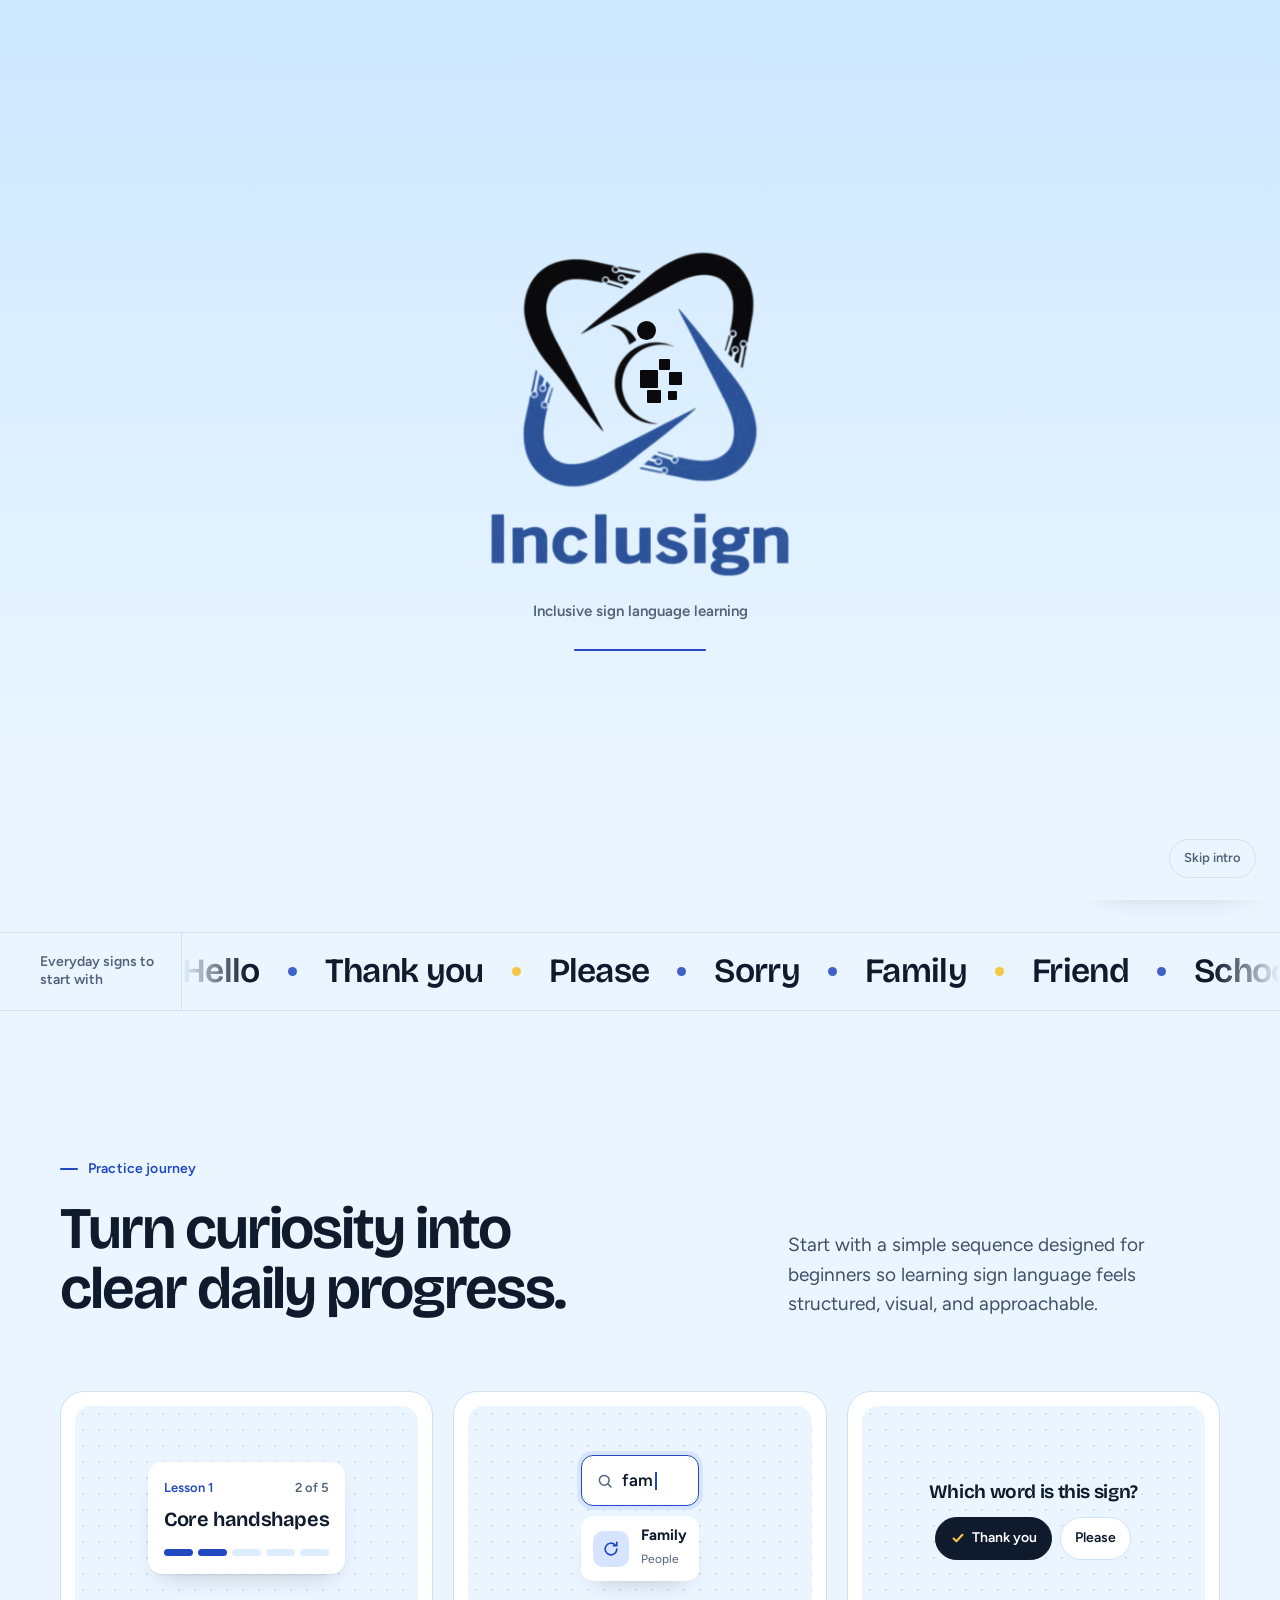
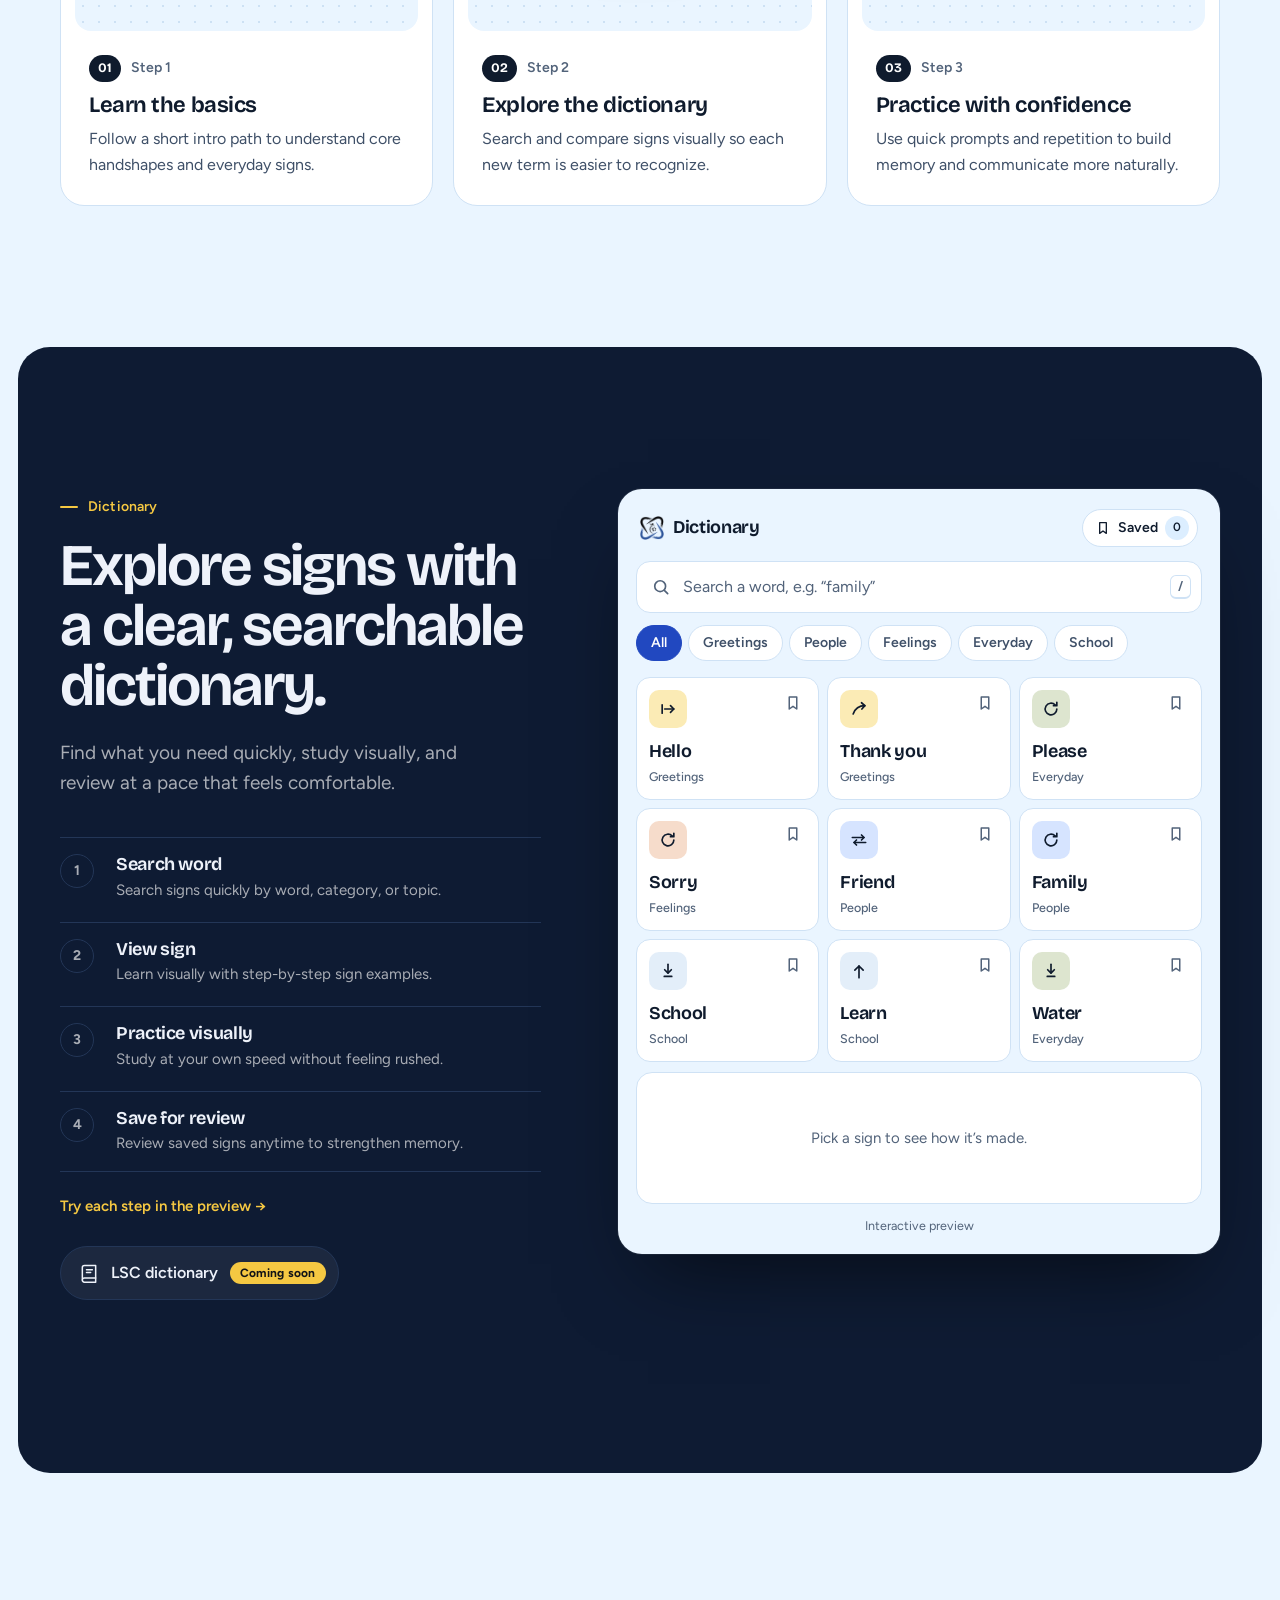
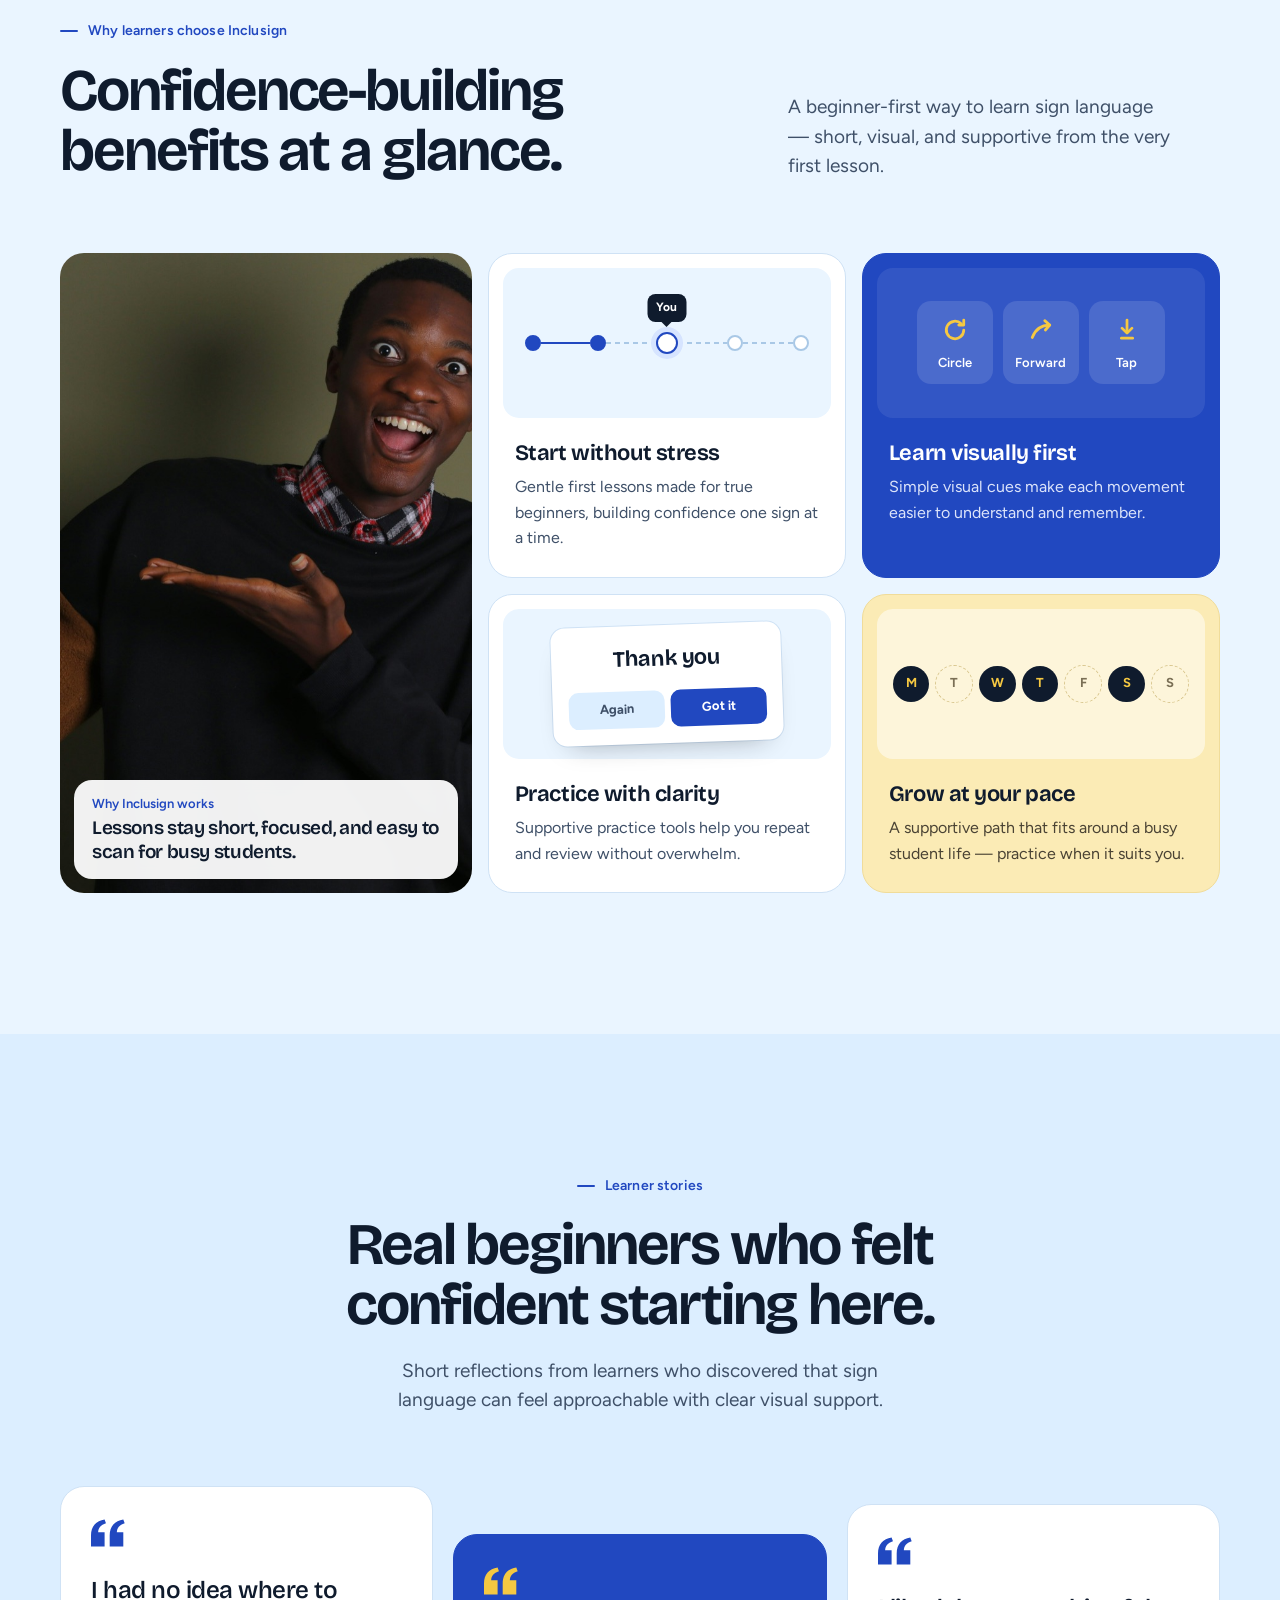
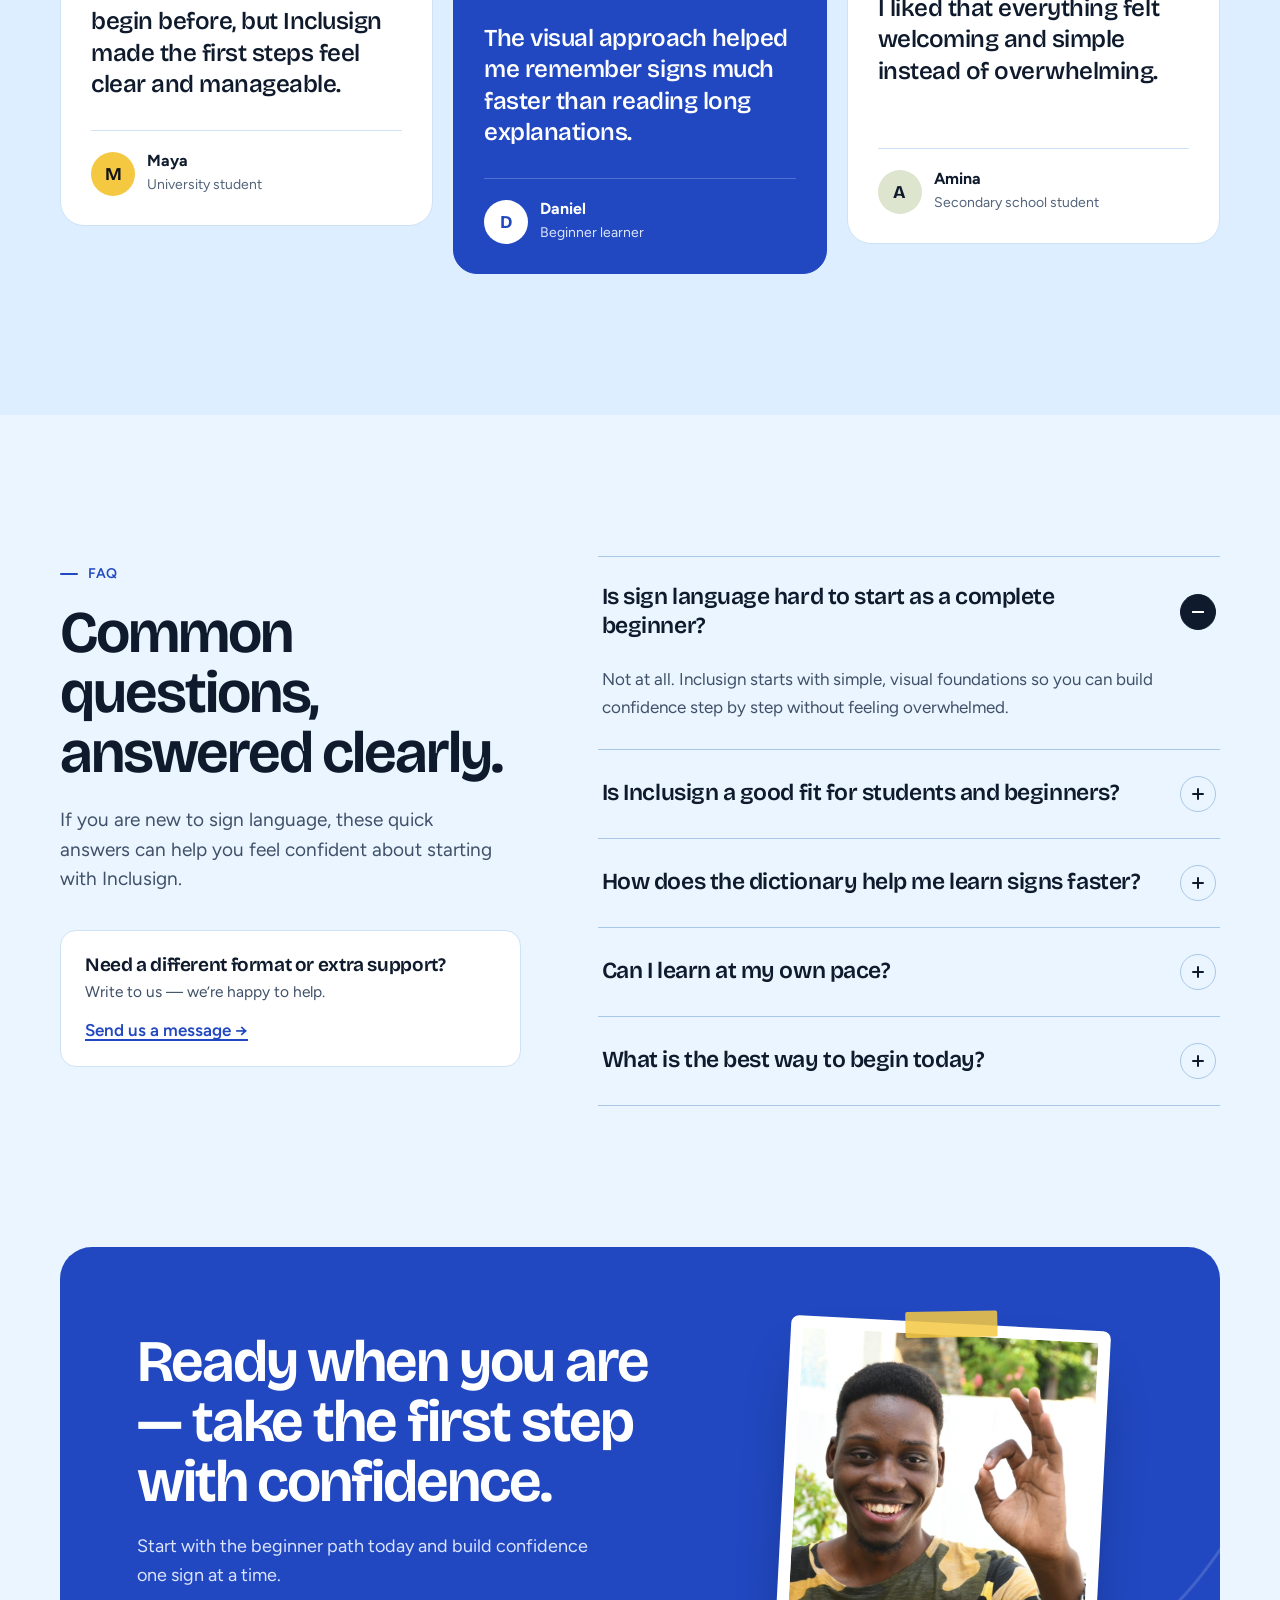
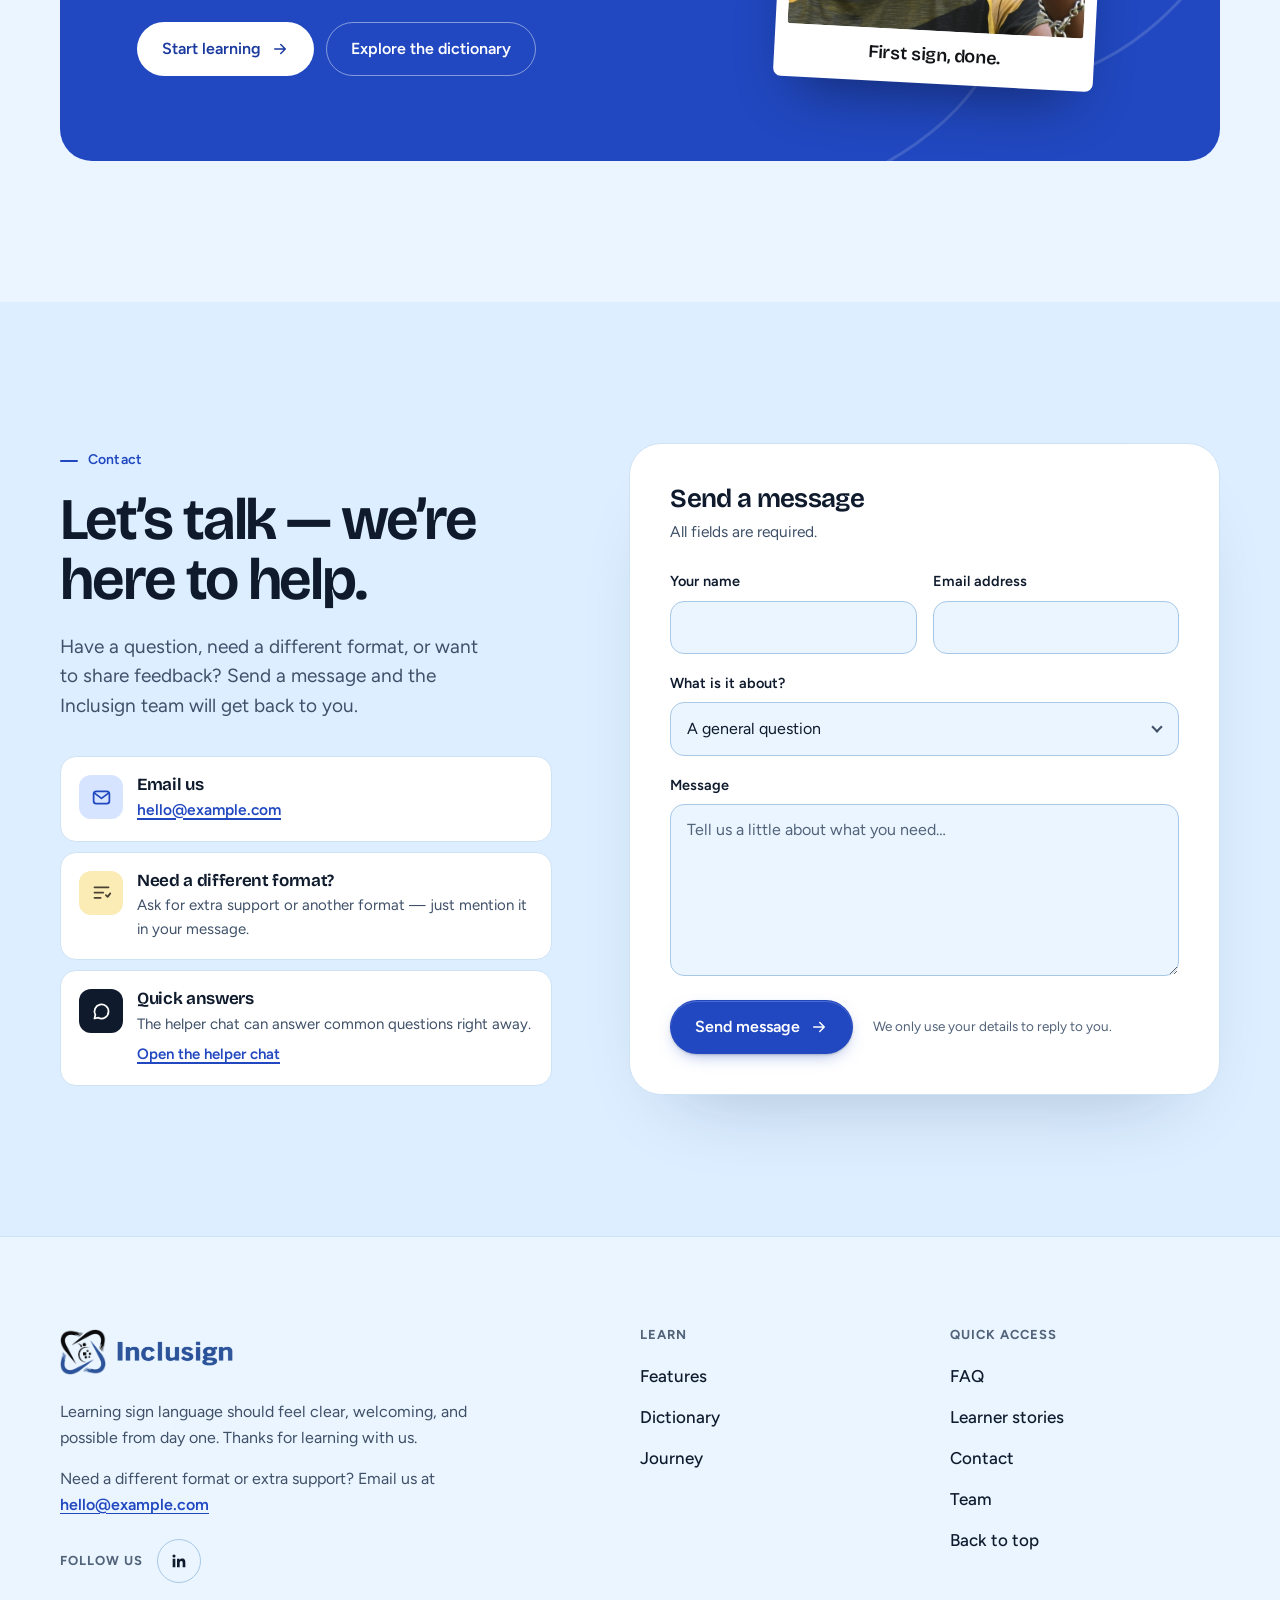
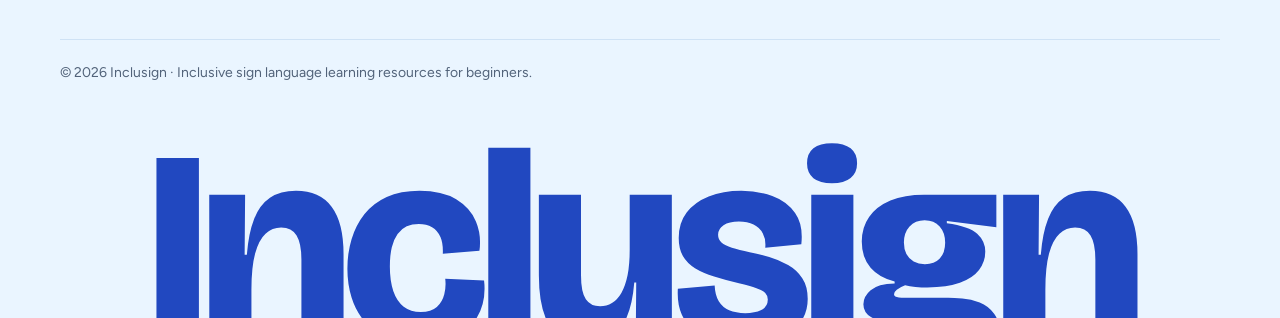
==== index.html @ b02573d2 "Add the redesigned Inclusign website - Home page: logo intro animation, practice journey, interactiv" ====
<!doctype html>
<html lang="en">
<head>
  <meta charset="utf-8" />
  <meta name="viewport" content="width=device-width, initial-scale=1" />
  <title>Inclusign — Learn sign language, clearly</title>
  <meta name="description" content="Beginner-first sign language lessons, a visual searchable dictionary, and calm practice tools. Learn at your own pace with Inclusign." />
  <meta name="theme-color" content="#EAF5FF" />
  <meta property="og:title" content="Inclusign — Learn sign language, clearly" />
  <meta property="og:description" content="Beginner-first lessons, a visual dictionary, and calm practice tools." />
  <meta property="og:image" content="assets/hero.jpg" />
  <link rel="icon" href="assets/favicon.ico" sizes="any" />
  <link rel="icon" type="image/png" sizes="32x32" href="assets/favicon-32.png" />
  <link rel="icon" type="image/png" sizes="192x192" href="assets/icon-192.png" />
  <link rel="apple-touch-icon" href="assets/apple-touch-icon.png" />

  <link rel="preconnect" href="https://fonts.googleapis.com" />
  <link rel="preconnect" href="https://fonts.gstatic.com" crossorigin />
  <link href="https://fonts.googleapis.com/css2?family=Bricolage+Grotesque:opsz,wght@12..96,500..800&family=Figtree:ital,wght@0,400..700;1,400..500&display=swap" rel="stylesheet" />
  <link rel="preload" as="image" href="assets/hero.jpg" />
  <link rel="stylesheet" href="styles.css?v=2026-10-04e" />
  <script>
    // Apply the saved (or system) theme before first paint to avoid a flash
    (function () {
      var root = document.documentElement, theme;
      try { theme = localStorage.getItem('inclusign-theme'); } catch (e) {}
      if (theme !== 'light' && theme !== 'dark') {
        theme = window.matchMedia && matchMedia('(prefers-color-scheme: dark)').matches ? 'dark' : 'light';
      }
      root.setAttribute('data-theme', theme);
      root.classList.add('js');

      // Starting page (logo motion). INTRO: 'session' = first visit in each browser tab,
      // 'always' = every page load, 'off' = never. Skipped for people who prefer reduced motion.
      var INTRO = 'session', seen = false;
      try {
        seen = INTRO === 'session' && sessionStorage.getItem('inclusign-intro') === '1';
        sessionStorage.setItem('inclusign-intro', '1');
      } catch (e) {}
      var reduce = window.matchMedia && matchMedia('(prefers-reduced-motion: reduce)').matches;
      if (INTRO !== 'off' && !seen && !reduce) {
        root.classList.add('intro');
        ['arm-tl', 'arm-tr', 'arm-r', 'arm-bl', 'figure', 'wordmark'].forEach(function (name) {
          var link = document.createElement('link');
          link.rel = 'preload'; link.as = 'image';
          link.href = 'assets/logo-motion/' + name + (theme === 'dark' ? '-dark' : '') + '.png';
          document.head.appendChild(link);
        });
        // Safety net: never leave the page covered if the script fails to load
        setTimeout(function () { root.classList.remove('intro'); }, 7000);
      }
    })();
  </script>
</head>
<body>
  <a class="skip" href="#main" data-i18n="skip">Skip to content</a>

  <!-- ───────────── Logo motion: starting page + replay when the logo is clicked ───────────── -->
  <div class="logo-show" aria-hidden="true" hidden data-logo-show>
    <div class="ls-curtain"></div>
    <div class="ls-stage">
      <div class="ls-mark">
        <img class="ls-layer ls-arm ls-arm-tl" alt="" data-light="assets/logo-motion/arm-tl.png" data-dark="assets/logo-motion/arm-tl-dark.png" />
        <img class="ls-layer ls-arm ls-arm-tr" alt="" data-light="assets/logo-motion/arm-tr.png" data-dark="assets/logo-motion/arm-tr-dark.png" />
        <img class="ls-layer ls-arm ls-arm-r" alt="" data-light="assets/logo-motion/arm-r.png" data-dark="assets/logo-motion/arm-r-dark.png" />
        <img class="ls-layer ls-arm ls-arm-bl" alt="" data-light="assets/logo-motion/arm-bl.png" data-dark="assets/logo-motion/arm-bl-dark.png" />
        <img class="ls-layer ls-figure" alt="" data-light="assets/logo-motion/figure.png" data-dark="assets/logo-motion/figure-dark.png" />
        <span class="ls-head"></span>
        <span class="ls-px" style="--x:57.79%; --y:45.56%; --w:4.55%; --h:4.36%; --i:0"></span>
        <span class="ls-px" style="--x:49.84%; --y:50.24%; --w:7.31%; --h:7.27%; --i:1"></span>
        <span class="ls-px" style="--x:62.18%; --y:51.05%; --w:5.52%; --h:5.49%; --i:2"></span>
        <span class="ls-px" style="--x:53.08%; --y:58.64%; --w:5.68%; --h:5.49%; --i:3"></span>
        <span class="ls-px" style="--x:61.69%; --y:58.97%; --w:3.90%; --h:3.88%; --i:4"></span>
      </div>
      <img class="ls-word" alt="" data-light="assets/logo-motion/wordmark.png" data-dark="assets/logo-motion/wordmark-dark.png" />
      <p class="ls-tag" data-i18n="hero.eyebrow">Inclusive sign language learning</p>
      <span class="ls-progress"></span>
    </div>
    <span class="ls-skip" data-i18n="intro.skip">Skip intro</span>
  </div>


  <!-- ───────────── Navigation ───────────── -->
  <header class="nav" id="nav">
    <div class="nav-pill">
      <a class="brand" href="#hero-learning" aria-label="Inclusign — home">
        <span class="logo" aria-hidden="true">
          <img class="logo-mark on-light" src="assets/logo-mark.png" alt="" width="36" height="36" />
          <img class="logo-mark on-dark" src="assets/logo-mark-dark.png" alt="" width="36" height="36" />
          <img class="logo-word on-light" src="assets/logo-wordmark.png" alt="" width="93" height="20" />
          <img class="logo-word on-dark" src="assets/logo-wordmark-dark.png" alt="" width="93" height="20" />
        </span>
      </a>

      <nav class="nav-links" aria-label="Primary">
        <a href="#learning-features" data-i18n="nav.features">Features</a>
        <a href="#dictionary-overview" data-i18n="nav.dictionary">Dictionary</a>
        <a href="#practice-journey" data-i18n="nav.journey">Journey</a>
        <a href="#common-questions" data-i18n="nav.faq">FAQ</a>
        <a href="#contact" data-i18n="nav.contact">Contact</a>
        <a href="team.html" data-i18n="nav.team">Team</a>
      </nav>

      <div class="nav-actions">
        <button class="theme-btn" type="button" aria-pressed="false" data-theme-toggle
                aria-label="Dark mode" data-i18n-attr="aria-label:theme.dark;title:theme.toggle" title="Switch light / dark">
          <svg width="20" height="20" class="i-moon" viewBox="0 0 24 24" aria-hidden="true"><path d="M20 14.5A8 8 0 0 1 9.5 4a8 8 0 1 0 10.5 10.5z"/></svg>
          <svg width="20" height="20" class="i-sun" viewBox="0 0 24 24" aria-hidden="true"><circle cx="12" cy="12" r="4"/><path d="M12 2.5v2M12 19.5v2M4.6 4.6l1.4 1.4M18 18l1.4 1.4M2.5 12h2M19.5 12h2M4.6 19.4 6 18M18 6l1.4-1.4"/></svg>
        </button>
        <div class="lang" role="group" aria-label="Language">
          <button type="button" data-lang="en" aria-pressed="true">EN</button>
          <button type="button" data-lang="fr" aria-pressed="false">FR</button>
        </div>
        <a class="btn btn-ink btn-sm nav-cta" href="#practice-journey" data-i18n="nav.cta">Start learning</a>
        <button class="menu-btn" type="button" aria-expanded="false" aria-controls="mobile-menu">
          <span class="sr-only" data-i18n="nav.menu">Menu</span>
          <span class="menu-icon" aria-hidden="true"><i></i><i></i></span>
        </button>
      </div>
    </div>

    <div class="mobile-menu" id="mobile-menu" hidden>
      <a href="#learning-features" data-i18n="nav.features">Features</a>
      <a href="#dictionary-overview" data-i18n="nav.dictionary">Dictionary</a>
      <a href="#practice-journey" data-i18n="nav.journey">Journey</a>
      <a href="#common-questions" data-i18n="nav.faq">FAQ</a>
      <a href="#contact" data-i18n="nav.contact">Contact</a>
      <a href="team.html" data-i18n="nav.team">Team</a>
      <div class="menu-prefs">
        <span data-i18n="theme.label">Appearance</span>
        <div class="seg" role="group" aria-label="Appearance" data-i18n-attr="aria-label:theme.label">
          <button type="button" data-theme-set="light" aria-pressed="true">
            <svg width="20" height="20" viewBox="0 0 24 24" aria-hidden="true"><circle cx="12" cy="12" r="4"/><path d="M12 2.5v2M12 19.5v2M4.6 4.6l1.4 1.4M18 18l1.4 1.4M2.5 12h2M19.5 12h2M4.6 19.4 6 18M18 6l1.4-1.4"/></svg>
            <span data-i18n="theme.lightShort">Light</span>
          </button>
          <button type="button" data-theme-set="dark" aria-pressed="false">
            <svg width="20" height="20" viewBox="0 0 24 24" aria-hidden="true"><path d="M20 14.5A8 8 0 0 1 9.5 4a8 8 0 1 0 10.5 10.5z"/></svg>
            <span data-i18n="theme.darkShort">Dark</span>
          </button>
        </div>
      </div>
      <a class="btn btn-primary" href="#practice-journey" data-i18n="nav.cta">Start learning</a>
    </div>
  </header>

  <main id="main">

    <!-- ───────────── Hero ───────────── -->
    <section class="hero" id="hero-learning">
      <div class="container hero-grid">
        <div class="hero-copy">
          <p class="eyebrow-pill"><span class="dot" aria-hidden="true"></span><span data-i18n="hero.eyebrow">Inclusive sign language learning</span></p>
          <h1 class="display" data-i18n="hero.title">Learn sign language in a <span class="swash">clear, friendly</span> way.</h1>
          <p class="lead" data-i18n="hero.lead">Start with beginner-first lessons, explore signs visually, and build everyday confidence at your own pace with Inclusign’s interactive learning tools.</p>

          <div class="cta-row">
            <a class="btn btn-primary" href="#practice-journey">
              <span data-i18n="hero.cta1">Start learning</span>
              <svg class="arr" width="18" height="18" viewBox="0 0 24 24" aria-hidden="true"><path d="M5 12h14M13 6l6 6-6 6" fill="none" stroke="currentColor" stroke-width="2" stroke-linecap="round" stroke-linejoin="round"/></svg>
            </a>
            <a class="btn btn-ghost" href="#dictionary-overview" data-i18n="hero.cta2">Explore the dictionary</a>
          </div>

          <ul class="hero-points">
            <li><svg width="20" height="20" viewBox="0 0 20 20" aria-hidden="true"><path d="M4.5 10.5l3.5 3.5 7.5-8" /></svg><span data-i18n="hero.point1">Beginner-first</span></li>
            <li><svg width="20" height="20" viewBox="0 0 20 20" aria-hidden="true"><path d="M4.5 10.5l3.5 3.5 7.5-8" /></svg><span data-i18n="hero.point2">Visual, step by step</span></li>
            <li><svg width="20" height="20" viewBox="0 0 20 20" aria-hidden="true"><path d="M4.5 10.5l3.5 3.5 7.5-8" /></svg><span data-i18n="hero.point3">At your own pace</span></li>
          </ul>
        </div>

        <figure class="hero-figure">
          <div class="stage">
            <img src="assets/hero.jpg" width="2000" height="1333"
                 alt="A smiling young man holds up one hand, thumb and index finger forming a circle."
                 data-i18n-attr="alt:hero.alt" fetchpriority="high" />

            <!-- Hand-drawn annotations: what makes up a sign -->
            <svg width="20" height="20" class="notes" viewBox="0 0 100 100" aria-hidden="true">
              <path class="note-line n1" d="M57.5 12.5 C 51 22, 54 36, 65 43.5" />
              <path class="note-head n1" d="M61 43.6 L 65 43.5 L 63.6 39.8" />
              <path class="note-line n2" d="M85 77 C 86.5 71, 84 65, 79 61" />
              <path class="note-head n2" d="M80.1 64.8 L 79 61 L 83 61.2" />
              <path class="note-line n3" d="M17 77.5 C 17.5 69, 21 64, 27 61.5" />
              <path class="note-head n3" d="M23.6 60.3 L 27 61.5 L 25.2 64.6" />
            </svg>
            <span class="note-tag t1"><i aria-hidden="true">1</i><span data-i18n="hero.tag1">Handshape</span></span>
            <span class="note-tag t2"><i aria-hidden="true">2</i><span data-i18n="hero.tag2">Palm faces out</span></span>
            <span class="note-tag t3"><i aria-hidden="true">3</i><span data-i18n="hero.tag3">Expression matters</span></span>
          </div>
          <figcaption data-i18n="hero.caption">Visual-first lessons with calm, supportive practice guidance.</figcaption>
        </figure>
      </div>

      <!-- Marquee of everyday words -->
      <div class="ticker" aria-labelledby="ticker-label">
        <p class="ticker-label" id="ticker-label" data-i18n="ticker.label">Everyday signs to start with</p>
        <div class="ticker-track">
          <ul class="ticker-list" data-ticker></ul>
        </div>
      </div>
    </section>

    <!-- ───────────── Practice journey ───────────── -->
    <section class="section" id="practice-journey" aria-labelledby="journey-title">
      <div class="container">
        <header class="section-head split reveal from-left">
          <div>
            <p class="eyebrow" data-i18n="journey.eyebrow">Practice journey</p>
            <h2 id="journey-title" class="h2" data-i18n="journey.title">Turn curiosity into clear daily progress.</h2>
          </div>
          <p class="lead" data-i18n="journey.lead">Start with a simple sequence designed for beginners so learning sign language feels structured, visual, and approachable.</p>
        </header>

        <ol class="steps">
          <li class="step reveal">
            <div class="vignette v-lesson" aria-hidden="true">
              <div class="mini-card">
                <div class="mini-row">
                  <span class="mini-kicker" data-i18n="v1.kicker">Lesson 1</span>
                  <span class="mini-count" data-i18n="v1.count">2 of 5</span>
                </div>
                <p class="mini-title" data-i18n="v1.title">Core handshapes</p>
                <div class="segments"><i class="on"></i><i class="on"></i><i></i><i></i><i></i></div>
              </div>
            </div>
            <p class="step-num"><span>01</span> <span data-i18n="step1.label">Step 1</span></p>
            <h3 data-i18n="step1.title">Learn the basics</h3>
            <p data-i18n="step1.text">Follow a short intro path to understand core handshapes and everyday signs.</p>
          </li>

          <li class="step reveal">
            <div class="vignette v-search" aria-hidden="true">
              <div class="mini-search">
                <svg width="20" height="20" viewBox="0 0 24 24"><circle cx="11" cy="11" r="6.5"/><path d="M16 16l4 4"/></svg>
                <span class="typed" data-i18n="v2.typed">fam</span><span class="caret"></span>
              </div>
              <div class="mini-result">
                <span class="mini-glyph"><svg width="20" height="20" viewBox="0 0 24 24"><path d="M19 12a7 7 0 1 1-2.05-4.95"/><path d="M19 4v4h-4"/></svg></span>
                <span><b data-i18n="v2.word">Family</b><small data-i18n="cat.people">People</small></span>
              </div>
            </div>
            <p class="step-num"><span>02</span> <span data-i18n="step2.label">Step 2</span></p>
            <h3 data-i18n="step2.title">Explore the dictionary</h3>
            <p data-i18n="step2.text">Search and compare signs visually so each new term is easier to recognize.</p>
          </li>

          <li class="step reveal">
            <div class="vignette v-quiz" aria-hidden="true">
              <p class="quiz-q" data-i18n="v3.q">Which word is this sign?</p>
              <div class="quiz-opts">
                <span class="opt is-right"><svg width="20" height="20" viewBox="0 0 20 20"><path d="M4.5 10.5l3.5 3.5 7.5-8"/></svg><span data-i18n="w.thankyou">Thank you</span></span>
                <span class="opt" data-i18n="w.please">Please</span>
              </div>
            </div>
            <p class="step-num"><span>03</span> <span data-i18n="step3.label">Step 3</span></p>
            <h3 data-i18n="step3.title">Practice with confidence</h3>
            <p data-i18n="step3.text">Use quick prompts and repetition to build memory and communicate more naturally.</p>
          </li>
        </ol>
      </div>
    </section>

    <!-- ───────────── Dictionary ───────────── -->
    <section class="section section-dark" id="dictionary-overview" aria-labelledby="dict-title">
      <div class="container dict-grid">
        <div class="dict-copy reveal from-left">
          <p class="eyebrow" data-i18n="dict.eyebrow">Dictionary</p>
          <h2 id="dict-title" class="h2" data-i18n="dict.title">Explore signs with a clear, searchable dictionary.</h2>
          <p class="lead" data-i18n="dict.lead">Find what you need quickly, study visually, and review at a pace that feels comfortable.</p>

          <ol class="flow" aria-label="Dictionary learning flow" data-i18n-attr="aria-label:dict.flowLabel">
            <li data-flow="search">
              <span class="flow-num" aria-hidden="true"><b>1</b><svg width="20" height="20" viewBox="0 0 20 20"><path d="M4.5 10.5l3.5 3.5 7.5-8"/></svg></span>
              <div><h3 data-i18n="flow1.title">Search word</h3><p data-i18n="flow1.text">Search signs quickly by word, category, or topic.</p></div>
            </li>
            <li data-flow="view">
              <span class="flow-num" aria-hidden="true"><b>2</b><svg width="20" height="20" viewBox="0 0 20 20"><path d="M4.5 10.5l3.5 3.5 7.5-8"/></svg></span>
              <div><h3 data-i18n="flow2.title">View sign</h3><p data-i18n="flow2.text">Learn visually with step-by-step sign examples.</p></div>
            </li>
            <li data-flow="practice">
              <span class="flow-num" aria-hidden="true"><b>3</b><svg width="20" height="20" viewBox="0 0 20 20"><path d="M4.5 10.5l3.5 3.5 7.5-8"/></svg></span>
              <div><h3 data-i18n="flow3.title">Practice visually</h3><p data-i18n="flow3.text">Study at your own speed without feeling rushed.</p></div>
            </li>
            <li data-flow="save">
              <span class="flow-num" aria-hidden="true"><b>4</b><svg width="20" height="20" viewBox="0 0 20 20"><path d="M4.5 10.5l3.5 3.5 7.5-8"/></svg></span>
              <div><h3 data-i18n="flow4.title">Save for review</h3><p data-i18n="flow4.text">Review saved signs anytime to strengthen memory.</p></div>
            </li>
          </ol>
          <p class="try-hint" data-i18n="dict.try">Try each step in the preview →</p>

          <!-- Full LSC dictionary: not live yet. Set CONFIG.lscDictionaryUrl in script.js to turn this into a real link. -->
          <div class="soon-wrap">
            <a class="btn btn-soon" href="#" aria-disabled="true" data-lsc-link>
              <svg width="20" height="20" viewBox="0 0 24 24" aria-hidden="true"><path d="M4 5.5A2.5 2.5 0 0 1 6.5 3H20v15H6.5A2.5 2.5 0 0 0 4 20.5z"/><path d="M4 20.5A2.5 2.5 0 0 0 6.5 23H20v-5"/><path d="M9 8h7M9 11.5h5"/></svg>
              <span data-i18n="dict.lsc">LSC dictionary</span>
              <span class="soon-badge" data-lsc-badge data-i18n="dict.soon">Coming soon</span>
            </a>
            <p class="soon-note" role="status" data-lsc-note></p>
          </div>
        </div>

        <!-- Interactive dictionary preview -->
        <div class="app reveal from-right" id="dict-app">
          <div class="app-top">
            <p class="app-title"><img class="on-light" src="assets/logo-mark.png" alt="" width="24" height="24" /><img class="on-dark" src="assets/logo-mark-dark.png" alt="" width="24" height="24" /><span data-i18n="app.title">Dictionary</span></p>
            <button type="button" class="saved-toggle" aria-pressed="false" data-saved-toggle>
              <svg width="20" height="20" viewBox="0 0 24 24" aria-hidden="true"><path d="M7 4h10v16l-5-3.5L7 20z"/></svg>
              <span data-i18n="app.saved">Saved</span>
              <span class="count" data-saved-count>0</span>
            </button>
          </div>

          <label class="search">
            <span class="sr-only" data-i18n="app.searchLabel">Search signs</span>
            <svg width="20" height="20" viewBox="0 0 24 24" aria-hidden="true"><circle cx="11" cy="11" r="6.5"/><path d="M16 16l4 4"/></svg>
            <input type="search" autocomplete="off" spellcheck="false" placeholder="Search a word, e.g. “family”" data-i18n-attr="placeholder:app.search" data-search />
            <kbd aria-hidden="true">/</kbd>
          </label>

          <div class="chips" role="group" aria-label="Categories" data-i18n-attr="aria-label:app.categories" data-chips></div>

          <p class="sr-only" aria-live="polite" data-results-status></p>
          <ul class="sign-grid" data-grid></ul>
          <p class="empty" data-empty hidden></p>

          <div class="detail" data-detail aria-live="polite">
            <p class="detail-hint" data-i18n="detail.hint">Pick a sign to see how it’s made.</p>
          </div>
          <p class="app-note" data-i18n="app.note">Interactive preview</p>
        </div>
      </div>
    </section>

    <!-- ───────────── Features (bento) ───────────── -->
    <section class="section" id="learning-features" aria-labelledby="features-title">
      <div class="container">
        <header class="section-head split reveal from-left">
          <div>
            <p class="eyebrow" data-i18n="features.eyebrow">Why learners choose Inclusign</p>
            <h2 id="features-title" class="h2" data-i18n="features.title">Confidence-building benefits at a glance.</h2>
          </div>
          <p class="lead" data-i18n="features.lead">A beginner-first way to learn sign language — short, visual, and supportive from the very first lesson.</p>
        </header>

        <div class="bento">
          <figure class="tile tile-photo reveal from-left">
            <img src="assets/learning.jpg" width="1800" height="1013" loading="lazy"
                 alt="A young man smiling broadly, both open hands raised to one side."
                 data-i18n-attr="alt:features.alt" />
            <figcaption>
              <span class="cap-kicker" data-i18n="features.capKicker">Why Inclusign works</span>
              <span data-i18n="features.cap">Lessons stay short, focused, and easy to scan for busy students.</span>
            </figcaption>
          </figure>

          <article class="tile reveal">
            <div class="tile-visual path" aria-hidden="true">
              <span class="node done"></span><span class="edge done"></span>
              <span class="node done"></span><span class="edge"></span>
              <span class="node now"><b data-i18n="f1.now">You</b></span><span class="edge"></span>
              <span class="node"></span><span class="edge"></span>
              <span class="node"></span>
            </div>
            <h3 data-i18n="f1.title">Start without stress</h3>
            <p data-i18n="f1.text">Gentle first lessons made for true beginners, building confidence one sign at a time.</p>
          </article>

          <article class="tile tile-blue reveal">
            <div class="tile-visual cues" aria-hidden="true">
              <span class="cue"><svg width="20" height="20" viewBox="0 0 24 24"><path d="M19 12a7 7 0 1 1-2.05-4.95"/><path d="M19 4v4h-4"/></svg><span data-i18n="cue.circle">Circle</span></span>
              <span class="cue"><svg width="20" height="20" viewBox="0 0 24 24"><path d="M5 18c2.5-7 7-10 14-10"/><path d="M15 4.5 19 8l-3.5 4"/></svg><span data-i18n="cue.forward">Forward</span></span>
              <span class="cue"><svg width="20" height="20" viewBox="0 0 24 24"><path d="M12 4v10"/><path d="M8 10.5 12 14.5l4-4"/><path d="M7.5 18.5h9"/></svg><span data-i18n="cue.tap">Tap</span></span>
            </div>
            <h3 data-i18n="f2.title">Learn visually first</h3>
            <p data-i18n="f2.text">Simple visual cues make each movement easier to understand and remember.</p>
          </article>

          <article class="tile reveal">
            <div class="tile-visual flash" aria-hidden="true">
              <div class="flash-card">
                <span class="flash-word" data-i18n="w.thankyou">Thank you</span>
                <span class="flash-btns"><span class="again" data-i18n="f3.again">Again</span><span class="got" data-i18n="f3.got">Got it</span></span>
              </div>
            </div>
            <h3 data-i18n="f3.title">Practice with clarity</h3>
            <p data-i18n="f3.text">Supportive practice tools help you repeat and review without overwhelm.</p>
          </article>

          <article class="tile tile-sun reveal">
            <div class="tile-visual week" aria-hidden="true">
              <span class="day on" data-i18n="d.mon">M</span>
              <span class="day" data-i18n="d.tue">T</span>
              <span class="day on" data-i18n="d.wed">W</span>
              <span class="day on" data-i18n="d.thu">T</span>
              <span class="day" data-i18n="d.fri">F</span>
              <span class="day on" data-i18n="d.sat">S</span>
              <span class="day" data-i18n="d.sun">S</span>
            </div>
            <h3 data-i18n="f4.title">Grow at your pace</h3>
            <p data-i18n="f4.text">A supportive path that fits around a busy student life — practice when it suits you.</p>
          </article>
        </div>
      </div>
    </section>

    <!-- ───────────── Learner stories ───────────── -->
    <section class="section section-tint" id="learner-stories" aria-labelledby="stories-title">
      <div class="container">
        <header class="section-head center reveal">
          <p class="eyebrow" data-i18n="stories.eyebrow">Learner stories</p>
          <h2 id="stories-title" class="h2" data-i18n="stories.title">Real beginners who felt confident starting here.</h2>
          <p class="lead" data-i18n="stories.lead">Short reflections from learners who discovered that sign language can feel approachable with clear visual support.</p>
        </header>

        <div class="stories">
          <figure class="story reveal from-left">
            <svg width="20" height="20" class="quote-mark" viewBox="0 0 40 32" aria-hidden="true"><path d="M0 32V19C0 8 6 1.5 16 0l1.6 4.4C11.4 6.4 8.6 10 8.4 15H16v17H0zm22 0V19C22 8 28 1.5 38 0l1.6 4.4C33.4 6.4 30.6 10 30.4 15H38v17H22z"/></svg>
            <blockquote data-i18n="q1.text">I had no idea where to begin before, but Inclusign made the first steps feel clear and manageable.</blockquote>
            <figcaption><span class="avatar a1" aria-hidden="true">M</span><span><b>Maya</b><small data-i18n="q1.role">University student</small></span></figcaption>
          </figure>
          <figure class="story story-blue reveal">
            <svg width="20" height="20" class="quote-mark" viewBox="0 0 40 32" aria-hidden="true"><path d="M0 32V19C0 8 6 1.5 16 0l1.6 4.4C11.4 6.4 8.6 10 8.4 15H16v17H0zm22 0V19C22 8 28 1.5 38 0l1.6 4.4C33.4 6.4 30.6 10 30.4 15H38v17H22z"/></svg>
            <blockquote data-i18n="q2.text">The visual approach helped me remember signs much faster than reading long explanations.</blockquote>
            <figcaption><span class="avatar a2" aria-hidden="true">D</span><span><b>Daniel</b><small data-i18n="q2.role">Beginner learner</small></span></figcaption>
          </figure>
          <figure class="story reveal from-right">
            <svg width="20" height="20" class="quote-mark" viewBox="0 0 40 32" aria-hidden="true"><path d="M0 32V19C0 8 6 1.5 16 0l1.6 4.4C11.4 6.4 8.6 10 8.4 15H16v17H0zm22 0V19C22 8 28 1.5 38 0l1.6 4.4C33.4 6.4 30.6 10 30.4 15H38v17H22z"/></svg>
            <blockquote data-i18n="q3.text">I liked that everything felt welcoming and simple instead of overwhelming.</blockquote>
            <figcaption><span class="avatar a3" aria-hidden="true">A</span><span><b>Amina</b><small data-i18n="q3.role">Secondary school student</small></span></figcaption>
          </figure>
        </div>
      </div>
    </section>

    <!-- ───────────── FAQ ───────────── -->
    <section class="section" id="common-questions" aria-labelledby="faq-title">
      <div class="container faq-grid">
        <div class="faq-side reveal from-left">
          <p class="eyebrow" data-i18n="faq.eyebrow">FAQ</p>
          <h2 id="faq-title" class="h2" data-i18n="faq.title">Common questions, answered clearly.</h2>
          <p class="lead" data-i18n="faq.lead">If you are new to sign language, these quick answers can help you feel confident about starting with Inclusign.</p>
          <div class="help-card">
            <p class="help-title" data-i18n="faq.helpTitle">Need a different format or extra support?</p>
            <p data-i18n="faq.helpText">Write to us — we’re happy to help.</p>
            <a class="text-link" href="#contact" data-i18n="faq.helpLink">Send us a message →</a>
          </div>
        </div>

        <div class="faq-list reveal from-right">
          <details open>
            <summary><span data-i18n="faq.q1">Is sign language hard to start as a complete beginner?</span><i aria-hidden="true"></i></summary>
            <p data-i18n="faq.a1">Not at all. Inclusign starts with simple, visual foundations so you can build confidence step by step without feeling overwhelmed.</p>
          </details>
          <details>
            <summary><span data-i18n="faq.q2">Is Inclusign a good fit for students and beginners?</span><i aria-hidden="true"></i></summary>
            <p data-i18n="faq.a2">Yes. The lessons and practice flow are designed specifically for early-stage learners who want clear guidance and approachable progress.</p>
          </details>
          <details>
            <summary><span data-i18n="faq.q3">How does the dictionary help me learn signs faster?</span><i aria-hidden="true"></i></summary>
            <p data-i18n="faq.a3">You can quickly explore signs by topic, compare similar gestures, and reinforce what you just learned with immediate visual reference.</p>
          </details>
          <details>
            <summary><span data-i18n="faq.q4">Can I learn at my own pace?</span><i aria-hidden="true"></i></summary>
            <p data-i18n="faq.a4">Absolutely. Inclusign is built for flexible learning, so you can practice in short sessions, revisit essentials, and move forward when ready.</p>
          </details>
          <details>
            <summary><span data-i18n="faq.q5">What is the best way to begin today?</span><i aria-hidden="true"></i></summary>
            <p data-i18n="faq.a5">Start with the beginner path, try a few core signs, then use the dictionary to explore related terms and build daily consistency.</p>
          </details>
        </div>
      </div>
    </section>

    <!-- ───────────── Closing CTA ───────────── -->
    <section class="cta-wrap" aria-labelledby="cta-title">
      <div class="container">
        <div class="cta reveal">
          <div class="cta-copy">
            <h2 id="cta-title" class="h2" data-i18n="cta.title">Ready when you are — take the first step with confidence.</h2>
            <p data-i18n="cta.text">Start with the beginner path today and build confidence one sign at a time.</p>
            <div class="cta-row">
              <a class="btn btn-light" href="#practice-journey">
                <span data-i18n="hero.cta1">Start learning</span>
                <svg class="arr" width="18" height="18" viewBox="0 0 24 24" aria-hidden="true"><path d="M5 12h14M13 6l6 6-6 6" fill="none" stroke="currentColor" stroke-width="2" stroke-linecap="round" stroke-linejoin="round"/></svg>
              </a>
              <a class="btn btn-outline-light" href="#dictionary-overview" data-i18n="hero.cta2">Explore the dictionary</a>
            </div>
          </div>
          <div class="polaroid" aria-hidden="true">
            <img src="assets/hero-sm.jpg" alt="" loading="lazy" width="1200" height="800" />
            <span class="polaroid-cap" data-i18n="cta.polaroid">First sign, done.</span>
          </div>
        </div>
      </div>
    </section>

    <!-- ───────────── Contact ───────────── -->
    <section class="section section-tint" id="contact" aria-labelledby="contact-title">
      <div class="container contact-grid">
        <div class="contact-copy reveal from-left">
          <p class="eyebrow" data-i18n="contact.eyebrow">Contact</p>
          <h2 id="contact-title" class="h2" data-i18n="contact.title">Let’s talk — we’re here to help.</h2>
          <p class="lead" data-i18n="contact.lead">Have a question, need a different format, or want to share feedback? Send a message and the Inclusign team will get back to you.</p>

          <ul class="contact-ways">
            <li>
              <span class="way-icon" aria-hidden="true"><svg width="20" height="20" viewBox="0 0 24 24"><rect x="3" y="5" width="18" height="14" rx="3"/><path d="m4 7 8 6 8-6"/></svg></span>
              <div>
                <h3 data-i18n="contact.emailTitle">Email us</h3>
                <!-- TODO: replace hello@example.com with your real address (also set CONFIG.contactEmail in script.js) -->
                <a class="text-link" href="mailto:hello@example.com" data-email>hello@example.com</a>
              </div>
            </li>
            <li>
              <span class="way-icon sun" aria-hidden="true"><svg width="20" height="20" viewBox="0 0 24 24"><path d="M4 6h16M4 12h10M4 18h7"/><path d="M17 15l2 2 3-4"/></svg></span>
              <div>
                <h3 data-i18n="contact.formatTitle">Need a different format?</h3>
                <p data-i18n="contact.formatText">Ask for extra support or another format — just mention it in your message.</p>
              </div>
            </li>
            <li>
              <span class="way-icon ink" aria-hidden="true"><svg width="20" height="20" viewBox="0 0 24 24"><path d="M20 12a8 8 0 0 1-11.6 7.1L4 20l1-4.2A8 8 0 1 1 20 12z"/></svg></span>
              <div>
                <h3 data-i18n="contact.chatTitle">Quick answers</h3>
                <p data-i18n="contact.chatText">The helper chat can answer common questions right away.</p>
                <button type="button" class="link-btn" data-chat-open-inline data-i18n="contact.chatBtn">Open the helper chat</button>
              </div>
            </li>
          </ul>
        </div>

        <div class="form-card reveal from-right">
          <form class="contact-form" id="contact-form" novalidate data-contact-form>
            <p class="form-title" data-i18n="form.title">Send a message</p>
            <p class="form-sub" data-i18n="form.sub">All fields are required.</p>

            <div class="form-grid">
              <div class="field">
                <label for="cf-name" data-i18n="form.name">Your name</label>
                <input id="cf-name" name="name" type="text" autocomplete="name" required maxlength="80" aria-describedby="cf-name-err" />
                <p class="field-error" id="cf-name-err" hidden></p>
              </div>
              <div class="field">
                <label for="cf-email" data-i18n="form.email">Email address</label>
                <input id="cf-email" name="email" type="email" autocomplete="email" inputmode="email" required maxlength="120" aria-describedby="cf-email-err" />
                <p class="field-error" id="cf-email-err" hidden></p>
              </div>
              <div class="field full">
                <label for="cf-topic" data-i18n="form.topic">What is it about?</label>
                <div class="select">
                  <select id="cf-topic" name="topic">
                    <option value="question" data-i18n="form.t1">A general question</option>
                    <option value="learning" data-i18n="form.t2">Help with learning</option>
                    <option value="format" data-i18n="form.t3">A different format or extra support</option>
                    <option value="feedback" data-i18n="form.t4">Feedback or ideas</option>
                  </select>
                </div>
              </div>
              <div class="field full">
                <label for="cf-message" data-i18n="form.message">Message</label>
                <textarea id="cf-message" name="message" required maxlength="2000" rows="6" aria-describedby="cf-message-err"
                          placeholder="Tell us a little about what you need…" data-i18n-attr="placeholder:form.messagePh"></textarea>
                <p class="field-error" id="cf-message-err" hidden></p>
              </div>
            </div>

            <p class="form-error" role="alert" data-form-error hidden></p>

            <div class="form-foot">
              <button class="btn btn-primary" type="submit" data-submit>
                <span data-i18n="form.send">Send message</span>
                <svg class="arr" width="18" height="18" viewBox="0 0 24 24" aria-hidden="true"><path d="M5 12h14M13 6l6 6-6 6" fill="none" stroke="currentColor" stroke-width="2" stroke-linecap="round" stroke-linejoin="round"/></svg>
              </button>
              <p class="form-note" data-i18n="form.note">We only use your details to reply to you.</p>
            </div>
          </form>

          <div class="form-status" role="status" tabindex="-1" data-form-status hidden>
            <span class="status-icon" aria-hidden="true"><svg width="20" height="20" viewBox="0 0 24 24"><path d="M5 12.5l4.5 4.5L19 7.5"/></svg></span>
            <h3 data-status-title></h3>
            <p data-status-text></p>
            <button type="button" class="btn btn-ghost btn-sm" data-form-reset data-i18n="form.another">Write another message</button>
          </div>
        </div>
      </div>
    </section>
  </main>

  <!-- ───────────── Footer ───────────── -->
  <footer class="footer">
    <div class="container">
      <div class="footer-grid">
        <div class="footer-brand">
          <a class="brand brand-lg" href="#hero-learning" aria-label="Inclusign">
            <span class="logo" aria-hidden="true">
              <img class="logo-mark on-light" src="assets/logo-mark.png" alt="" width="36" height="36" />
              <img class="logo-mark on-dark" src="assets/logo-mark-dark.png" alt="" width="36" height="36" />
              <img class="logo-word on-light" src="assets/logo-wordmark.png" alt="" width="93" height="20" />
              <img class="logo-word on-dark" src="assets/logo-wordmark-dark.png" alt="" width="93" height="20" />
            </span>
          </a>
          <p data-i18n="footer.blurb">Learning sign language should feel clear, welcoming, and possible from day one. Thanks for learning with us.</p>
          <p class="footer-contact"><span data-i18n="footer.contact">Need a different format or extra support? Email us at</span>
            <!-- TODO: replace with your real contact address -->
            <a href="mailto:hello@example.com" data-email>hello@example.com</a></p>
          <div class="socials">
            <span class="footer-h" data-i18n="footer.follow">Follow us</span>
            <!-- TODO: replace with your LinkedIn page (also set CONFIG.linkedinUrl in script.js) -->
            <a class="social-btn" href="https://www.linkedin.com/" target="_blank" rel="noopener noreferrer" data-linkedin
               aria-label="Inclusign on LinkedIn (opens in a new tab)" data-i18n-attr="aria-label:social.linkedin;title:social.linkedinShort" title="LinkedIn"><svg width="20" height="20" viewBox="0 0 24 24" aria-hidden="true"><path d="M20.45 20.45h-3.56v-5.57c0-1.33-.02-3.04-1.85-3.04-1.85 0-2.14 1.45-2.14 2.94v5.67H9.35V9h3.41v1.56h.05c.48-.9 1.64-1.85 3.37-1.85 3.6 0 4.27 2.37 4.27 5.46v6.28zM5.34 7.43a2.06 2.06 0 1 1 0-4.13 2.06 2.06 0 0 1 0 4.13zM7.12 20.45H3.56V9h3.56v11.45z"/></svg></a>
          </div>
        </div>
        <nav class="footer-col" aria-labelledby="f-learn">
          <p class="footer-h" id="f-learn" data-i18n="footer.learn">Learn</p>
          <a href="#learning-features" data-i18n="nav.features">Features</a>
          <a href="#dictionary-overview" data-i18n="nav.dictionary">Dictionary</a>
          <a href="#practice-journey" data-i18n="nav.journey">Journey</a>
        </nav>
        <nav class="footer-col" aria-labelledby="f-quick">
          <p class="footer-h" id="f-quick" data-i18n="footer.quick">Quick access</p>
          <a href="#common-questions" data-i18n="nav.faq">FAQ</a>
          <a href="#learner-stories" data-i18n="footer.stories">Learner stories</a>
          <a href="#contact" data-i18n="nav.contact">Contact</a>
          <a href="team.html" data-i18n="nav.team">Team</a>
          <a href="#hero-learning" data-i18n="footer.top">Back to top</a>
        </nav>
      </div>
      <div class="footer-base">
        <p data-i18n="footer.copy">© 2026 Inclusign · Inclusive sign language learning resources for beginners.</p>
      </div>
    </div>
    <p class="wordmark" aria-hidden="true">Inclusign</p>
  </footer>

  <!-- ───────────── Chat helper ───────────── -->
  <button class="chat-launcher" type="button" aria-expanded="false" aria-controls="chat-panel" data-chat-launcher>
    <svg width="20" height="20" class="i-chat" viewBox="0 0 24 24" aria-hidden="true"><path d="M20 12a8 8 0 0 1-11.6 7.1L4 20l1-4.2A8 8 0 1 1 20 12z"/><path d="M8.5 12h.01M12 12h.01M15.5 12h.01" stroke-width="2.6"/></svg>
    <svg width="20" height="20" class="i-close" viewBox="0 0 24 24" aria-hidden="true"><path d="M6 6l12 12M18 6 6 18"/></svg>
    <span class="label" data-i18n="chat.launch">Ask a question</span>
    <span class="dot-new" aria-hidden="true"></span>
  </button>

  <section class="chat-panel" id="chat-panel" role="dialog" aria-labelledby="chat-title" aria-describedby="chat-sub" hidden data-chat-panel>
    <header class="chat-head">
      <span class="chat-avatar" aria-hidden="true"><img src="assets/logo-mark.png" alt="" width="30" height="30" /></span>
      <div>
        <p class="chat-title" id="chat-title" data-i18n="chat.title">Inclusign helper</p>
        <p class="chat-sub" id="chat-sub" data-i18n="chat.sub">Automated answers from our guides</p>
      </div>
      <button type="button" class="chat-icon-btn" data-chat-reset aria-label="Start over" data-i18n-attr="aria-label:chat.reset;title:chat.reset" title="Start over">
        <svg width="20" height="20" viewBox="0 0 24 24" aria-hidden="true"><path d="M4 12a8 8 0 1 0 2.4-5.7"/><path d="M4 4v4.5h4.5"/></svg>
      </button>
      <button type="button" class="chat-icon-btn" data-chat-close aria-label="Close chat" data-i18n-attr="aria-label:chat.close;title:chat.close" title="Close chat">
        <svg width="20" height="20" viewBox="0 0 24 24" aria-hidden="true"><path d="M6 6l12 12M18 6 6 18"/></svg>
      </button>
    </header>

    <div class="chat-log" role="log" aria-live="polite" aria-relevant="additions" data-chat-log></div>

    <form class="chat-form" data-chat-form>
      <label class="sr-only" for="chat-input" data-i18n="chat.inputLabel">Type your question</label>
      <input id="chat-input" type="text" autocomplete="off" maxlength="300" enterkeyhint="send"
             placeholder="Type your question…" data-i18n-attr="placeholder:chat.placeholder" />
      <button class="chat-send" type="submit" aria-label="Send" data-i18n-attr="aria-label:chat.send" disabled>
        <svg width="20" height="20" viewBox="0 0 24 24" aria-hidden="true"><path d="M5 12h13M13 6l6 6-6 6"/></svg>
      </button>
    </form>
    <p class="chat-foot" data-i18n="chat.foot">Automated helper · for anything else, use the contact form.</p>
  </section>

  <script src="script.js?v=2026-10-04f" defer></script>
</body>
</html>
---- styles.css ----
/* ==========================================================
   Inclusign — styles
   Palette: sky blue (bright) / morning blue (dark), cobalt (logo), sun accent
   ========================================================== */

:root {
  --paper: #EAF5FF;            /* sky blue */
  --paper-2: #DCEEFF;
  --card: #FFFFFF;
  --ink: #0F1B2D;
  --ink-2: #3F5068;
  --ink-3: #52637A;
  --line: #CFE2F5;
  --line-2: #A9C8E6;

  --blue: #2148C0;
  --blue-2: #1A3A9E;
  --blue-soft: #D6E4FF;
  --sun: #F5C842;
  --sun-soft: #FBEBB5;
  --peach: #F6DCCB;
  --sage: #DDE5CF;
  --sand: #E3EEF9;

  --dark: #0E1B33;
  --dark-2: #142544;
  --dark-line: #233657;
  --dark-text: #EEF2FA;
  --dark-muted: #A9ADB5;
  --dark-border: transparent;

  --accent: #2148C0;          /* blue used for text + icons */
  --on-ink: #FFFFFF;          /* text on ink-filled surfaces */
  --ink-hover: #22324A;
  --nav-bg: rgba(255, 255, 255, .78);
  --nav-bg-scrolled: rgba(255, 255, 255, .92);
  --nav-border: rgba(169, 200, 230, .75);
  --glass: rgba(255, 255, 255, .94);
  --sun-line: #F0DC9A;
  --sun-text: #4A4334;
  --sun-visual: rgba(255, 255, 255, .5);
  --day-text: #7A6F55;
  --day-line: #D9C78F;
  --wordmark: #2148C0;
  --shadow: rgba(15, 40, 80, .3);

  --font-display: "Bricolage Grotesque", ui-sans-serif, system-ui, sans-serif;
  --font-body: "Figtree", ui-sans-serif, system-ui, -apple-system, "Segoe UI", sans-serif;

  --r-xl: 32px;
  --r-lg: 24px;
  --r-md: 16px;
  --r-sm: 12px;

  --gutter: clamp(16px, 4vw, 40px);
  --section-y: clamp(84px, 11vw, 148px);
  --ease: cubic-bezier(.2, .7, .2, 1);
  color-scheme: light;
}

/* Dark theme, "morning blue" — set on <html data-theme="dark"> before first paint */
:root[data-theme="dark"] {
  color-scheme: dark;
  --paper: #0B1A33;
  --paper-2: #10223F;
  --card: #152A4C;
  --ink: #EEF2FA;
  --ink-2: #B7C3DC;
  --ink-3: #8D9BBA;
  --line: #213A63;
  --line-2: #2E4A78;

  --blue: #2F5BD3;
  --blue-2: #244BB8;
  --blue-soft: #1C3368;
  --sun-soft: #33301F;
  --peach: #3B2B3A;
  --sage: #1E3A3C;
  --sand: #2A3350;

  --dark: #081429;
  --dark-border: #1C3359;
  --dark-line: #203759;
  --dark-muted: #A9B6D0;
  --dark-text: #EEF2FA;

  --accent: #A3BAFF;
  --on-ink: #0B1A33;
  --ink-hover: #D6DEEE;
  --nav-bg: rgba(21, 42, 76, .72);
  --nav-bg-scrolled: rgba(21, 42, 76, .94);
  --nav-border: rgba(46, 74, 120, .8);
  --glass: rgba(16, 34, 63, .9);
  --sun-line: #4D4425;
  --sun-text: #E2D6AE;
  --sun-visual: rgba(255, 255, 255, .04);
  --day-text: #B9AA7F;
  --day-line: #66592F;
  --wordmark: #5C86F2;
  --shadow: rgba(2, 8, 20, .6);
}
/* Bright mode: the page opens on a soft sky */
:root:not([data-theme="dark"]) body,
:root:not([data-theme="dark"]) .ls-curtain {
  background: linear-gradient(180deg, #CDE8FF 0, rgba(234, 245, 255, 0) 760px) no-repeat, var(--paper);
}
/* Dark mode: a soft first-light glow at the top of the page */
:root[data-theme="dark"] body,
:root[data-theme="dark"] .ls-curtain {
  background:
    radial-gradient(1100px 620px at 78% -180px, rgba(110, 150, 255, .22), transparent 70%) no-repeat,
    radial-gradient(760px 420px at 12% -140px, rgba(245, 200, 66, .07), transparent 70%) no-repeat,
    var(--paper);
}
:root[data-theme="dark"] .day.on { background: var(--sun); color: #121417; }
:root[data-theme="dark"] .opt svg { stroke: var(--blue); }
:root[data-theme="dark"] .stage,
:root[data-theme="dark"] .tile-photo { box-shadow: 0 0 0 1px var(--line); }

/* ---------- Base ---------- */
*, *::before, *::after { box-sizing: border-box; }
html { -webkit-text-size-adjust: 100%; scroll-behavior: smooth; scroll-padding-top: 96px; interpolate-size: allow-keywords; }
body {
  margin: 0;
  background: var(--paper);
  color: var(--ink);
  font-family: var(--font-body);
  font-size: 17px;
  line-height: 1.6;
  -webkit-font-smoothing: antialiased;
  text-rendering: optimizeLegibility;
  overflow-x: clip;
}
img { display: block; max-width: 100%; height: auto; }
a { color: inherit; }
button { font: inherit; color: inherit; }
h1, h2, h3, p, ul, ol, figure, blockquote { margin: 0; }
ul, ol { padding: 0; list-style: none; }
::selection { background: var(--sun); color: #121417; }

:focus-visible { outline: 3px solid var(--accent); outline-offset: 3px; border-radius: 6px; }
.section-dark :focus-visible, .cta :focus-visible { outline-color: var(--sun); }
.section-dark .app :focus-visible { outline-color: var(--accent); }

.sr-only {
  position: absolute; width: 1px; height: 1px; padding: 0; margin: -1px;
  overflow: hidden; clip: rect(0 0 0 0); white-space: nowrap; border: 0;
}
.skip {
  position: fixed; left: 16px; top: -60px; z-index: 100;
  background: var(--ink); color: var(--on-ink); padding: 10px 16px; border-radius: 10px;
  text-decoration: none; font-weight: 600; transition: top .2s;
}
.skip:focus { top: 16px; }

.container { width: 100%; max-width: 1240px; margin-inline: auto; padding-inline: var(--gutter); }

/* ---------- Type ---------- */
.display, .h2, h3, .wordmark {
  font-family: var(--font-display);
  font-optical-sizing: auto;
}
.display {
  font-size: clamp(42px, 5.9vw, 84px);
  line-height: .98;
  letter-spacing: -0.04em;
  font-weight: 650;
  text-wrap: balance;
}
:lang(fr) .display { font-size: clamp(38px, 4.9vw, 70px); line-height: 1.02; }
.h2 {
  font-size: clamp(34px, 4.6vw, 60px);
  line-height: 1.02;
  letter-spacing: -0.035em;
  font-weight: 650;
  text-wrap: balance;
}
h3 { font-size: 22px; line-height: 1.2; letter-spacing: -0.02em; font-weight: 650; }
.lead { font-size: clamp(17px, 1.5vw, 19px); color: var(--ink-2); line-height: 1.55; max-width: 36ch; text-wrap: pretty; }

.eyebrow {
  display: inline-flex; align-items: center; gap: 10px;
  font-size: 14px; font-weight: 600; letter-spacing: .01em;
  color: var(--accent); margin-bottom: 18px;
}
.eyebrow::before { content: ""; width: 18px; height: 2px; background: currentColor; border-radius: 2px; }

.eyebrow-pill {
  display: inline-flex; align-items: center; gap: 10px;
  padding: 7px 14px 7px 10px; margin-bottom: 26px;
  background: var(--card); border: 1px solid var(--line); border-radius: 999px;
  font-size: 14px; font-weight: 600; color: var(--ink-2);
}
.eyebrow-pill .dot { width: 8px; height: 8px; border-radius: 50%; background: var(--blue); box-shadow: 0 0 0 4px var(--blue-soft); }

/* Hand-drawn highlighter under key words */
.swash {
  background-image: url("data:image/svg+xml,%3Csvg xmlns='http://www.w3.org/2000/svg' viewBox='0 0 300 24' preserveAspectRatio='none'%3E%3Cpath d='M3 15.5C58 9 140 7.5 297 11.5' stroke='%23F5C842' stroke-width='13' fill='none' stroke-linecap='round'/%3E%3C/svg%3E");
  background-repeat: no-repeat;
  background-position: 0 88%;
  background-size: 100% .42em;
  -webkit-box-decoration-break: clone;
  box-decoration-break: clone;
  padding-inline: .04em;
}

/* ---------- Buttons ---------- */
.btn {
  display: inline-flex; align-items: center; justify-content: center; gap: 10px;
  height: 54px; padding: 0 24px;
  border-radius: 999px; border: 1px solid transparent;
  font-weight: 600; font-size: 16px; line-height: 1; text-decoration: none; white-space: nowrap;
  cursor: pointer;
  transition: background-color .2s, color .2s, border-color .2s, transform .2s var(--ease), box-shadow .2s;
}
.btn:active { transform: translateY(1px) scale(.99); }
.btn .arr { transition: transform .25s var(--ease); }
.btn:hover .arr { transform: translateX(3px); }
.btn-sm { height: 42px; padding: 0 18px; font-size: 15px; }

.btn-primary {
  background: var(--blue); color: #fff;
  box-shadow: inset 0 1px 0 rgba(255,255,255,.18), 0 1px 2px rgba(18,20,23,.18), 0 6px 18px -8px rgba(33,72,192,.6);
}
.btn-primary:hover { background: var(--blue-2); }
.btn-ink { background: var(--ink); color: var(--on-ink); }
.btn-ink:hover { background: var(--ink-hover); }
.btn-ghost { background: transparent; border-color: var(--line-2); color: var(--ink); }
.btn-ghost:hover { background: var(--card); border-color: var(--ink); }
.btn-light { background: #fff; color: var(--blue-2); }
.btn-light:hover { background: var(--sun); color: #121417; }
.btn-outline-light { border-color: rgba(255,255,255,.45); color: #fff; }
.btn-outline-light:hover { background: rgba(255,255,255,.1); border-color: #fff; }

.text-link { color: var(--accent); font-weight: 600; text-decoration: underline; text-decoration-thickness: 1.5px; text-underline-offset: 3px; }
.text-link:hover { text-decoration-thickness: 2.5px; }

/* ---------- Navigation ---------- */
.nav {
  position: fixed; inset: 14px 0 auto; z-index: 50;
  padding-inline: var(--gutter);
  pointer-events: none;
}
.nav-pill {
  pointer-events: auto;
  max-width: 1160px; margin-inline: auto;
  display: flex; align-items: center; justify-content: space-between; gap: 16px;
  padding: 7px 7px 7px 10px;
  background: var(--nav-bg);
  -webkit-backdrop-filter: saturate(1.4) blur(14px);
  backdrop-filter: saturate(1.4) blur(14px);
  border: 1px solid var(--nav-border);
  border-radius: 999px;
  transition: box-shadow .3s, background-color .3s;
}
.nav.is-scrolled .nav-pill { box-shadow: 0 10px 30px -14px rgba(18,20,23,.28); background: var(--nav-bg-scrolled); }

.brand { display: inline-flex; align-items: center; gap: 9px; text-decoration: none; padding: 4px 6px; border-radius: 12px; }
.logo { display: inline-flex; align-items: center; gap: 9px; }
.logo-mark { width: 36px; height: 36px; }
.logo-word { width: auto; height: 20px; translate: 0 2px; } /* optically centre the caps, not the "g" descender */
.brand-lg .logo { gap: 11px; }
.brand-lg .logo-mark { width: 46px; height: 46px; }
.brand-lg .logo-word { height: 25px; }

/* Theme-specific artwork */
.on-dark { display: none !important; }
:root[data-theme="dark"] .on-light { display: none !important; }
:root[data-theme="dark"] .on-dark { display: block !important; }

.nav-links { display: flex; gap: 2px; }
.nav-links a {
  padding: 9px 14px; border-radius: 999px;
  font-size: 15px; font-weight: 500; color: var(--ink-2); text-decoration: none;
  transition: background-color .2s, color .2s;
}
.nav-links a:hover { background: var(--paper-2); color: var(--ink); }
.nav-links a.is-active { color: var(--ink); background: var(--paper-2); }

.nav-actions { display: flex; align-items: center; gap: 8px; }

.lang {
  display: inline-flex; padding: 3px; gap: 2px;
  background: var(--paper-2); border-radius: 999px;
}
.lang button {
  border: 0; background: transparent; cursor: pointer;
  height: 34px; min-width: 40px; padding: 0 10px; border-radius: 999px;
  font-size: 13px; font-weight: 700; letter-spacing: .04em; color: var(--ink-3);
  transition: background-color .2s, color .2s, box-shadow .2s;
}
.lang button[aria-pressed="true"] { background: var(--card); color: var(--ink); box-shadow: 0 1px 3px rgba(18,20,23,.14); }
.lang button:hover:not([aria-pressed="true"]) { color: var(--ink); }

.menu-btn {
  display: none; width: 44px; height: 44px; border-radius: 50%;
  border: 0; background: var(--ink); color: var(--on-ink); cursor: pointer;
  align-items: center; justify-content: center;
}
.menu-icon { display: grid; gap: 5px; width: 16px; }
.menu-icon i { display: block; height: 2px; background: currentColor; border-radius: 2px; transition: transform .25s var(--ease); }
.menu-btn[aria-expanded="true"] .menu-icon i:first-child { transform: translateY(3.5px) rotate(45deg); }
.menu-btn[aria-expanded="true"] .menu-icon i:last-child { transform: translateY(-3.5px) rotate(-45deg); }

.mobile-menu {
  pointer-events: auto;
  max-width: 1160px; margin: 8px auto 0;
  display: grid; gap: 2px; padding: 10px;
  background: var(--card); border: 1px solid var(--line); border-radius: var(--r-lg);
  box-shadow: 0 24px 50px -20px rgba(18,20,23,.3);
}
.mobile-menu[hidden] { display: none; }
.mobile-menu a:not(.btn) {
  padding: 14px 14px; border-radius: 14px; text-decoration: none;
  font-family: var(--font-display); font-size: 22px; font-weight: 600; letter-spacing: -0.02em;
}
.mobile-menu a:not(.btn):hover { background: var(--paper); }
.mobile-menu .btn { margin-top: 8px; }

/* ---------- Hero ---------- */
.hero { padding-top: clamp(120px, 14vw, 168px); }
.hero-grid {
  display: grid; grid-template-columns: 1.02fr 1fr; gap: clamp(32px, 5vw, 72px);
  align-items: center;
}
.hero-copy .lead { margin-top: 26px; max-width: 34ch; }
.cta-row { display: flex; flex-wrap: wrap; gap: 12px; margin-top: 36px; }

.hero-points { display: flex; flex-wrap: wrap; gap: 10px 22px; margin-top: 36px; }
.hero-points li { display: inline-flex; align-items: center; gap: 8px; font-size: 15px; font-weight: 500; color: var(--ink-2); }
.hero-points svg { width: 18px; height: 18px; fill: none; stroke: var(--accent); stroke-width: 2.4; stroke-linecap: round; stroke-linejoin: round; }

.hero-figure { position: relative; }
.stage {
  position: relative; aspect-ratio: 1 / 1;
  border-radius: var(--r-xl); overflow: hidden;
  background: var(--paper-2);
  box-shadow: 0 1px 0 rgba(255,255,255,.6) inset, 0 40px 80px -40px rgba(18,20,23,.35);
}
.stage img { width: 100%; height: 100%; object-fit: cover; object-position: 55% 50%; }

.notes { position: absolute; inset: 0; width: 100%; height: 100%; pointer-events: none; overflow: visible; }
.note-line, .note-head {
  fill: none; stroke: #fff; stroke-width: 2.6; stroke-linecap: round; stroke-linejoin: round;
  vector-effect: non-scaling-stroke;
  filter: drop-shadow(0 1px 1.5px rgba(18,20,23,.55));
}
.note-tag {
  position: absolute;
  display: inline-flex; align-items: center; gap: 7px;
  padding: 6px 12px 6px 6px;
  background: #fff; color: #121417;
  border-radius: 999px;
  font-size: 14px; font-weight: 600; white-space: nowrap; line-height: 1.2;
  box-shadow: 0 6px 18px -6px rgba(18,20,23,.4);
}
.note-tag i {
  display: grid; place-items: center;
  width: 22px; height: 22px; border-radius: 50%;
  font-style: normal; font-size: 12px; font-weight: 700;
  background: var(--sun); color: #121417;
}
.note-tag.t1 { left: 44%; top: 4.5%; }
.note-tag.t2 { right: 3.5%; top: 79%; }
.note-tag.t3 { left: 3.5%; top: 79%; }

.hero-figure figcaption {
  margin-top: 14px; font-size: 14px; color: var(--ink-3);
  display: flex; align-items: center; gap: 10px;
}
.hero-figure figcaption::before { content: ""; width: 22px; height: 1px; background: var(--line-2); }

/* Load-in: draw the annotation strokes, then pop labels */
.js .note-line, .js .note-head { stroke-dasharray: 120; stroke-dashoffset: 120; animation: draw .9s var(--ease) forwards; }
.js .note-head { animation-duration: .35s; }
.js .note-line.n1 { animation-delay: .7s; }  .js .note-head.n1 { animation-delay: 1.4s; }
.js .note-line.n2 { animation-delay: 1.1s; } .js .note-head.n2 { animation-delay: 1.8s; }
.js .note-line.n3 { animation-delay: 1.5s; } .js .note-head.n3 { animation-delay: 2.2s; }
.js .note-tag { opacity: 0; transform: translateY(6px) scale(.96); animation: pop .5s var(--ease) forwards; }
.js .note-tag.t1 { animation-delay: .5s; }
.js .note-tag.t2 { animation-delay: .9s; }
.js .note-tag.t3 { animation-delay: 1.3s; }
@keyframes draw { to { stroke-dashoffset: 0; } }
@keyframes pop { to { opacity: 1; transform: none; } }

/* Ticker */
.ticker {
  margin-top: clamp(64px, 9vw, 110px);
  border-block: 1px solid var(--line);
  display: flex; align-items: center;
  background: var(--paper);
}
.ticker-label {
  flex: none; padding: 20px var(--gutter); padding-right: 24px;
  font-size: 14px; font-weight: 600; color: var(--ink-3);
  border-right: 1px solid var(--line);
  max-width: 13em; line-height: 1.3;
}
.ticker-track {
  flex: 1; overflow: hidden;
  -webkit-mask-image: linear-gradient(90deg, transparent, #000 6%, #000 94%, transparent);
  mask-image: linear-gradient(90deg, transparent, #000 6%, #000 94%, transparent);
}
.ticker-list { display: flex; width: max-content; animation: marquee 48s linear infinite; }
.ticker-track:hover .ticker-list { animation-play-state: paused; }
.ticker-list li {
  display: inline-flex; align-items: center; gap: 28px; padding-right: 28px;
  font-family: var(--font-display); font-size: clamp(24px, 3vw, 34px); font-weight: 600; letter-spacing: -0.02em;
  white-space: nowrap;
}
.ticker-list li::after {
  content: ""; width: 9px; height: 9px; border-radius: 50%;
  background: var(--blue); opacity: .85;
}
.ticker-list li:nth-child(3n+2)::after { background: var(--sun); opacity: 1; }
@keyframes marquee { to { transform: translateX(-50%); } }

/* ---------- Sections ---------- */
.section { padding-block: var(--section-y); }
.section-tint { background: var(--paper-2); }

.section-head { margin-bottom: clamp(44px, 6vw, 72px); }
.section-head.split { display: grid; grid-template-columns: 1.25fr 1fr; gap: 32px 64px; align-items: end; }
.section-head.split .h2 { max-width: 15ch; }
.section-head.split .lead { justify-self: end; }
.section-head.center { text-align: center; display: grid; justify-items: center; }
.section-head.center .h2 { max-width: 18ch; }
.section-head.center .lead { margin-top: 20px; max-width: 46ch; }

/* ---------- Journey steps ---------- */
.steps { display: grid; grid-template-columns: repeat(3, 1fr); gap: 20px; counter-reset: step; }
.step {
  background: var(--card); border: 1px solid var(--line); border-radius: var(--r-lg);
  padding: 14px 14px 28px;
  display: flex; flex-direction: column;
  transition: transform .35s var(--ease), box-shadow .35s;
}
.step:hover { transform: translateY(-4px); box-shadow: 0 24px 50px -30px rgba(18,20,23,.35); }
.step h3, .step > p { padding-inline: 14px; }
.step > p:last-child { color: var(--ink-2); margin-top: 8px; font-size: 16px; }
.step-num { display: flex; align-items: center; gap: 10px; margin: 24px 0 10px; font-size: 14px; font-weight: 600; color: var(--ink-3); }
.step-num span:first-child {
  font-family: var(--font-display); font-weight: 700; font-size: 13px;
  padding: 3px 9px; border-radius: 999px; background: var(--ink); color: var(--on-ink);
}

.vignette {
  aspect-ratio: 16 / 10.5; border-radius: var(--r-md);
  background: var(--paper);
  display: grid; place-content: center; gap: 10px;
  padding: 20px; overflow: hidden; position: relative;
}
.vignette::before {
  content: ""; position: absolute; inset: 0;
  background-image: radial-gradient(var(--line-2) 1px, transparent 1px);
  background-size: 16px 16px; opacity: .45;
}
.vignette > * { position: relative; }

.mini-card {
  width: min(250px, 100%); background: var(--card); border-radius: 14px; padding: 16px 16px 18px;
  box-shadow: 0 1px 2px rgba(18,20,23,.06), 0 12px 24px -14px rgba(18,20,23,.25);
}
.mini-row { display: flex; justify-content: space-between; font-size: 13px; font-weight: 600; color: var(--ink-3); }
.mini-kicker { color: var(--accent); }
.mini-title { font-family: var(--font-display); font-weight: 650; font-size: 20px; letter-spacing: -0.02em; margin: 4px 0 14px; }
.segments { display: grid; grid-template-columns: repeat(5, 1fr); gap: 5px; }
.segments i { height: 7px; border-radius: 4px; background: var(--paper-2); }
.segments i.on { background: var(--blue); }

.mini-search {
  width: min(250px, 100%); display: flex; align-items: center; gap: 8px;
  background: var(--card); border: 1.5px solid var(--blue); border-radius: 12px; padding: 11px 14px;
  font-weight: 600; box-shadow: 0 0 0 4px var(--blue-soft);
}
.mini-search svg { width: 18px; height: 18px; fill: none; stroke: var(--ink-3); stroke-width: 2; stroke-linecap: round; }
.caret { width: 2px; height: 18px; background: var(--blue); margin-left: -6px; animation: blink 1.1s steps(1) infinite; }
@keyframes blink { 50% { opacity: 0; } }
.mini-result {
  width: min(250px, 100%); display: flex; align-items: center; gap: 12px;
  background: var(--card); border-radius: 12px; padding: 10px 12px;
  box-shadow: 0 12px 24px -16px rgba(18,20,23,.3);
}
.mini-result b { display: block; font-size: 15px; line-height: 1.2; }
.mini-result small { font-size: 12px; color: var(--ink-3); }
.mini-glyph { width: 36px; height: 36px; border-radius: 10px; background: var(--blue-soft); display: grid; place-items: center; color: var(--accent); }
.mini-glyph svg { width: 20px; height: 20px; fill: none; stroke: currentColor; stroke-width: 2; stroke-linecap: round; stroke-linejoin: round; }

.quiz-q { font-family: var(--font-display); font-size: 19px; font-weight: 650; letter-spacing: -0.02em; text-align: center; }
.quiz-opts { display: flex; gap: 8px; justify-content: center; flex-wrap: wrap; }
.opt {
  display: inline-flex; align-items: center; gap: 6px;
  padding: 9px 14px; border-radius: 999px; background: var(--card); border: 1px solid var(--line);
  font-size: 14px; font-weight: 600;
}
.opt.is-right { background: var(--ink); border-color: var(--ink); color: var(--on-ink); }
.opt svg { width: 16px; height: 16px; fill: none; stroke: var(--sun); stroke-width: 2.6; stroke-linecap: round; stroke-linejoin: round; }

/* ---------- Dictionary (dark) ---------- */
.section-dark {
  background: var(--dark); color: var(--dark-text);
  border-radius: var(--r-xl);
  margin-inline: clamp(8px, 1.4vw, 20px);
  border: 1px solid var(--dark-border);
}
.section-dark .lead { color: var(--dark-muted); }
.section-dark .eyebrow { color: var(--sun); }

.dict-grid { display: grid; grid-template-columns: minmax(0, 1fr) minmax(0, 1.25fr); gap: clamp(40px, 6vw, 88px); align-items: start; }
.dict-copy .lead { margin-top: 22px; }
.dict-grid > *, .hero-grid > *, .faq-grid > *, .bento > *, .steps > *, .stories > * { min-width: 0; }

.flow { margin-top: 40px; display: grid; gap: 4px; counter-reset: flow; }
.flow li {
  display: grid; grid-template-columns: 40px 1fr; gap: 16px; align-items: start;
  padding: 16px 0; border-top: 1px solid var(--dark-line);
}
.flow li:last-child { border-bottom: 1px solid var(--dark-line); }
.flow h3 { font-size: 18px; color: var(--dark-text); }
.flow p { font-size: 15px; color: var(--dark-muted); margin-top: 2px; }
.flow-num {
  width: 34px; height: 34px; border-radius: 50%;
  border: 1.5px solid var(--dark-line);
  display: grid; place-items: center; font-weight: 700; font-size: 14px; color: var(--dark-muted);
  transition: background-color .3s, border-color .3s, color .3s;
}
.flow-num b { grid-area: 1 / 1; transition: opacity .2s, transform .3s var(--ease); }
.flow-num svg { grid-area: 1 / 1; width: 18px; height: 18px; fill: none; stroke: #121417; stroke-width: 2.6; stroke-linecap: round; stroke-linejoin: round; opacity: 0; transform: scale(.5); transition: opacity .2s, transform .3s var(--ease); }
.flow li.is-done .flow-num { background: var(--sun); border-color: var(--sun); }
.flow li.is-done .flow-num b { opacity: 0; transform: scale(.5); }
.flow li.is-done .flow-num svg { opacity: 1; transform: none; }
.try-hint { margin-top: 22px; font-size: 15px; font-weight: 600; color: var(--sun); }

/* Full LSC dictionary — "Coming soon" until it's live */
.soon-wrap { margin-top: 28px; }
.btn-soon {
  height: auto; min-height: 54px; padding: 10px 12px 10px 18px; gap: 12px;
  background: rgba(255, 255, 255, .06); color: var(--dark-text);
  border: 1px solid var(--dark-line); cursor: default;
}
.btn-soon svg { width: 20px; height: 20px; flex: none; fill: none; stroke: currentColor; stroke-width: 1.8; stroke-linecap: round; stroke-linejoin: round; }
.btn-soon:hover { border-color: rgba(255, 255, 255, .28); background: rgba(255, 255, 255, .09); }
.btn-soon:active { transform: none; }
.btn-soon.is-live { cursor: pointer; }
.soon-badge {
  padding: 5px 10px; border-radius: 999px;
  background: var(--sun); color: #121417;
  font-size: 12px; font-weight: 700; letter-spacing: .02em; white-space: nowrap;
}
.btn-soon.nudge { animation: nudge .4s ease; }
@keyframes nudge { 25% { transform: translateX(-4px); } 50% { transform: translateX(4px); } 75% { transform: translateX(-2px); } }
.soon-note { margin-top: 10px; min-height: 1.4em; font-size: 14.5px; color: var(--dark-muted); opacity: 0; transition: opacity .25s; }
.soon-note.is-shown { opacity: 1; }

/* App window */
.app {
  background: var(--paper); color: var(--ink);
  border-radius: var(--r-lg); padding: 18px;
  box-shadow: 0 0 0 1px rgba(255,255,255,.06), 0 40px 80px -30px rgba(0,0,0,.6);
}
.app-top { display: flex; align-items: center; justify-content: space-between; gap: 12px; padding: 2px 4px 14px; }
.app-title { display: inline-flex; align-items: center; gap: 9px; font-family: var(--font-display); font-weight: 650; font-size: 18px; letter-spacing: -0.02em; }
.saved-toggle {
  display: inline-flex; align-items: center; gap: 7px; cursor: pointer;
  height: 38px; padding: 0 8px 0 12px; border-radius: 999px;
  background: var(--card); border: 1px solid var(--line);
  font-size: 14px; font-weight: 600;
  transition: background-color .2s, border-color .2s, color .2s;
}
.saved-toggle svg { width: 16px; height: 16px; fill: none; stroke: currentColor; stroke-width: 2; stroke-linejoin: round; }
.saved-toggle .count { min-width: 24px; height: 24px; padding: 0 6px; border-radius: 999px; background: var(--paper-2); display: grid; place-items: center; font-size: 12px; }
.saved-toggle:hover { border-color: var(--ink); }
.saved-toggle[aria-pressed="true"] { background: var(--ink); color: var(--on-ink); border-color: var(--ink); }
.saved-toggle[aria-pressed="true"] svg { fill: currentColor; }
.saved-toggle[aria-pressed="true"] .count { background: var(--sun); color: #121417; }
.saved-toggle.bump .count { animation: bump .4s var(--ease); }
@keyframes bump { 40% { transform: scale(1.3); } }

.search {
  display: flex; align-items: center; gap: 10px;
  background: var(--card); border: 1.5px solid var(--line); border-radius: 14px;
  padding: 0 10px 0 14px; height: 52px;
  transition: border-color .2s, box-shadow .2s;
}
.search:focus-within { border-color: var(--blue); box-shadow: 0 0 0 4px var(--blue-soft); }
.search svg { width: 20px; height: 20px; flex: none; fill: none; stroke: var(--ink-3); stroke-width: 2; stroke-linecap: round; }
.search input {
  flex: 1; min-width: 0; border: 0; outline: 0; background: transparent;
  font: inherit; font-size: 16px; color: var(--ink);
}
.search input::placeholder { color: var(--ink-3); }
.search input::-webkit-search-cancel-button { cursor: pointer; }
.search kbd {
  font-family: var(--font-body); font-size: 12px; font-weight: 700; color: var(--ink-3);
  border: 1px solid var(--line); border-bottom-width: 2px; border-radius: 6px; padding: 1px 7px;
}

.chips { display: flex; gap: 6px; margin: 12px 0 14px; overflow-x: auto; scrollbar-width: none; padding-bottom: 2px; }
.chips::-webkit-scrollbar { display: none; }
.chip {
  flex: none; height: 36px; padding: 0 14px; border-radius: 999px; cursor: pointer;
  border: 1px solid var(--line); background: var(--card);
  font-size: 14px; font-weight: 600; color: var(--ink-2);
  transition: background-color .2s, color .2s, border-color .2s;
}
.chip:hover { border-color: var(--ink-3); color: var(--ink); }
.chip[aria-pressed="true"] { background: var(--blue); border-color: var(--blue); color: #fff; }

.sign-grid { display: grid; grid-template-columns: repeat(3, 1fr); gap: 8px; min-height: 196px; align-content: start; }
.sign {
  position: relative; border-radius: 14px; background: var(--card); border: 1.5px solid var(--line);
  transition: border-color .2s, transform .25s var(--ease), box-shadow .25s;
}
.sign:hover { transform: translateY(-2px); box-shadow: 0 12px 24px -16px rgba(18,20,23,.35); }
.sign.is-selected { border-color: var(--blue); box-shadow: 0 0 0 3px var(--blue-soft); }
.sign-open {
  display: grid; gap: 10px; width: 100%; text-align: left; cursor: pointer;
  padding: 12px; border: 0; background: transparent; border-radius: inherit;
}
.sign-glyph {
  width: 38px; height: 38px; border-radius: 10px; display: grid; place-items: center;
  background: var(--tint, var(--sand)); color: var(--ink);
}
.sign-glyph svg { width: 20px; height: 20px; fill: none; stroke: currentColor; stroke-width: 2; stroke-linecap: round; stroke-linejoin: round; }
.sign-word { font-family: var(--font-display); font-weight: 650; font-size: 18px; letter-spacing: -0.02em; line-height: 1.15; }
.sign-cat { display: block; font-size: 12.5px; color: var(--ink-3); font-weight: 500; margin-top: 2px; }
.sign-save {
  position: absolute; top: 8px; right: 8px; width: 34px; height: 34px; border-radius: 10px;
  border: 0; background: transparent; cursor: pointer; display: grid; place-items: center; color: var(--ink-3);
  transition: background-color .2s, color .2s;
}
.sign-save:hover { background: var(--paper); color: var(--ink); }
.sign-save svg { width: 18px; height: 18px; fill: none; stroke: currentColor; stroke-width: 2; stroke-linejoin: round; transition: transform .25s var(--ease); }
.sign-save[aria-pressed="true"] { color: var(--accent); }
.sign-save[aria-pressed="true"] svg { fill: currentColor; transform: scale(1.08); }

.empty { padding: 28px 16px; text-align: center; color: var(--ink-2); font-size: 15px; background: var(--card); border: 1.5px dashed var(--line-2); border-radius: 14px; }

.detail {
  margin-top: 10px; min-height: 132px;
  background: var(--card); border: 1px solid var(--line); border-radius: 16px; padding: 18px;
}
.detail-hint { color: var(--ink-3); font-size: 15px; height: 94px; display: grid; place-items: center; text-align: center; }
.detail-head { display: flex; align-items: center; gap: 12px; }
.detail-head .sign-glyph { width: 46px; height: 46px; border-radius: 12px; }
.detail-head .sign-glyph svg { width: 24px; height: 24px; }
.detail-word { font-family: var(--font-display); font-weight: 650; font-size: 26px; letter-spacing: -0.03em; line-height: 1.1; }
.detail-meta { font-size: 13px; color: var(--ink-3); font-weight: 500; }
.detail-how { margin-top: 12px; font-size: 15.5px; color: var(--ink-2); }
.detail-how b { color: var(--ink); font-weight: 600; }
.detail-actions { display: flex; flex-wrap: wrap; gap: 8px; margin-top: 14px; }
.d-btn {
  display: inline-flex; align-items: center; gap: 8px; cursor: pointer;
  height: 40px; padding: 0 16px; border-radius: 999px;
  font-size: 14px; font-weight: 600;
  border: 1px solid var(--line-2); background: var(--card);
  transition: background-color .2s, color .2s, border-color .2s;
}
.d-btn svg { width: 16px; height: 16px; fill: none; stroke: currentColor; stroke-width: 2.2; stroke-linecap: round; stroke-linejoin: round; }
.d-btn:hover { border-color: var(--ink); }
.d-btn.primary { background: var(--blue); border-color: var(--blue); color: #fff; }
.d-btn.primary:hover { background: var(--blue-2); }
.d-btn[aria-pressed="true"] { background: var(--sun-soft); border-color: var(--sun); color: var(--ink); }
.d-btn.save[aria-pressed="true"] svg { fill: currentColor; }
.detail.fade-in > * { animation: fadeUp .35s var(--ease); }
@keyframes fadeUp { from { opacity: 0; transform: translateY(6px); } }

.app-note { margin-top: 12px; font-size: 12.5px; color: var(--ink-3); text-align: center; }

/* ---------- Bento ---------- */
.bento {
  display: grid; grid-template-columns: 1.15fr 1fr 1fr; grid-template-rows: auto auto; gap: 16px;
}
.tile {
  background: var(--card); border: 1px solid var(--line); border-radius: var(--r-lg);
  padding: 14px 14px 26px; display: flex; flex-direction: column;
}
.tile h3, .tile > p { padding-inline: 12px; }
.tile h3 { margin-top: 22px; }
.tile > p { color: var(--ink-2); font-size: 16px; margin-top: 8px; }
.tile-blue { background: var(--blue); border-color: var(--blue); color: #fff; }
.tile-blue > p { color: #DCE4FA; }
.tile-sun { background: var(--sun-soft); border-color: var(--sun-line); }
.tile-sun > p { color: var(--sun-text); }

.tile-photo { grid-row: span 2; padding: 0; overflow: hidden; position: relative; min-height: 520px; border: 0; }
.tile-photo img { position: absolute; inset: 0; width: 100%; height: 100%; object-fit: cover; object-position: 60% 30%; }
.tile-photo figcaption {
  position: absolute; left: 14px; right: 14px; bottom: 14px;
  background: var(--glass); -webkit-backdrop-filter: blur(8px); backdrop-filter: blur(8px);
  border-radius: 18px; padding: 16px 18px;
  font-family: var(--font-display); font-size: 19px; font-weight: 600; line-height: 1.25; letter-spacing: -0.02em;
}
.cap-kicker { display: block; font-family: var(--font-body); font-size: 13px; font-weight: 600; letter-spacing: 0; color: var(--accent); margin-bottom: 4px; }

.tile-visual {
  border-radius: var(--r-md); height: 150px; position: relative;
  display: flex; align-items: center; justify-content: center;
  background: var(--paper);
}
.tile-blue .tile-visual { background: rgba(255,255,255,.08); }
.tile-sun .tile-visual { background: var(--sun-visual); }

.path { gap: 0; padding: 0 22px; }
.path .node { width: 16px; height: 16px; flex: none; border-radius: 50%; border: 2px solid var(--line-2); background: var(--card); position: relative; }
.path .node.done { background: var(--blue); border-color: var(--blue); }
.path .node.now { width: 22px; height: 22px; border-color: var(--blue); box-shadow: 0 0 0 5px var(--blue-soft); }
.path .node.now b {
  position: absolute; bottom: calc(100% + 12px); left: 50%; transform: translateX(-50%);
  background: var(--ink); color: var(--on-ink); font-size: 12px; font-weight: 700; padding: 4px 9px; border-radius: 8px; white-space: nowrap;
}
.path .node.now b::after { content: ""; position: absolute; top: 100%; left: 50%; margin-left: -5px; border: 5px solid transparent; border-top-color: var(--ink); }
.path .edge { flex: 1; height: 2px; background: repeating-linear-gradient(90deg, var(--line-2) 0 5px, transparent 5px 9px); }
.path .edge.done { background: var(--blue); }

.cues { gap: 10px; }
.cue {
  display: grid; justify-items: center; gap: 8px;
  padding: 14px 12px 10px; min-width: 76px; border-radius: 14px;
  background: rgba(255,255,255,.12); font-size: 13px; font-weight: 600;
}
.cue svg { width: 30px; height: 30px; fill: none; stroke: var(--sun); stroke-width: 2.2; stroke-linecap: round; stroke-linejoin: round; }

.flash-card {
  width: min(230px, 86%); background: var(--card); border-radius: 14px; padding: 16px;
  box-shadow: 0 14px 28px -18px rgba(18,20,23,.4), 0 0 0 1px var(--line);
  display: grid; gap: 14px; text-align: center; transform: rotate(-2deg);
}
.flash-word { font-family: var(--font-display); font-size: 22px; font-weight: 650; letter-spacing: -0.02em; }
.flash-btns { display: grid; grid-template-columns: 1fr 1fr; gap: 6px; }
.flash-btns span { padding: 8px; border-radius: 10px; font-size: 13px; font-weight: 700; }
.flash-btns .again { background: var(--paper-2); color: var(--ink-2); }
.flash-btns .got { background: var(--blue); color: #fff; }

.week { gap: 6px; padding: 0 16px; }
.day {
  flex: 1; max-width: 40px; aspect-ratio: 1; border-radius: 50%;
  display: grid; place-items: center; font-size: 13px; font-weight: 700; color: var(--day-text);
  border: 1.5px dashed var(--day-line);
}
.day.on { background: var(--ink); color: var(--sun); border: 0; }

/* ---------- Stories ---------- */
.stories { display: grid; grid-template-columns: repeat(3, 1fr); gap: 20px; align-items: start; }
.story {
  background: var(--card); border-radius: var(--r-lg); padding: 32px 30px 28px;
  display: flex; flex-direction: column; gap: 28px; min-height: 340px;
  border: 1px solid var(--line);
}
.story:nth-child(2) { margin-top: 48px; }
.story:nth-child(3) { margin-top: 18px; }
.quote-mark { width: 34px; height: 28px; fill: var(--accent); }
.story blockquote {
  flex: 1;
  font-family: var(--font-display); font-size: clamp(21px, 1.9vw, 25px); font-weight: 550; line-height: 1.28; letter-spacing: -0.02em;
  text-wrap: pretty;
}
.story figcaption { display: flex; align-items: center; gap: 12px; padding-top: 20px; border-top: 1px solid var(--line); }
.story figcaption b { display: block; font-size: 16px; line-height: 1.2; }
.story figcaption small { font-size: 14px; color: var(--ink-3); }
.avatar {
  width: 44px; height: 44px; flex: none; border-radius: 50%; display: grid; place-items: center;
  font-family: var(--font-display); font-weight: 700; font-size: 18px;
}
.a1 { background: var(--sun); color: #121417; }
.a2 { background: #fff; color: var(--blue); }
.a3 { background: var(--sage); color: var(--ink); }
.story-blue { background: var(--blue); color: #fff; border-color: var(--blue); }
.story-blue .quote-mark { fill: var(--sun); }
.story-blue figcaption { border-top-color: rgba(255,255,255,.22); }
.story-blue figcaption small { color: #DCE4FA; }

/* ---------- FAQ ---------- */
.faq-grid { display: grid; grid-template-columns: 1fr 1.35fr; gap: clamp(40px, 6vw, 96px); align-items: start; }
.faq-side { position: sticky; top: 120px; }
.faq-side .lead { margin-top: 22px; }
.help-card {
  margin-top: 36px; padding: 22px 24px; border-radius: var(--r-md);
  background: var(--card); border: 1px solid var(--line);
  display: grid; gap: 4px;
}
.help-title { font-family: var(--font-display); font-weight: 650; font-size: 19px; letter-spacing: -0.02em; line-height: 1.25; }
.help-card p:not(.help-title) { color: var(--ink-2); font-size: 15.5px; }
.help-card .text-link { margin-top: 8px; justify-self: start; }

.faq-list { border-top: 1px solid var(--line-2); }
.faq-list details { border-bottom: 1px solid var(--line-2); }
.faq-list summary {
  list-style: none; cursor: pointer;
  display: flex; align-items: center; justify-content: space-between; gap: 24px;
  padding: 26px 4px;
  font-family: var(--font-display); font-size: clamp(19px, 1.8vw, 23px); font-weight: 600; letter-spacing: -0.02em; line-height: 1.25;
  border-radius: 8px;
  transition: color .2s;
}
.faq-list summary::-webkit-details-marker { display: none; }
.faq-list summary:hover { color: var(--accent); }
.faq-list summary i {
  flex: none; width: 36px; height: 36px; border-radius: 50%; position: relative;
  border: 1.5px solid var(--line-2); transition: background-color .25s, border-color .25s, transform .3s var(--ease);
}
.faq-list summary i::before, .faq-list summary i::after {
  content: ""; position: absolute; left: 50%; top: 50%; width: 12px; height: 2px; margin: -1px 0 0 -6px;
  background: currentColor; border-radius: 2px; transition: transform .3s var(--ease);
}
.faq-list summary i::after { transform: rotate(90deg); }
.faq-list details[open] summary i { background: var(--ink); border-color: var(--ink); color: var(--on-ink); }
.faq-list details[open] summary i::after { transform: rotate(0deg); }
.faq-list details[open] summary:hover { color: var(--ink); }
.faq-list details p { padding: 0 64px 28px 4px; color: var(--ink-2); font-size: 17px; max-width: 60ch; }

/* Smooth open/close where supported */
.faq-list details::details-content {
  block-size: 0; overflow: clip;
  transition: block-size .35s var(--ease), content-visibility .35s allow-discrete;
}
.faq-list details[open]::details-content { block-size: auto; }

/* ---------- CTA ---------- */
.cta-wrap { padding-bottom: var(--section-y); }
.cta {
  position: relative; overflow: hidden;
  background: var(--blue); color: #fff;
  border-radius: var(--r-xl);
  padding: clamp(36px, 6vw, 80px);
  display: grid; grid-template-columns: 1.4fr 1fr; gap: 40px; align-items: center;
}
.cta::before {
  /* hand-drawn loop, a quiet nod to movement */
  content: ""; position: absolute; right: -60px; bottom: -80px; width: 520px; height: 420px;
  background: url("data:image/svg+xml,%3Csvg xmlns='http://www.w3.org/2000/svg' viewBox='0 0 520 420'%3E%3Cpath d='M20 380C120 360 210 300 240 220c26-70-20-130-80-110-70 24-40 140 70 150 120 12 210-80 270-200' fill='none' stroke='%23ffffff' stroke-opacity='.14' stroke-width='3' stroke-linecap='round'/%3E%3C/svg%3E") no-repeat center / contain;
  pointer-events: none;
}
.cta-copy { position: relative; }
.cta .h2 { max-width: 16ch; }
.cta-copy > p { margin-top: 20px; color: #DCE4FA; font-size: 18px; max-width: 40ch; }
.cta .cta-row { margin-top: 32px; }

.polaroid {
  position: relative; justify-self: center;
  width: min(320px, 100%);
  background: #fff; padding: 12px 12px 14px; border-radius: 8px;
  transform: rotate(3deg);
  box-shadow: 0 30px 60px -24px rgba(0,0,0,.45);
}
.polaroid img { aspect-ratio: 1; object-fit: cover; object-position: 56% 40%; border-radius: 3px; width: 100%; }
.polaroid-cap {
  display: block; text-align: center; margin-top: 10px;
  font-family: var(--font-display); font-size: 18px; font-weight: 600; color: #121417; letter-spacing: -0.01em;
}
.polaroid::before {
  /* tape */
  content: ""; position: absolute; top: -12px; left: 50%; width: 92px; height: 26px; margin-left: -46px;
  background: rgba(245, 200, 66, .85); transform: rotate(-4deg);
  border-radius: 2px;
}

/* ---------- Footer ---------- */
.footer { border-top: 1px solid var(--line); padding-top: clamp(56px, 7vw, 88px); overflow: hidden; }
.footer-grid { display: grid; grid-template-columns: 2fr 1fr 1fr; gap: 40px; }
.footer-brand p { color: var(--ink-2); margin-top: 16px; max-width: 42ch; font-size: 16px; }
.footer-brand .brand { margin-left: -6px; }
.footer-contact a { color: var(--accent); font-weight: 600; text-underline-offset: 3px; }
.footer-col { display: grid; align-content: start; gap: 4px; }
.footer-h { font-size: 13px; font-weight: 700; text-transform: uppercase; letter-spacing: .08em; color: var(--ink-3); margin-bottom: 8px; }
.footer-col a { text-decoration: none; padding: 5px 0; font-weight: 500; justify-self: start; }
.footer-col a:hover { color: var(--accent); text-decoration: underline; text-underline-offset: 4px; }
.footer-base { margin-top: 56px; padding: 22px 0; border-top: 1px solid var(--line); font-size: 14px; color: var(--ink-3); }

.wordmark {
  font-weight: 750; letter-spacing: -0.04em; line-height: .74;
  font-size: clamp(56px, 21.5vw, 310px);
  color: var(--wordmark); text-align: center; white-space: nowrap;
  margin: 8px 0 0; transform: translateY(16%);
  user-select: none;
}

/* ---------- Theme toggle ---------- */
:root { --danger: #B42318; --success: #1E7B4F; }
:root[data-theme="dark"] { --danger: #FF8F85; --success: #6FD3A2; }


.theme-btn {
  width: 40px; height: 40px; border-radius: 50%; border: 0; cursor: pointer;
  display: inline-grid; place-items: center;
  background: var(--paper-2); color: var(--ink);
  transition: background-color .2s, transform .3s var(--ease);
}
.theme-btn:hover { background: var(--line); }
.theme-btn:active { transform: rotate(-20deg) scale(.94); }
.theme-btn svg { grid-area: 1 / 1; width: 19px; height: 19px; fill: none; stroke: currentColor; stroke-width: 2; stroke-linecap: round; stroke-linejoin: round; transition: opacity .25s, transform .35s var(--ease); }
.theme-btn .i-sun { opacity: 0; transform: rotate(-60deg) scale(.6); }
:root[data-theme="dark"] .theme-btn .i-moon { opacity: 0; transform: rotate(60deg) scale(.6); }
:root[data-theme="dark"] .theme-btn .i-sun { opacity: 1; transform: none; }

.menu-prefs {
  display: flex; align-items: center; justify-content: space-between; gap: 12px;
  margin-top: 6px; padding: 12px 14px; border-radius: 14px; background: var(--paper);
  font-size: 15px; font-weight: 600; color: var(--ink-2);
}
.seg { display: inline-flex; padding: 3px; gap: 2px; background: var(--paper-2); border-radius: 999px; }
.seg button {
  border: 0; background: transparent; cursor: pointer; height: 34px; padding: 0 14px; border-radius: 999px;
  display: inline-flex; align-items: center; gap: 6px; font-size: 14px; font-weight: 600; color: var(--ink-3);
}
.seg button svg { width: 16px; height: 16px; fill: none; stroke: currentColor; stroke-width: 2; stroke-linecap: round; stroke-linejoin: round; }
.seg button[aria-pressed="true"] { background: var(--card); color: var(--ink); box-shadow: 0 1px 3px rgba(18,20,23,.16); }

/* Switching theme: the new colours slide in like a curtain (down into bright, up into dark) */
::view-transition-old(root) { animation: none; }
::view-transition-new(root) { animation: theme-slide-down .75s cubic-bezier(.76, 0, .24, 1); }
:root[data-theme-switch="dark"]::view-transition-new(root) { animation-name: theme-slide-up; }
@keyframes theme-slide-down { from { clip-path: inset(0 0 100% 0); } to { clip-path: inset(0); } }
@keyframes theme-slide-up { from { clip-path: inset(100% 0 0 0); } to { clip-path: inset(0); } }

/* ---------- Contact ---------- */
.contact-grid { display: grid; grid-template-columns: minmax(0, 1fr) minmax(0, 1.2fr); gap: clamp(40px, 6vw, 96px); align-items: start; }
.contact-copy .lead { margin-top: 22px; }
.contact-ways { margin-top: 36px; display: grid; gap: 10px; }
.contact-ways li {
  display: grid; grid-template-columns: 44px 1fr; gap: 14px; align-items: start;
  padding: 18px; border-radius: var(--r-md); background: var(--card); border: 1px solid var(--line);
}
.way-icon { width: 44px; height: 44px; border-radius: 12px; display: grid; place-items: center; background: var(--blue-soft); color: var(--accent); }
.way-icon.sun { background: var(--sun-soft); color: var(--sun-text); }
.way-icon.ink { background: var(--ink); color: var(--on-ink); }
.way-icon svg { width: 21px; height: 21px; fill: none; stroke: currentColor; stroke-width: 2; stroke-linecap: round; stroke-linejoin: round; }
.contact-ways h3 { font-size: 17px; }
.contact-ways p { font-size: 15px; color: var(--ink-2); margin-top: 2px; }
.contact-ways .text-link { font-size: 15.5px; }
.link-btn {
  margin-top: 6px; padding: 0; border: 0; background: none; cursor: pointer;
  font-size: 15px; font-weight: 600; color: var(--accent);
  text-decoration: underline; text-decoration-thickness: 1.5px; text-underline-offset: 3px;
}
.link-btn:hover { text-decoration-thickness: 2.5px; }

.form-card {
  background: var(--card); border: 1px solid var(--line); border-radius: var(--r-xl);
  padding: clamp(22px, 3.4vw, 40px);
  box-shadow: 0 40px 80px -50px var(--shadow);
}
.form-title { font-family: var(--font-display); font-size: 26px; font-weight: 650; letter-spacing: -0.025em; line-height: 1.15; }
.form-sub { color: var(--ink-2); font-size: 15.5px; margin-top: 6px; }
.form-grid { display: grid; grid-template-columns: 1fr 1fr; gap: 18px 16px; margin-top: 26px; }
.field { display: grid; gap: 7px; align-content: start; }
.field.full { grid-column: 1 / -1; }
.field label { font-size: 14.5px; font-weight: 600; }
.field label .opt-label { font-weight: 500; color: var(--ink-3); }
.field input, .field select, .field textarea {
  width: 100%; font: inherit; font-size: 16px; color: var(--ink);
  background: var(--paper); border: 1.5px solid var(--line-2); border-radius: 14px;
  padding: 13px 16px; transition: border-color .2s, box-shadow .2s, background-color .2s;
}
.field textarea { min-height: 150px; resize: vertical; line-height: 1.5; }
.field input::placeholder, .field textarea::placeholder { color: var(--ink-3); }
.field input:hover, .field select:hover, .field textarea:hover { border-color: var(--ink-3); }
.field input:focus, .field select:focus, .field textarea:focus { outline: 0; border-color: var(--blue); box-shadow: 0 0 0 4px var(--blue-soft); background: var(--card); }
.field [aria-invalid="true"] { border-color: var(--danger); }
.field [aria-invalid="true"]:focus { border-color: var(--danger); box-shadow: 0 0 0 4px color-mix(in srgb, var(--danger) 22%, transparent); }
.select { position: relative; }
.select select { appearance: none; -webkit-appearance: none; padding-right: 44px; cursor: pointer; }
.select::after {
  content: ""; position: absolute; right: 18px; top: 50%; width: 8px; height: 8px; margin-top: -6px;
  border-right: 2px solid var(--ink-2); border-bottom: 2px solid var(--ink-2); transform: rotate(45deg); pointer-events: none;
}
.field-error { display: flex; align-items: center; gap: 6px; font-size: 14px; font-weight: 500; color: var(--danger); }
.field-error[hidden] { display: none; }
.field-error::before { content: "!"; display: grid; place-items: center; width: 16px; height: 16px; flex: none; border-radius: 50%; background: var(--danger); color: var(--card); font-size: 11px; font-weight: 800; }
.form-foot { display: flex; flex-wrap: wrap; align-items: center; gap: 14px 20px; margin-top: 24px; }
.form-note { font-size: 13.5px; color: var(--ink-3); flex: 1 1 220px; }
.btn[disabled] { opacity: .7; cursor: progress; }
.btn .spinner { width: 18px; height: 18px; border-radius: 50%; border: 2px solid rgba(255,255,255,.35); border-top-color: #fff; animation: spin .7s linear infinite; }
@keyframes spin { to { transform: rotate(360deg); } }

.form-status { display: grid; justify-items: start; gap: 10px; padding: 8px 0; }
.form-status[hidden] { display: none; }
.status-icon { width: 52px; height: 52px; border-radius: 50%; display: grid; place-items: center; background: var(--sun); color: #121417; }
.status-icon svg { width: 26px; height: 26px; fill: none; stroke: currentColor; stroke-width: 2.6; stroke-linecap: round; stroke-linejoin: round; }
.form-status h3 { font-size: 26px; letter-spacing: -0.025em; margin-top: 6px; }
.form-status p { color: var(--ink-2); max-width: 46ch; }
.form-status .btn { margin-top: 10px; }
.form-error { margin-top: 16px; padding: 12px 14px; border-radius: 12px; font-size: 15px; color: var(--danger); background: color-mix(in srgb, var(--danger) 10%, transparent); }
.form-error[hidden] { display: none; }

/* ---------- Chat helper ---------- */
.chat-launcher {
  position: fixed; right: 20px; bottom: 20px; z-index: 60;
  display: inline-flex; align-items: center; gap: 10px;
  height: 56px; padding: 0 22px 0 18px; border-radius: 999px; border: 0; cursor: pointer;
  background: var(--ink); color: var(--on-ink);
  font-weight: 600; font-size: 15px;
  box-shadow: 0 14px 34px -12px rgba(0,0,0,.45), 0 0 0 1px rgba(255,255,255,.06) inset;
  transition: transform .3s var(--ease), background-color .2s, opacity .2s;
}
.chat-launcher:hover { transform: translateY(-2px); background: var(--ink-hover); }
.chat-launcher svg { width: 22px; height: 22px; fill: none; stroke: currentColor; stroke-width: 2; stroke-linecap: round; stroke-linejoin: round; }
.chat-launcher .i-close { display: none; }
.chat-launcher[aria-expanded="true"] .i-chat { display: none; }
.chat-launcher[aria-expanded="true"] .i-close { display: block; }
.chat-launcher .dot-new {
  position: absolute; top: 8px; left: 34px; width: 10px; height: 10px; border-radius: 50%;
  background: var(--sun); box-shadow: 0 0 0 2px var(--ink);
}
.chat-launcher[aria-expanded="true"] .dot-new, .chat-launcher.seen .dot-new { display: none; }

.chat-panel {
  position: fixed; right: 20px; bottom: 88px; z-index: 61;
  width: min(390px, calc(100vw - 40px)); height: min(620px, calc(100dvh - 120px));
  display: flex; flex-direction: column; overflow: hidden;
  background: var(--card); color: var(--ink);
  border: 1px solid var(--line); border-radius: var(--r-lg);
  box-shadow: 0 40px 90px -30px rgba(0,0,0,.5);
  transform-origin: bottom right;
  animation: chatIn .32s var(--ease);
}
.chat-panel[hidden] { display: none; }
@keyframes chatIn { from { opacity: 0; transform: translateY(12px) scale(.97); } }

.chat-head { display: flex; align-items: center; gap: 12px; padding: 14px 12px 14px 16px; border-bottom: 1px solid var(--line); }
.chat-avatar { width: 40px; height: 40px; flex: none; border-radius: 12px; background: #fff; display: grid; place-items: center; border: 1px solid var(--line); }
.chat-avatar img { width: 32px; height: 32px; }
.chat-head > div { flex: 1; min-width: 0; }
.chat-title { font-family: var(--font-display); font-weight: 650; font-size: 17px; letter-spacing: -0.02em; line-height: 1.2; }
.chat-sub { font-size: 13px; color: var(--ink-3); line-height: 1.3; }
.chat-icon-btn {
  width: 38px; height: 38px; flex: none; border-radius: 50%; border: 0; background: transparent; cursor: pointer;
  display: grid; place-items: center; color: var(--ink-2); transition: background-color .2s, color .2s;
}
.chat-icon-btn:hover { background: var(--paper-2); color: var(--ink); }
.chat-icon-btn svg { width: 19px; height: 19px; fill: none; stroke: currentColor; stroke-width: 2; stroke-linecap: round; stroke-linejoin: round; }

.chat-log {
  flex: 1; overflow-y: auto; overscroll-behavior: contain;
  padding: 18px 16px; display: flex; flex-direction: column; gap: 10px;
  scroll-behavior: smooth;
}
.msg {
  max-width: 86%; padding: 10px 14px; border-radius: 18px;
  font-size: 15px; line-height: 1.45; white-space: pre-line; overflow-wrap: anywhere;
  animation: msgIn .28s var(--ease);
}
@keyframes msgIn { from { opacity: 0; transform: translateY(6px); } }
.msg.bot { align-self: flex-start; background: var(--paper-2); border-bottom-left-radius: 6px; }
.msg.user { align-self: flex-end; background: var(--blue); color: #fff; border-bottom-right-radius: 6px; }
.msg a { color: var(--accent); font-weight: 600; text-underline-offset: 2px; }
.msg b { font-weight: 650; }
.typing { display: inline-flex; gap: 4px; padding: 14px 16px; }
.typing i { width: 7px; height: 7px; border-radius: 50%; background: var(--ink-3); animation: typing 1s infinite ease-in-out; }
.typing i:nth-child(2) { animation-delay: .15s; }
.typing i:nth-child(3) { animation-delay: .3s; }
@keyframes typing { 0%, 60%, 100% { opacity: .35; transform: none; } 30% { opacity: 1; transform: translateY(-3px); } }

.chat-chips { display: flex; flex-wrap: wrap; gap: 6px; margin-top: 2px; }
.chat-chip {
  min-height: 36px; padding: 6px 13px; border-radius: 999px; cursor: pointer;
  border: 1.5px solid var(--line-2); background: var(--card); color: var(--ink);
  font-size: 14px; font-weight: 600; line-height: 1.2; text-align: left;
  transition: border-color .2s, color .2s, background-color .2s;
}
.chat-chip:hover { border-color: var(--accent); color: var(--accent); }
.chat-chip.action { background: var(--blue-soft); border-color: transparent; color: var(--accent); }
.chat-chip.action:hover { border-color: var(--accent); }

.chat-form { display: flex; gap: 8px; padding: 12px; border-top: 1px solid var(--line); }
.chat-form input {
  flex: 1; min-width: 0; height: 48px; padding: 0 18px; border-radius: 999px;
  background: var(--paper); border: 1.5px solid var(--line); color: var(--ink); font: inherit; font-size: 16px;
  transition: border-color .2s, box-shadow .2s;
}
.chat-form input::placeholder { color: var(--ink-3); }
.chat-form input:focus { outline: 0; border-color: var(--blue); box-shadow: 0 0 0 4px var(--blue-soft); }
.chat-send {
  width: 48px; height: 48px; flex: none; border-radius: 50%; border: 0; cursor: pointer;
  background: var(--blue); color: #fff; display: grid; place-items: center; transition: background-color .2s, opacity .2s;
}
.chat-send:hover { background: var(--blue-2); }
.chat-send:disabled { opacity: .45; cursor: default; }
.chat-send svg { width: 20px; height: 20px; fill: none; stroke: currentColor; stroke-width: 2.2; stroke-linecap: round; stroke-linejoin: round; }
.chat-foot { padding: 0 16px 12px; margin-top: -4px; font-size: 12px; color: var(--ink-3); text-align: center; }

@media (max-width: 1080px) {
  .contact-grid { grid-template-columns: minmax(0, 1fr); }
  .contact-copy { max-width: 640px; }
}
@media (max-width: 600px) {
  .form-grid { grid-template-columns: 1fr; }
  .form-foot .btn { flex: 1 1 100%; }
  .chat-launcher { right: 16px; bottom: 16px; width: 56px; padding: 0; justify-content: center; }
  .chat-launcher .label { display: none; }
  .chat-launcher .dot-new { left: auto; right: 10px; }
  .chat-launcher[aria-expanded="true"] { display: none; }
  .chat-panel {
    inset: 0; width: 100%; height: 100%; height: 100dvh; border-radius: 0; border: 0;
    padding-bottom: env(safe-area-inset-bottom);
  }
  html.chat-locked, html.chat-locked body { overflow: hidden; }
}
@media (max-width: 420px) {
  .nav-actions > .theme-btn { display: none; }
  /* Small phones: keep the logo, language switch and menu on one comfortable row */
  .nav-pill { gap: 10px; padding: 6px 6px 6px 8px; }
  .nav .brand { padding: 4px; }
  .nav .logo { gap: 7px; }
  .nav .logo-mark { width: 30px; height: 30px; }
  .nav .logo-word { height: 16px; translate: 0 1.5px; }
  .nav-actions { gap: 6px; }
  .lang button { min-width: 32px; height: 32px; padding: 0 7px; }
  .menu-btn { width: 40px; height: 40px; }
  /* Dictionary preview header: icon + count only, the label stays for screen readers */
  .saved-toggle [data-i18n="app.saved"] {
    position: absolute; width: 1px; height: 1px; overflow: hidden; clip: rect(0 0 0 0); white-space: nowrap;
  }
  .app-title { min-width: 0; }
  .chat-launcher { width: 52px; height: 52px; }
}

/* ---------- Logo motion ---------- */
.brand .logo-mark { transition: transform .6s cubic-bezier(.34, 1.56, .64, 1); }
.brand:hover .logo-mark { transform: rotate(-18deg) scale(1.06); }
.brand:active .logo-mark { transform: rotate(-32deg) scale(.94); }

.logo-show {
  --ls-ink: #0A0A0C;
  position: fixed; inset: 0; z-index: 100;
  display: grid; place-items: center;
  opacity: 0; transition: opacity .3s ease;
  cursor: pointer;
}
.ls-curtain { position: absolute; inset: 0; background: var(--paper); }
.ls-stage { position: relative; }
:root[data-theme="dark"] .logo-show { --ls-ink: #EEF2FA; }
.logo-show[hidden] { display: none; }
.logo-show.is-on { opacity: 1; }
.logo-show.is-leaving { opacity: 0; transition-duration: .45s; }
.ls-stage { display: grid; justify-items: center; gap: 22px; padding: 24px; transition: transform .45s var(--ease); }
.logo-show.is-leaving .ls-stage { transform: scale(1.05); }

.ls-mark { position: relative; width: min(240px, 56vw); aspect-ratio: 616 / 619; }
.ls-mark::before {
  /* a single ripple when the logo comes together */
  content: ""; position: absolute; inset: -4%; border-radius: 50%;
  border: 2px solid var(--blue); opacity: 0; pointer-events: none;
}
.ls-layer { position: absolute; inset: 0; width: 100%; height: 100%; }
.ls-head, .ls-px { position: absolute; background: var(--ls-ink); }
.ls-head { left: 48.86%; top: 29.89%; width: 7.95%; height: 7.92%; border-radius: 50%; }
.ls-px { left: var(--x); top: var(--y); width: var(--w); height: var(--h); border-radius: 1px; }
.ls-word { width: min(300px, 66vw); height: auto; aspect-ratio: 1074 / 231; }
.ls-tag { font-size: 15px; font-weight: 600; color: var(--ink-3); }
.ls-progress { display: none; width: 132px; height: 2px; border-radius: 2px; background: var(--line); overflow: hidden; margin-top: 4px; }
.ls-progress::after { content: ""; display: block; height: 100%; background: var(--blue); transform: scaleX(0); transform-origin: left; }
.is-intro .ls-progress { display: block; }
.is-intro.is-playing .ls-progress::after { animation: ls-load 2.5s cubic-bezier(.4, 0, .2, 1) forwards; }
@keyframes ls-load { to { transform: scaleX(1); } }
.ls-skip {
  display: none; position: absolute; right: 24px; bottom: 22px;
  font-size: 13px; font-weight: 600; color: var(--ink-3);
  padding: 8px 14px; border-radius: 999px; border: 1px solid var(--line);
}
.is-intro .ls-skip { display: block; }

/* Starting page: shown from the very first paint, before any script runs */
html.intro .logo-show[hidden] { display: grid; }
html.intro .logo-show { opacity: 1; }
html.intro, html.intro body { overflow: hidden; }

/* Exit: the curtain lifts while the logo glides into the nav (see script.js) */
.logo-show.is-flying { pointer-events: none; }
.is-flying .ls-curtain { transform: translateY(-101%); transition: transform .9s cubic-bezier(.76, 0, .24, 1); }
html.logo-landing .nav .logo-mark { visibility: hidden; }

/* Before the show starts, everything waits off-stage */
.logo-show:not(.is-playing) .ls-arm,
.logo-show:not(.is-playing) .ls-figure,
.logo-show:not(.is-playing) .ls-head,
.logo-show:not(.is-playing) .ls-px,
.logo-show:not(.is-playing) .ls-word,
.logo-show:not(.is-playing) .ls-tag { opacity: 0; }

/* 1. The four arms orbit in, one after another */
.is-playing .ls-arm { animation: ls-orbit 1.05s cubic-bezier(.16, 1, .3, 1) both; }
.is-playing .ls-arm-tl { animation-delay: .12s; }
.is-playing .ls-arm-tr { animation-delay: .2s; }
.is-playing .ls-arm-r  { animation-delay: .28s; }
.is-playing .ls-arm-bl { animation-delay: .36s; }
@keyframes ls-orbit {
  from { opacity: 0; transform: rotate(-160deg) scale(.45); }
  45%  { opacity: 1; }
  to   { opacity: 1; transform: none; }
}
/* 2. The figure's arc swings into place, the head drops in */
.is-playing .ls-figure { animation: ls-swing .7s cubic-bezier(.2, .8, .2, 1) .72s both; }
@keyframes ls-swing { from { opacity: 0; transform: rotate(-70deg) scale(.6); } to { opacity: 1; transform: none; } }
.is-playing .ls-head { animation: ls-drop .62s cubic-bezier(.34, 1.56, .64, 1) .95s both; }
@keyframes ls-drop { from { opacity: 0; transform: translateY(-320%) scale(.6); } to { opacity: 1; transform: none; } }
/* 3. Pixels flicker on, digital-style */
.is-playing .ls-px { animation: ls-pixel .34s steps(3, end) calc(1.12s + var(--i) * .07s) both; }
@keyframes ls-pixel { from { opacity: 0; transform: scale(2); } to { opacity: 1; transform: none; } }
/* 4. Ripple + breath once assembled */
.is-playing .ls-mark::before { animation: ls-ring 1s ease-out 1.25s both; }
@keyframes ls-ring { 0% { opacity: 0; transform: scale(.75); } 12% { opacity: .55; } 100% { opacity: 0; transform: scale(1.45); } }
.is-playing .ls-mark { animation: ls-breathe .6s ease-in-out 1.5s both; }
@keyframes ls-breathe { 50% { transform: scale(1.045); } }
/* 5. Wordmark wipes in, tagline follows */
.is-playing .ls-word { animation: ls-wipe .8s cubic-bezier(.65, 0, .35, 1) 1.25s both; }
@keyframes ls-wipe {
  from { opacity: .3; clip-path: inset(0 100% 0 0); transform: translateY(10px); }
  to   { opacity: 1; clip-path: inset(0 0 0 0); transform: none; }
}
.is-playing .ls-tag { animation: ls-fade .6s var(--ease) 1.75s both; }
@keyframes ls-fade { from { opacity: 0; transform: translateY(8px); } to { opacity: 1; transform: none; } }

/* ---------- Hero entrance (waits for the starting page to lift) ---------- */
.js .hero-copy > *, .js .hero-figure { animation: heroIn 1s cubic-bezier(.16, 1, .3, 1) both; }
.js .hero-copy > :nth-child(2) { animation-delay: .08s; }
.js .hero-copy > :nth-child(3) { animation-delay: .16s; }
.js .hero-copy > :nth-child(4) { animation-delay: .24s; }
.js .hero-copy > :nth-child(5) { animation-delay: .32s; }
.js .hero-figure { animation-name: heroFigIn; animation-delay: .15s; animation-duration: 1.1s; }
@keyframes heroIn { from { opacity: 0; transform: translateX(-56px); } to { opacity: 1; transform: none; } }
@keyframes heroFigIn { from { opacity: 0; transform: translateX(72px) scale(.98); } to { opacity: 1; transform: none; } }
/* While the starting page is up, hold the hero still; its animations start fresh when the curtain lifts */
html.intro .hero-copy > *, html.intro .hero-figure, html.intro .note-tag { animation: none; opacity: 0; }
html.intro .note-line, html.intro .note-head { animation: none; stroke-dashoffset: 120; }

/* ---------- Social links ---------- */
.socials { display: flex; align-items: center; gap: 14px; margin-top: 22px; }
.socials .footer-h { margin: 0; }
.social-btn {
  width: 44px; height: 44px; border-radius: 50%;
  display: inline-grid; place-items: center;
  border: 1.5px solid var(--line-2); color: var(--ink);
  transition: background-color .2s, color .2s, border-color .2s, transform .25s var(--ease);
}
.social-btn svg { width: 18px; height: 18px; fill: currentColor; }
.social-btn:hover { background: #0A66C2; border-color: #0A66C2; color: #fff; transform: translateY(-2px); }
.footer-base { display: flex; flex-wrap: wrap; justify-content: space-between; gap: 8px 24px; }


/* ---------- Team page ---------- */
.page-hero { padding-top: clamp(132px, 15vw, 184px); padding-bottom: clamp(40px, 5vw, 64px); }
.page-hero .display { max-width: 13ch; }
.page-hero .lead { margin-top: 24px; max-width: 46ch; }
.back-link {
  display: flex; width: fit-content; align-items: center; margin-bottom: 30px;
  padding: 7px 14px; border-radius: 999px;
  border: 1px solid var(--line-2); background: var(--card);
  font-size: 14.5px; font-weight: 600; color: var(--ink-2); text-decoration: none;
  transition: color .2s, border-color .2s, transform .25s var(--ease);
}
.back-link:hover { color: var(--ink); border-color: var(--ink); transform: translateX(-3px); }

.team-section { padding-bottom: var(--section-y); }
.team-grid { display: grid; grid-template-columns: repeat(auto-fill, minmax(min(100%, 250px), 1fr)); gap: 20px; }
.member {
  display: flex; flex-direction: column;
  background: var(--card); border: 1px solid var(--line); border-radius: var(--r-lg);
  padding: 12px 12px 24px;
  transition: transform .35s var(--ease), box-shadow .35s;
}
.member:hover { transform: translateY(-4px); box-shadow: 0 24px 50px -30px var(--shadow); }
.member-photo {
  position: relative; aspect-ratio: 4 / 5; overflow: hidden;
  border-radius: var(--r-md); display: grid; place-items: center;
}
.member-photo::before {
  content: ""; position: absolute; inset: 0;
  background-image: radial-gradient(var(--line-2) 1px, transparent 1px); background-size: 16px 16px; opacity: .5;
}
.member-photo.is-initials { aspect-ratio: 5 / 4; } /* shorter tile until a photo is added */
.member-photo img { position: relative; width: 100%; height: 100%; object-fit: cover; transition: transform .6s var(--ease); }
.member:hover .member-photo img { transform: scale(1.04); }
.tint-0 { background: var(--blue-soft); }
.tint-1 { background: var(--sun-soft); }
.tint-2 { background: var(--sage); }
.tint-3 { background: var(--peach); }
.member-initials {
  position: relative;
  font-family: var(--font-display); font-weight: 700; letter-spacing: -0.04em;
  font-size: clamp(56px, 6.5vw, 84px); color: var(--ink); opacity: .9;
}
.member-body { display: grid; justify-items: start; gap: 4px; padding: 18px 10px 0; }
.member-name { font-size: 21px; }
.member-role { font-size: 14.5px; font-weight: 600; color: var(--accent); }
.member-bio { margin-top: 6px; font-size: 15.5px; color: var(--ink-2); }
.member-link { width: 38px; height: 38px; margin-top: 12px; }
.member-link svg { width: 16px; height: 16px; }

/* Cards slide up one after another when the grid scrolls into view.
   Uses `translate` so the hover lift (transform) still works afterwards. */
.js .reveal.reveal-children { opacity: 1; transform: none; }
.js .reveal-children > * { opacity: 0; translate: 0 64px; }
.js .reveal-children.in > * { animation: slideUpIn 1s cubic-bezier(.16, 1, .3, 1) both; animation-delay: calc(var(--i, 0) * 110ms); }
@keyframes slideUpIn { from { opacity: 0; translate: 0 64px; } to { opacity: 1; translate: 0 0; } }

.cta-solo { grid-template-columns: 1fr; }
.cta-solo .h2 { max-width: 20ch; }

/* Phones: compact rows — photo on the left, details on the right */
@media (max-width: 600px) {
  .team-grid { gap: 12px; }
  .member { display: grid; grid-template-columns: 104px 1fr; gap: 14px; align-items: start; padding: 12px; }
  .member-photo, .member-photo.is-initials { aspect-ratio: 1; border-radius: 14px; }
  .member-initials { font-size: 34px; }
  .member-body { padding: 2px 0 0; }
  .member-name { font-size: 19px; }
  .member-bio { font-size: 14.5px; margin-top: 4px; }
  .member-link { width: 36px; height: 36px; margin-top: 8px; }
}

/* ---------- Scroll reveal ---------- */
.js .reveal {
  opacity: 0; transform: translate3d(0, 56px, 0);
  transition: opacity .9s var(--ease), transform 1.1s cubic-bezier(.16, 1, .3, 1);
}
.js .reveal.from-left { transform: translate3d(-80px, 0, 0); }
.js .reveal.from-right { transform: translate3d(80px, 0, 0); }
.js .reveal.in { opacity: 1; transform: none; }
.js .steps .reveal:nth-child(2), .js .bento .reveal:nth-child(3), .js .stories .reveal:nth-child(2) { transition-delay: .08s; }
.js .steps .reveal:nth-child(3), .js .bento .reveal:nth-child(4), .js .stories .reveal:nth-child(3) { transition-delay: .16s; }
.js .bento .reveal:nth-child(5) { transition-delay: .24s; }

/* ---------- Responsive ---------- */
@media (max-width: 1080px) {
  .nav-links, .nav-cta { display: none; }
  .menu-btn { display: inline-flex; }
  .dict-grid { grid-template-columns: minmax(0, 1fr); }
  .dict-copy { max-width: 640px; }
  .flow { grid-template-columns: 1fr 1fr; column-gap: 28px; }
  .flow li:nth-last-child(2) { border-bottom: 1px solid var(--dark-line); }
  .bento { grid-template-columns: 1fr 1fr; }
  .tile-photo { grid-row: auto; grid-column: 1 / -1; min-height: 420px; }
}

@media (max-width: 900px) {
  .hero-grid { grid-template-columns: 1fr; }
  .hero-copy { max-width: 640px; }
  .section-head.split { grid-template-columns: 1fr; }
  .section-head.split .lead { justify-self: start; }
  .steps { grid-template-columns: 1fr; max-width: 560px; }
  .stories { grid-template-columns: 1fr; max-width: 560px; margin-inline: auto; }
  .story, .story:nth-child(2), .story:nth-child(3) { margin-top: 0; min-height: 0; }
  .faq-grid { grid-template-columns: 1fr; }
  .faq-side { position: static; }
  .cta { grid-template-columns: 1fr; }
  .polaroid { width: min(260px, 80%); }
  .footer-grid { grid-template-columns: 1fr 1fr; }
  .footer-brand { grid-column: 1 / -1; }
}

@media (max-width: 600px) {
  body { font-size: 16px; }
  .btn { height: 52px; }
  .cta-row .btn { flex: 1 1 100%; }
  .note-tag { font-size: 12px; padding: 4px 9px 4px 4px; gap: 5px; }
  .note-tag i { width: 18px; height: 18px; font-size: 11px; }
  .note-tag.t1 { left: 40%; }
  .ticker { flex-direction: column; align-items: stretch; }
  .ticker-label { border-right: 0; border-bottom: 1px solid var(--line); max-width: none; padding-block: 12px; }
  .ticker-list li { padding-block: 14px; }
  .flow { grid-template-columns: 1fr; }
  .flow li:nth-last-child(2) { border-bottom: 0; }
  .app { padding: 12px; margin-inline: calc(var(--gutter) * -0.5); }
  .sign-grid { grid-template-columns: 1fr 1fr; }
  .bento { grid-template-columns: 1fr; }
  .tile-photo { min-height: 380px; }
  .faq-list details p { padding-right: 8px; }
  .faq-list summary { padding: 22px 2px; }
  .lang button { min-width: 36px; padding: 0 8px; }
}

@media (prefers-reduced-motion: reduce) {
  html { scroll-behavior: auto; }
  *, *::before, *::after { animation-duration: .001ms !important; animation-delay: 0s !important; animation-iteration-count: 1 !important; transition-duration: .001ms !important; }
  .ticker-list { animation: none; flex-wrap: wrap; width: auto; }
  .ticker-list [aria-hidden="true"] { display: none; }
  .js .reveal { opacity: 1; transform: none; }
  .js .reveal-children > * { opacity: 1; translate: none; }
}
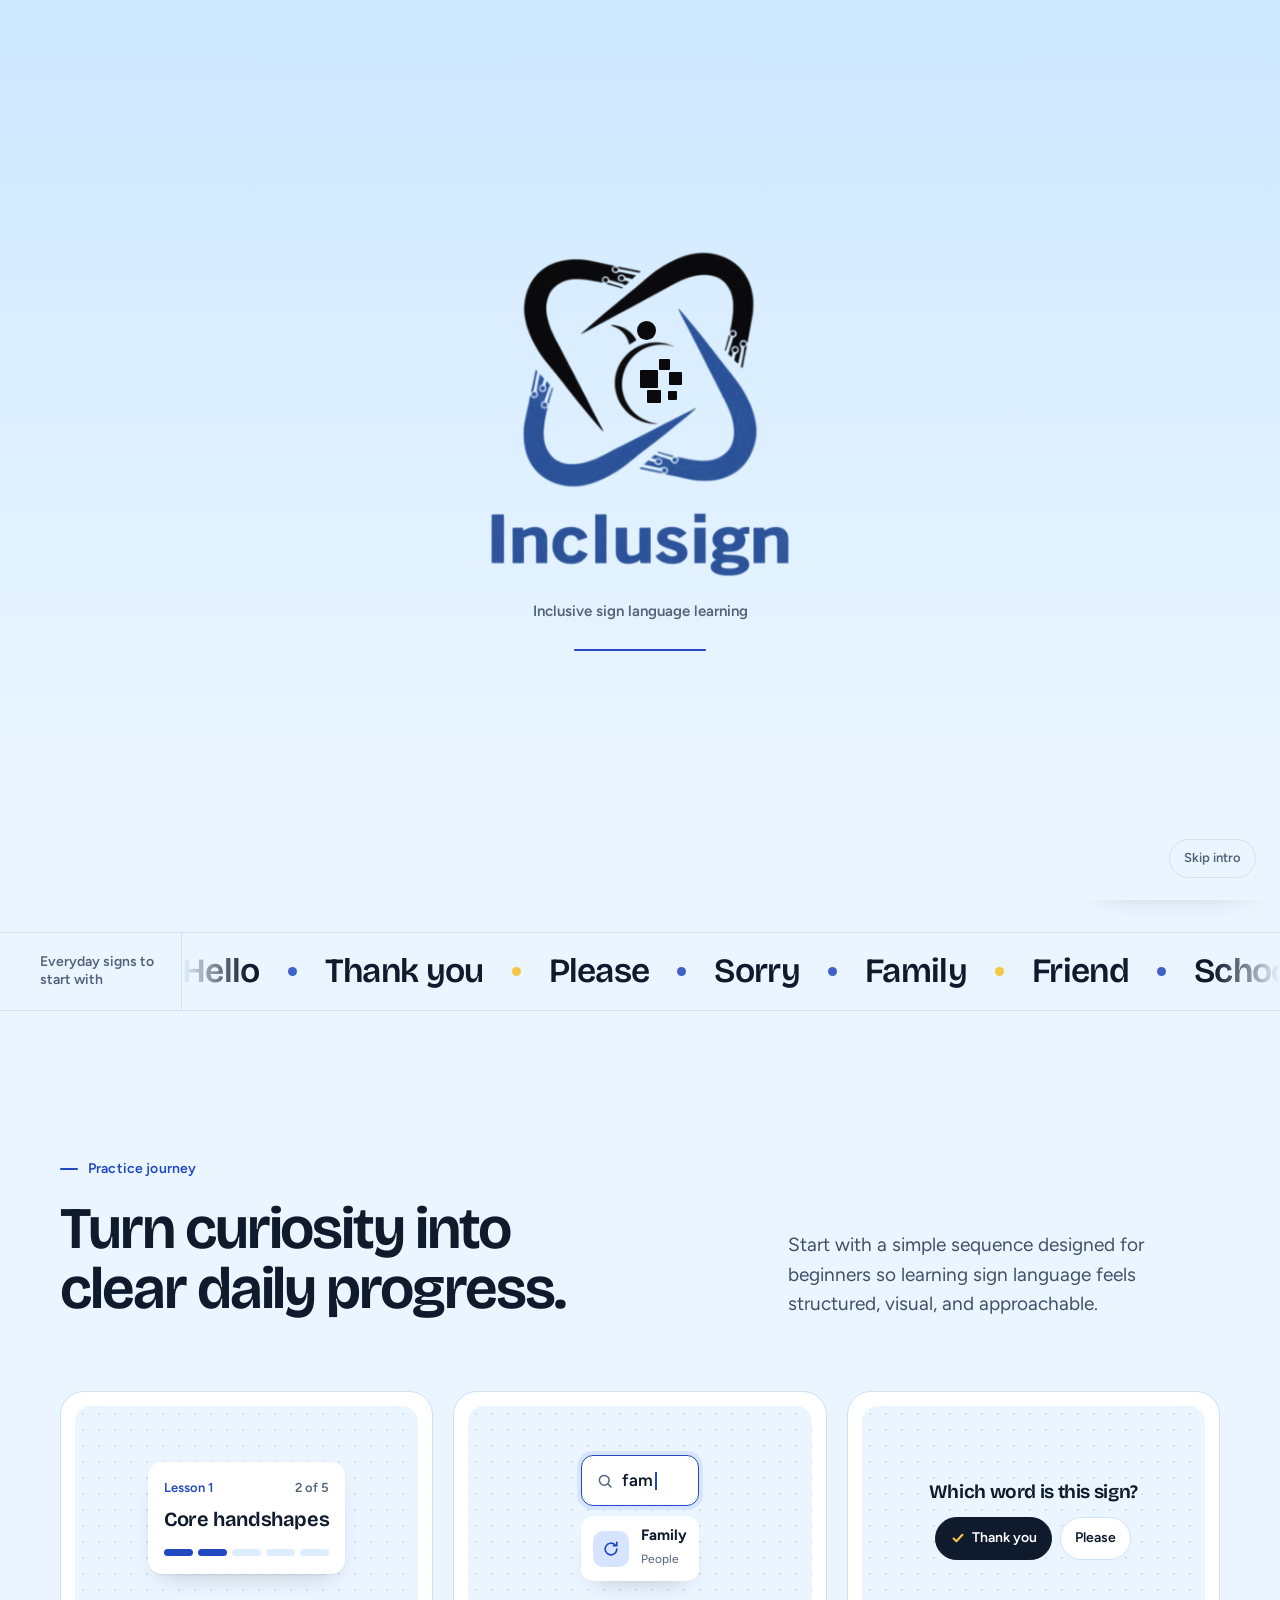
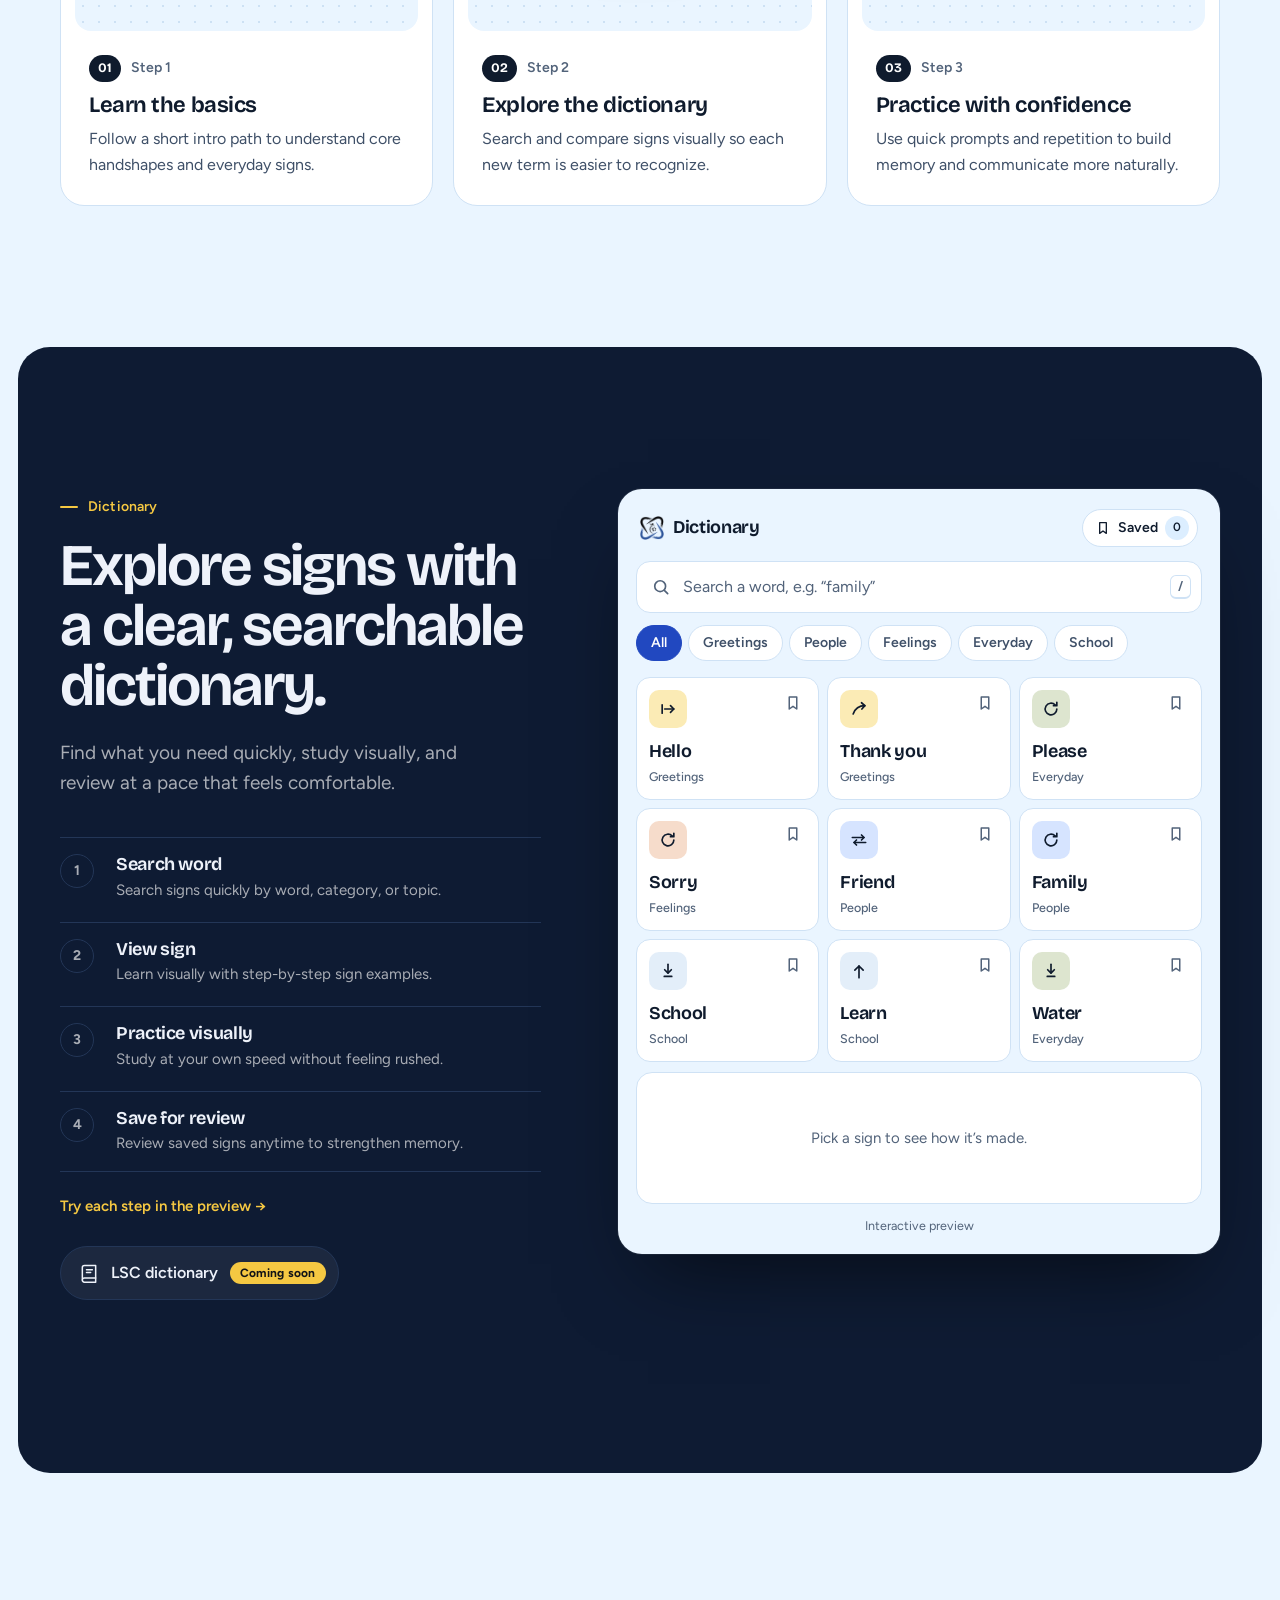
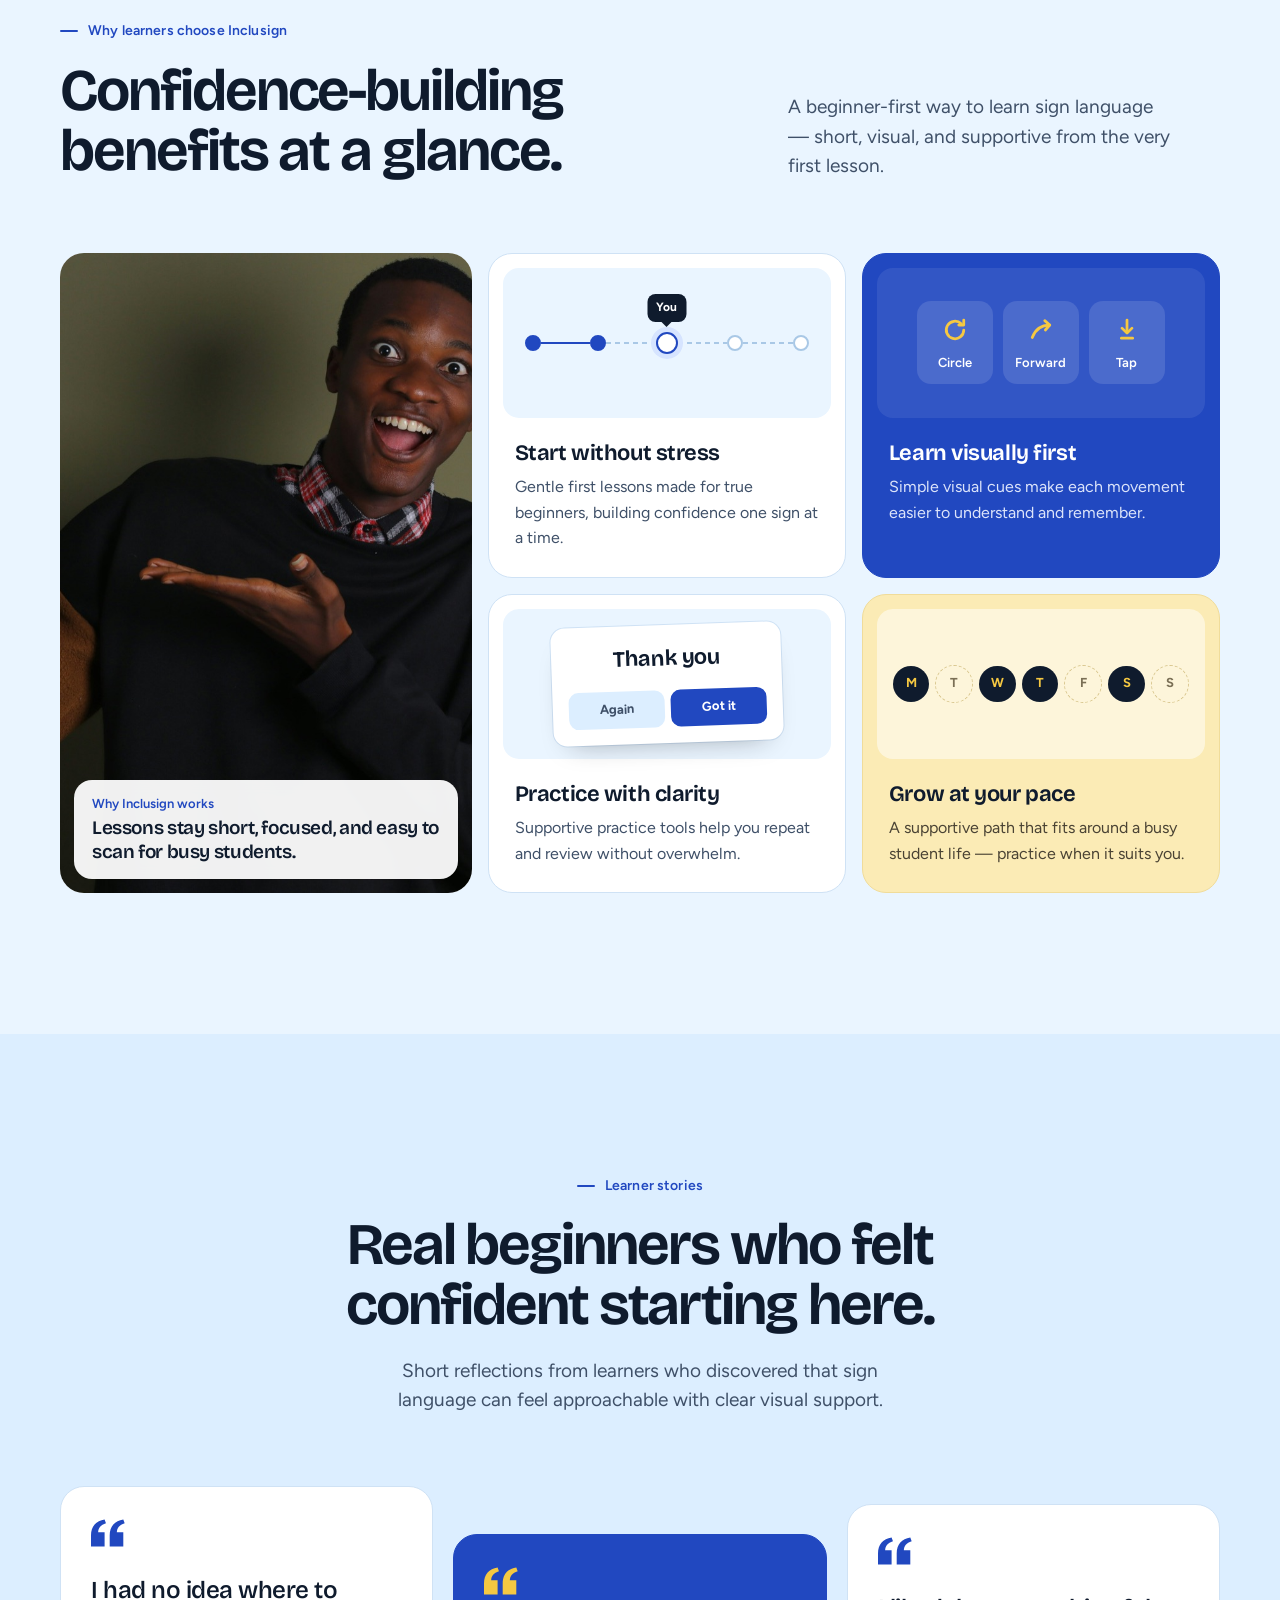
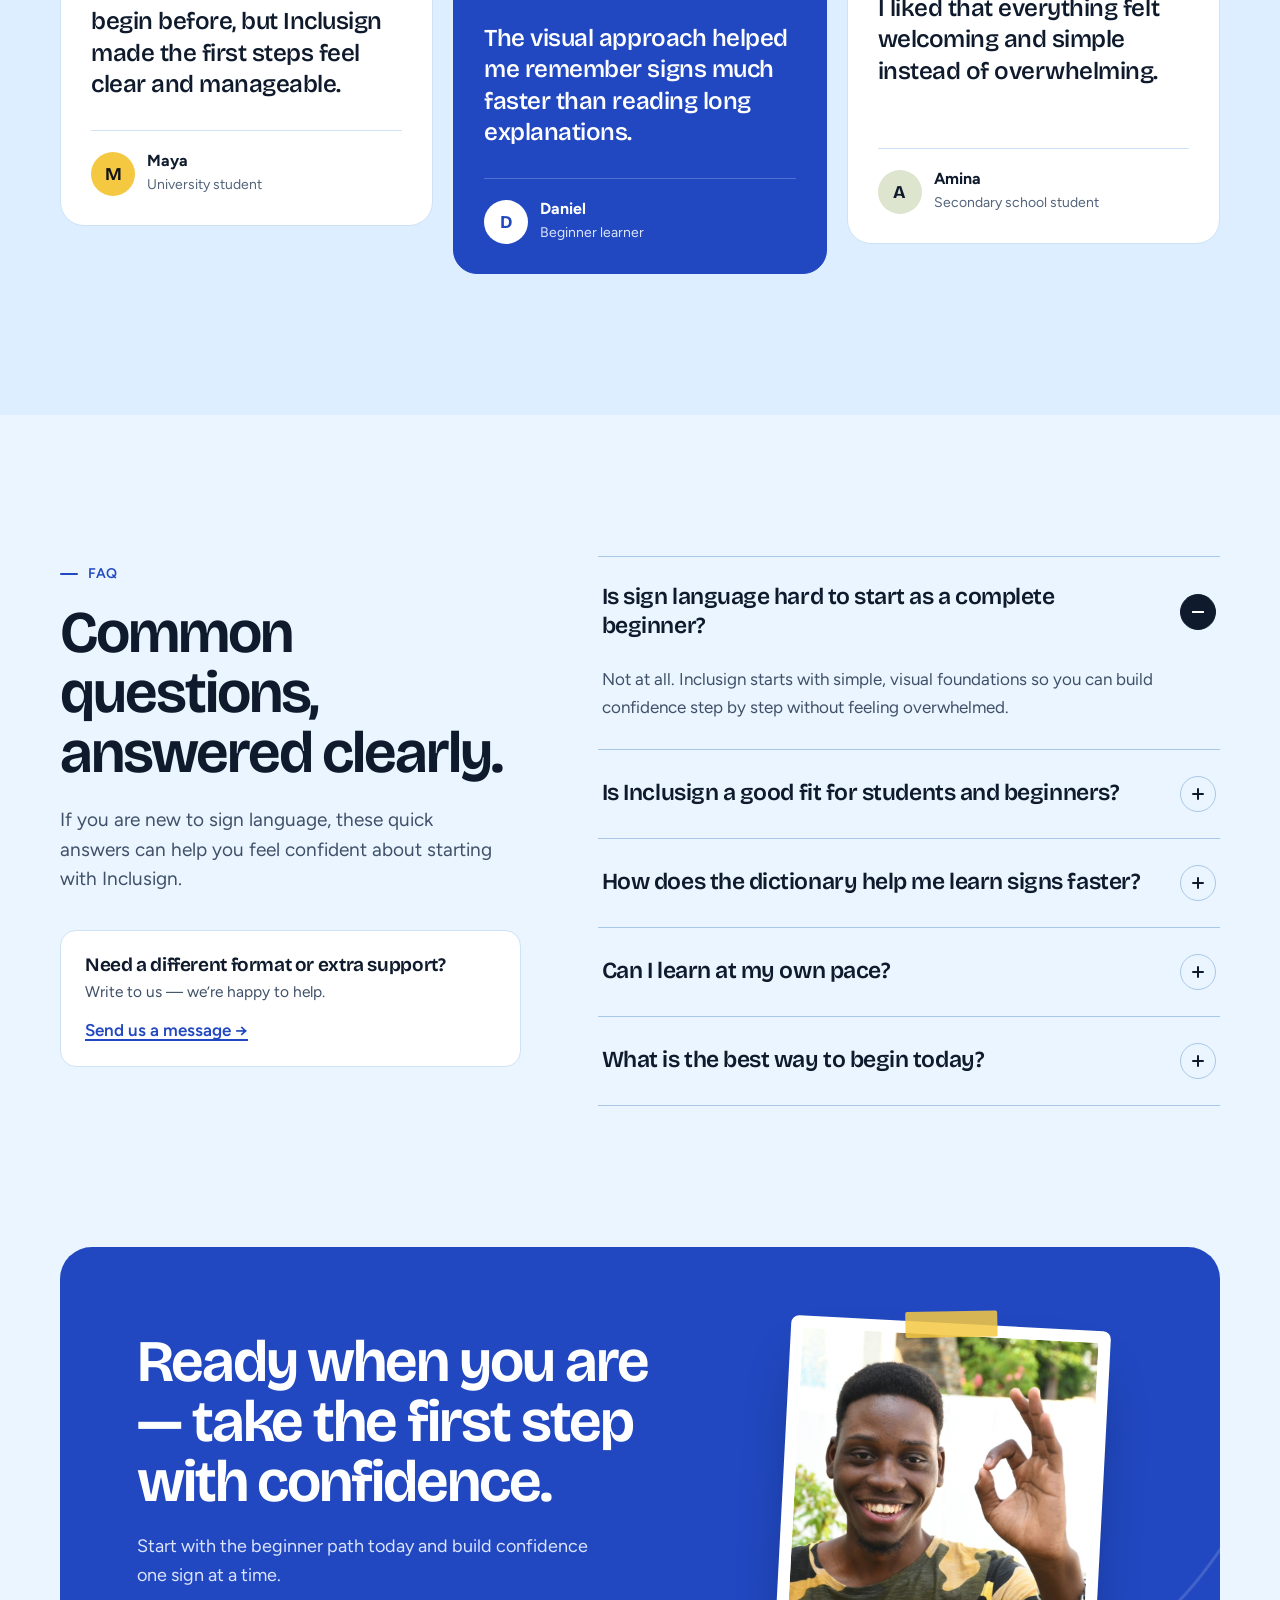
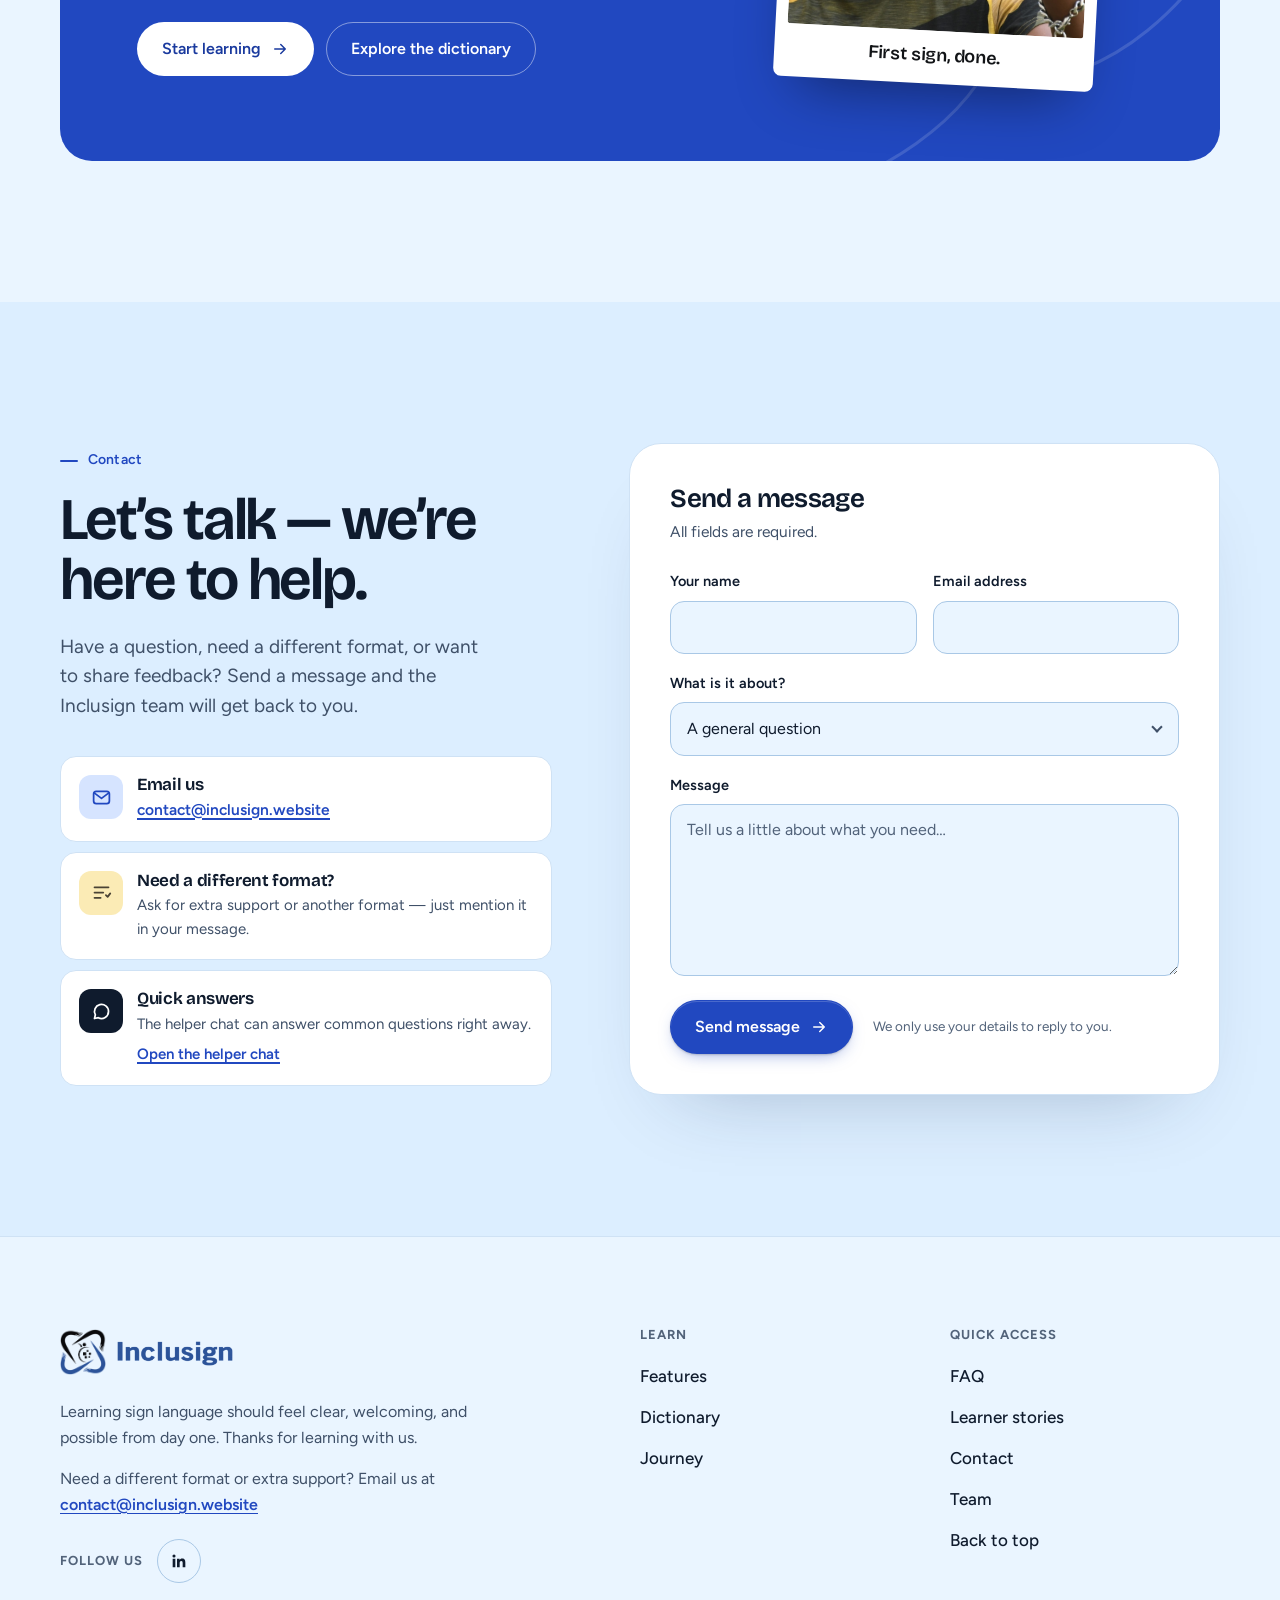
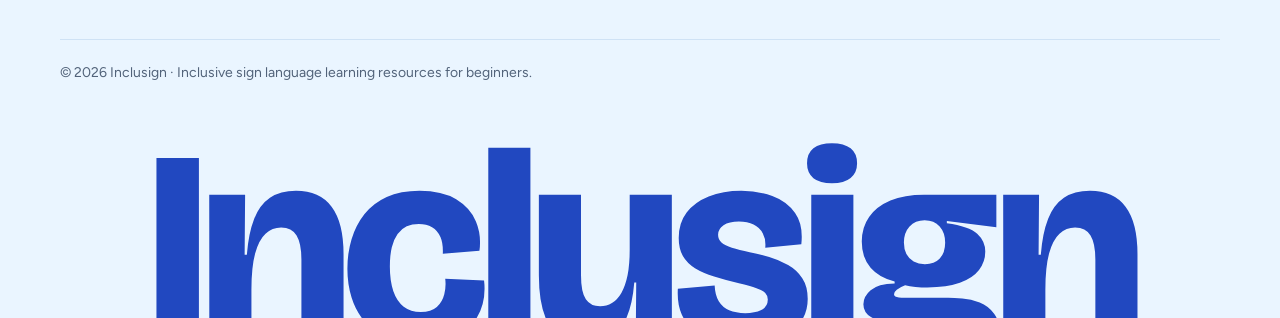
==== commit de220a98: "Use the real contact email and LinkedIn page; add custom domain - Contact: contact@inclusign.website" ====
--- a/index.html
+++ b/index.html
@@ -507,8 +507,7 @@
               <span class="way-icon" aria-hidden="true"><svg width="20" height="20" viewBox="0 0 24 24"><rect x="3" y="5" width="18" height="14" rx="3"/><path d="m4 7 8 6 8-6"/></svg></span>
               <div>
                 <h3 data-i18n="contact.emailTitle">Email us</h3>
-                <!-- TODO: replace hello@example.com with your real address (also set CONFIG.contactEmail in script.js) -->
-                <a class="text-link" href="mailto:hello@example.com" data-email>hello@example.com</a>
+                <a class="text-link" href="mailto:contact@inclusign.website" data-email>contact@inclusign.website</a>
               </div>
             </li>
             <li>
@@ -601,12 +600,10 @@
           </a>
           <p data-i18n="footer.blurb">Learning sign language should feel clear, welcoming, and possible from day one. Thanks for learning with us.</p>
           <p class="footer-contact"><span data-i18n="footer.contact">Need a different format or extra support? Email us at</span>
-            <!-- TODO: replace with your real contact address -->
-            <a href="mailto:hello@example.com" data-email>hello@example.com</a></p>
+            <a href="mailto:contact@inclusign.website" data-email>contact@inclusign.website</a></p>
           <div class="socials">
             <span class="footer-h" data-i18n="footer.follow">Follow us</span>
-            <!-- TODO: replace with your LinkedIn page (also set CONFIG.linkedinUrl in script.js) -->
-            <a class="social-btn" href="https://www.linkedin.com/" target="_blank" rel="noopener noreferrer" data-linkedin
+            <a class="social-btn" href="https://www.linkedin.com/company/inclusign-ai/" target="_blank" rel="noopener noreferrer" data-linkedin
                aria-label="Inclusign on LinkedIn (opens in a new tab)" data-i18n-attr="aria-label:social.linkedin;title:social.linkedinShort" title="LinkedIn"><svg width="20" height="20" viewBox="0 0 24 24" aria-hidden="true"><path d="M20.45 20.45h-3.56v-5.57c0-1.33-.02-3.04-1.85-3.04-1.85 0-2.14 1.45-2.14 2.94v5.67H9.35V9h3.41v1.56h.05c.48-.9 1.64-1.85 3.37-1.85 3.6 0 4.27 2.37 4.27 5.46v6.28zM5.34 7.43a2.06 2.06 0 1 1 0-4.13 2.06 2.06 0 0 1 0 4.13zM7.12 20.45H3.56V9h3.56v11.45z"/></svg></a>
           </div>
         </div>
@@ -668,6 +665,6 @@
     <p class="chat-foot" data-i18n="chat.foot">Automated helper · for anything else, use the contact form.</p>
   </section>
 
-  <script src="script.js?v=2026-10-04f" defer></script>
+  <script src="script.js?v=2026-10-04h" defer></script>
 </body>
 </html>
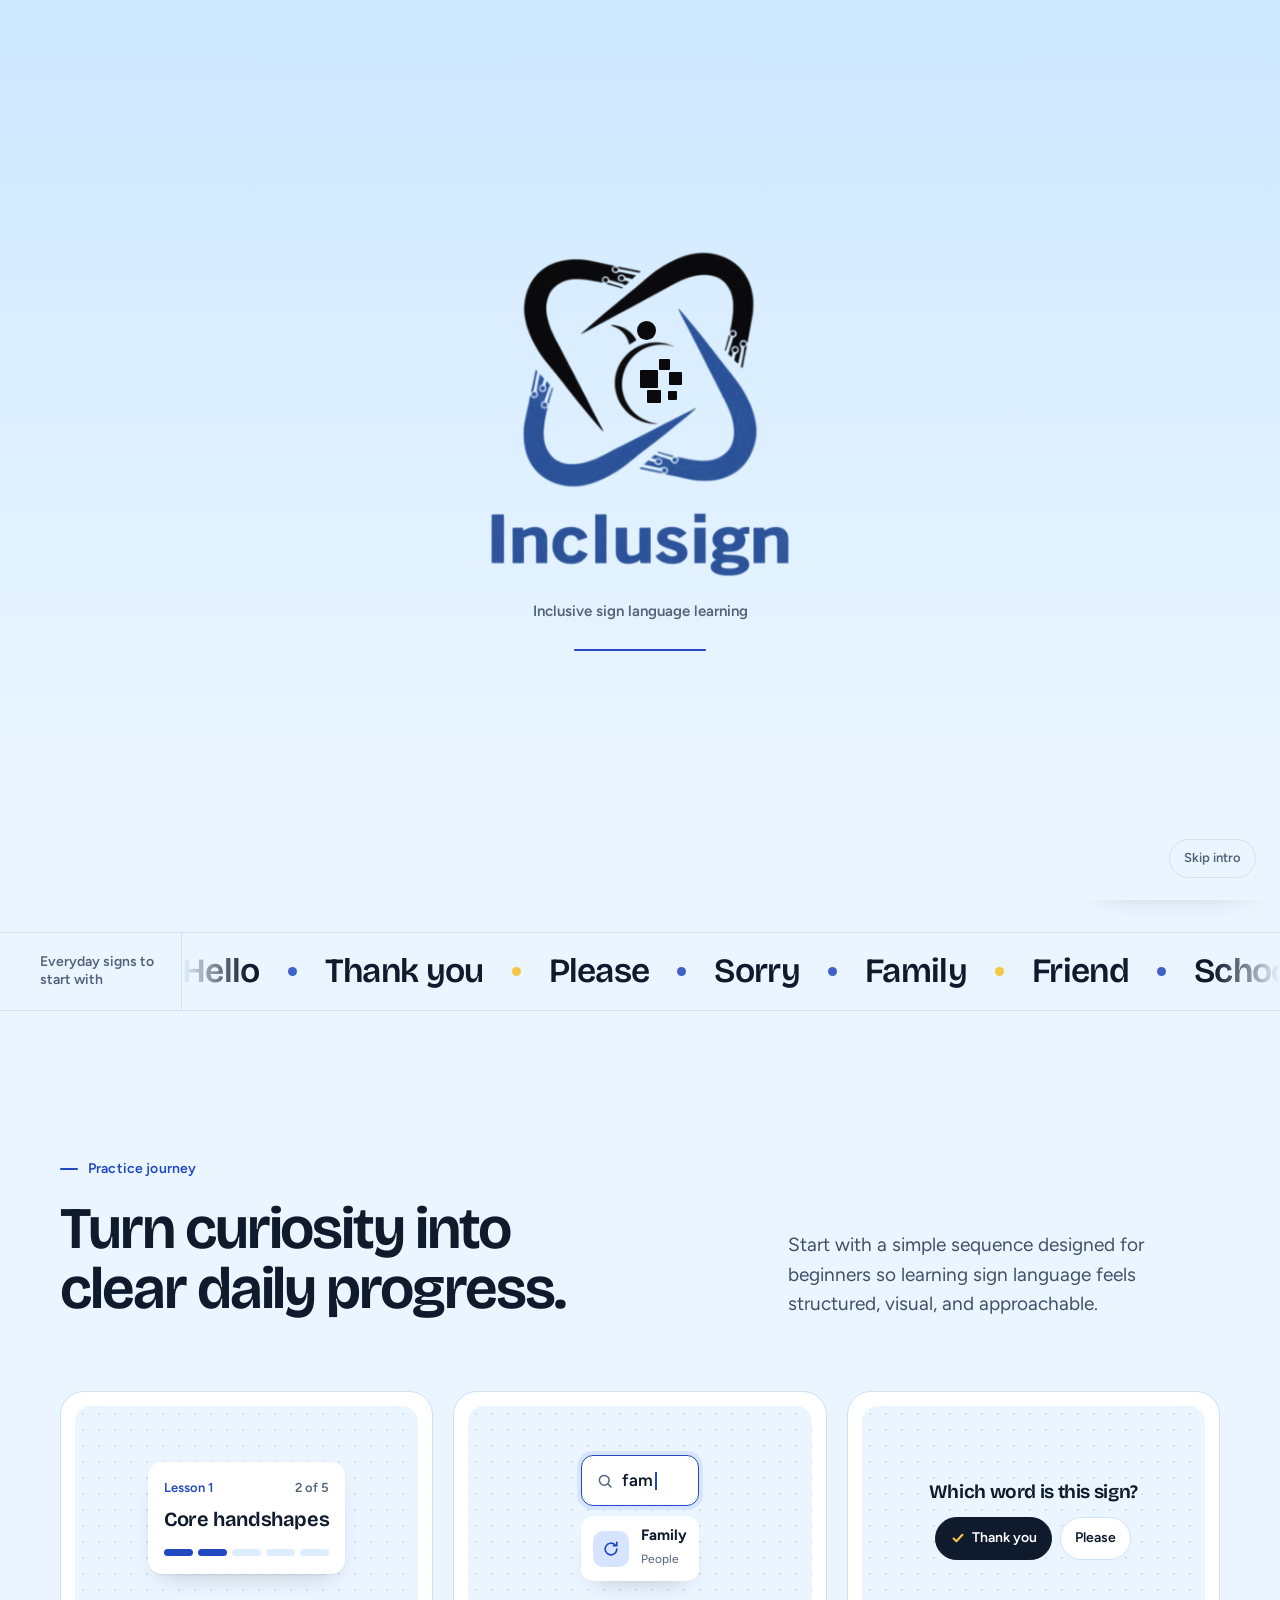
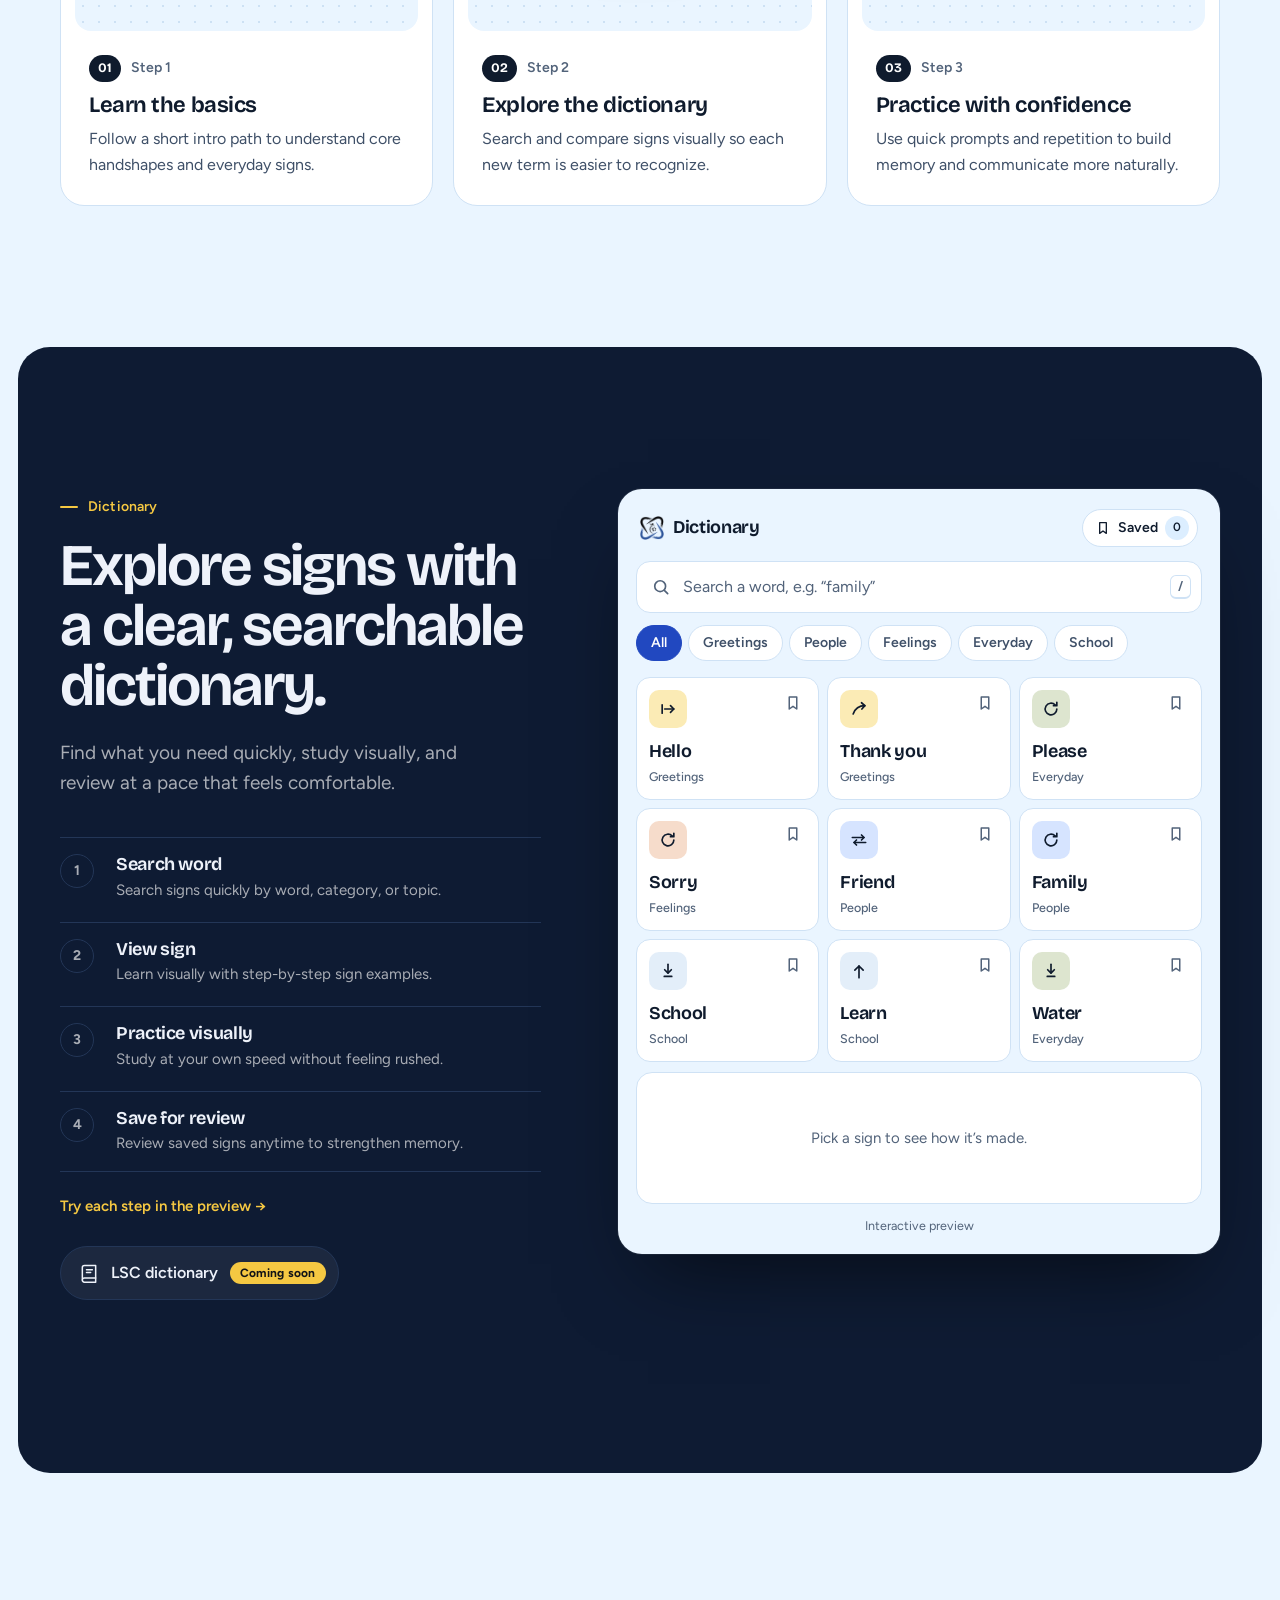
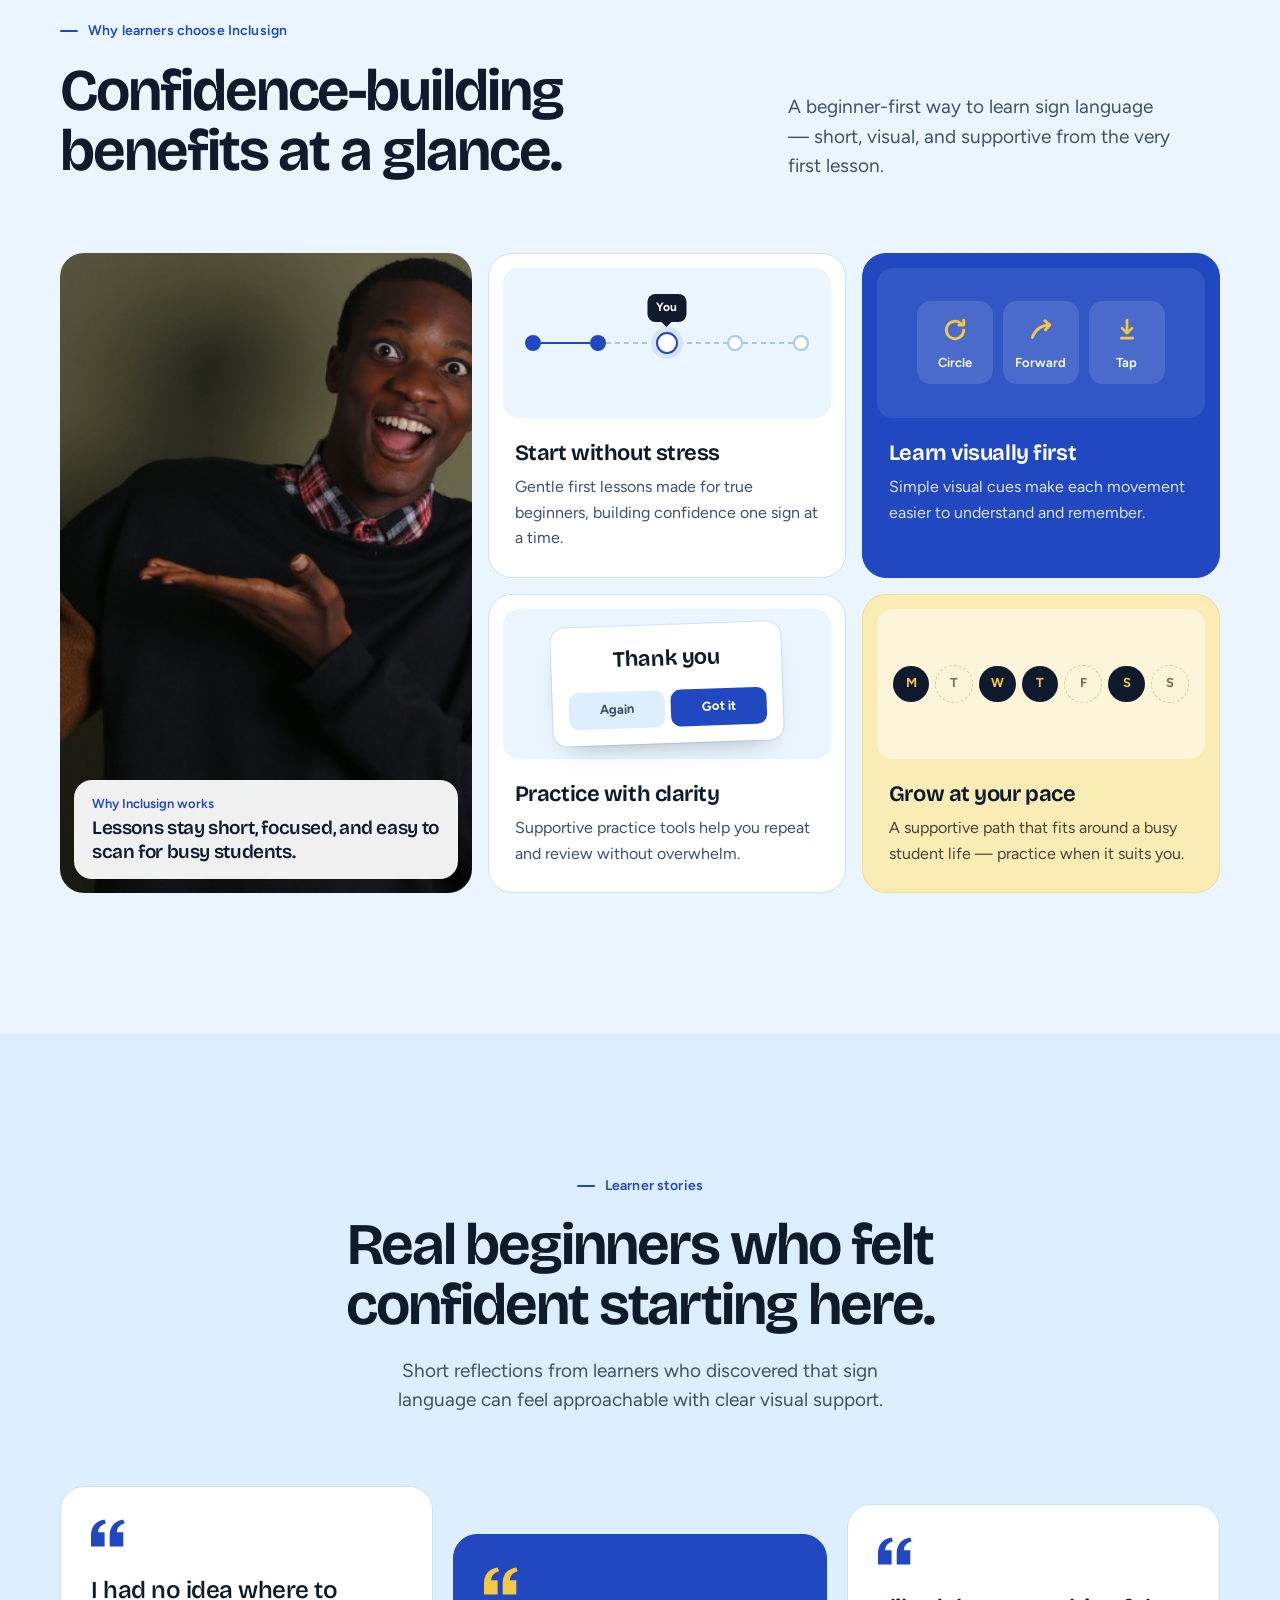
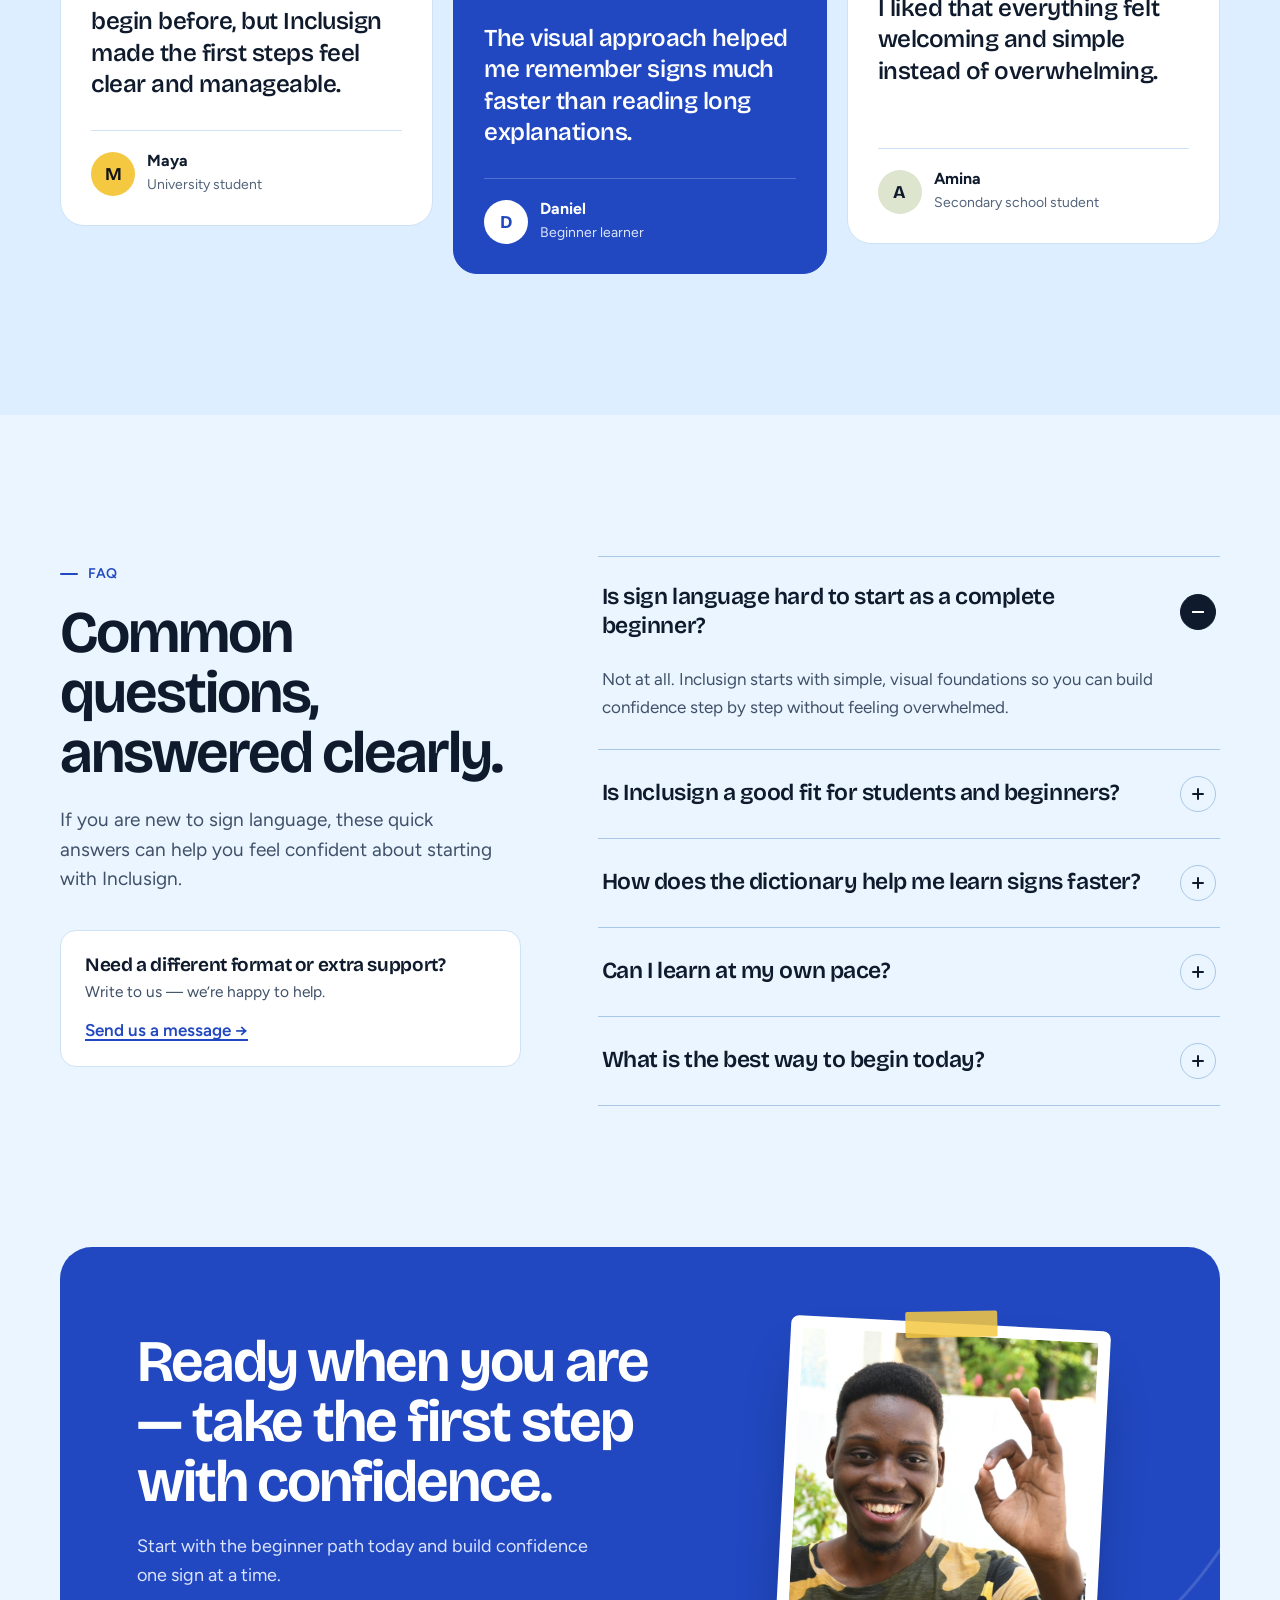
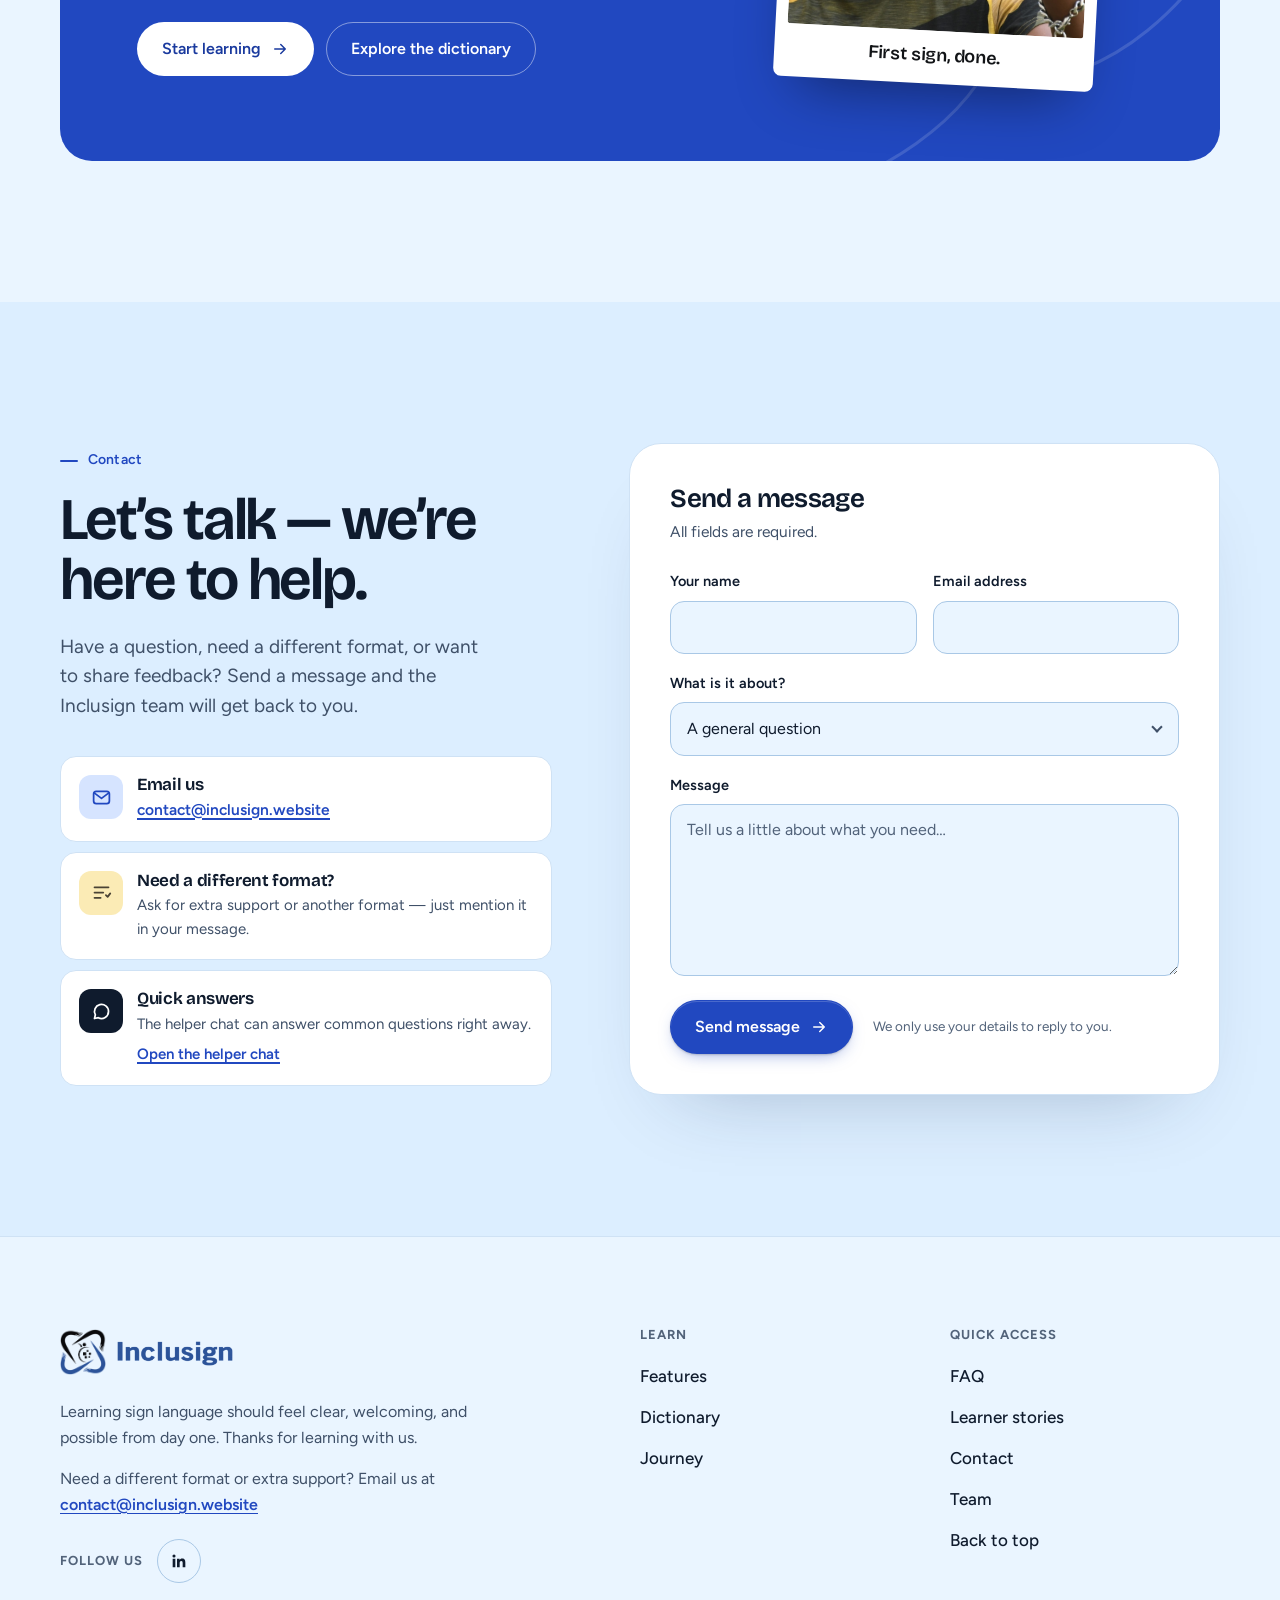
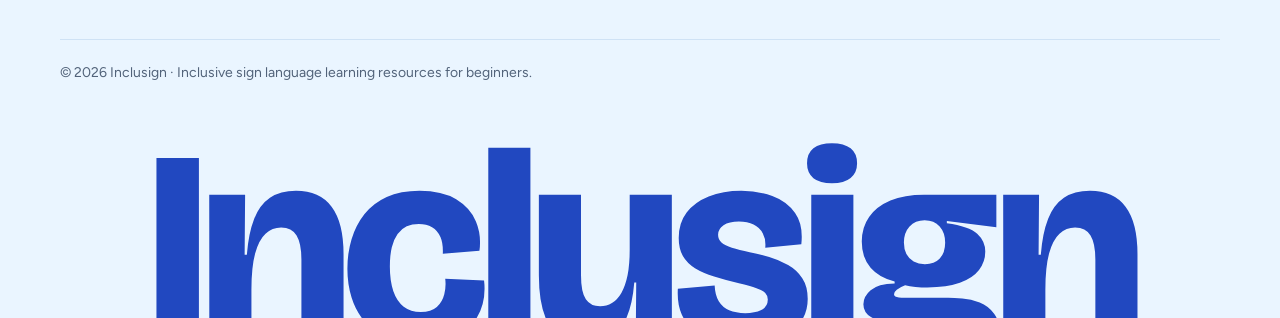
==== commit a5877857: "Fix phone layout, team-page chat crash and other bugs - Phones: the page no longer gets wider than t" ====
--- a/index.html
+++ b/index.html
@@ -8,7 +8,13 @@
   <meta name="theme-color" content="#EAF5FF" />
   <meta property="og:title" content="Inclusign — Learn sign language, clearly" />
   <meta property="og:description" content="Beginner-first lessons, a visual dictionary, and calm practice tools." />
-  <meta property="og:image" content="assets/hero.jpg" />
+  <meta property="og:type" content="website" />
+  <meta property="og:site_name" content="Inclusign" />
+  <meta property="og:url" content="https://www.inclusign.website/" />
+  <meta property="og:image" content="https://www.inclusign.website/assets/hero.jpg" />
+  <meta property="og:image:alt" content="A smiling young man holds up one hand, thumb and index finger forming a circle." />
+  <meta name="twitter:card" content="summary_large_image" />
+  <link rel="canonical" href="https://www.inclusign.website/" />
   <link rel="icon" href="assets/favicon.ico" sizes="any" />
   <link rel="icon" type="image/png" sizes="32x32" href="assets/favicon-32.png" />
   <link rel="icon" type="image/png" sizes="192x192" href="assets/icon-192.png" />
@@ -17,8 +23,8 @@
   <link rel="preconnect" href="https://fonts.googleapis.com" />
   <link rel="preconnect" href="https://fonts.gstatic.com" crossorigin />
   <link href="https://fonts.googleapis.com/css2?family=Bricolage+Grotesque:opsz,wght@12..96,500..800&family=Figtree:ital,wght@0,400..700;1,400..500&display=swap" rel="stylesheet" />
-  <link rel="preload" as="image" href="assets/hero.jpg" />
-  <link rel="stylesheet" href="styles.css?v=2026-10-04e" />
+  <link rel="preload" as="image" href="assets/hero.jpg" imagesrcset="assets/hero-sm.jpg 1200w, assets/hero.jpg 2000w" imagesizes="(max-width: 900px) 100vw, 50vw" />
+  <link rel="stylesheet" href="styles.css?v=2026-10-09a" />
   <script>
     // Apply the saved (or system) theme before first paint to avoid a flash
     (function () {
@@ -170,7 +176,7 @@
 
         <figure class="hero-figure">
           <div class="stage">
-            <img src="assets/hero.jpg" width="2000" height="1333"
+            <img src="assets/hero.jpg" srcset="assets/hero-sm.jpg 1200w, assets/hero.jpg 2000w" sizes="(max-width: 900px) 100vw, 50vw" width="2000" height="1333"
                  alt="A smiling young man holds up one hand, thumb and index finger forming a circle."
                  data-i18n-attr="alt:hero.alt" fetchpriority="high" />
 
@@ -344,7 +350,7 @@
 
         <div class="bento">
           <figure class="tile tile-photo reveal from-left">
-            <img src="assets/learning.jpg" width="1800" height="1013" loading="lazy"
+            <img src="assets/learning.jpg" srcset="assets/learning-sm.jpg 900w, assets/learning.jpg 1800w" sizes="(max-width: 1080px) 100vw, 35vw" width="1800" height="1013" loading="lazy"
                  alt="A young man smiling broadly, both open hands raised to one side."
                  data-i18n-attr="alt:features.alt" />
             <figcaption>
@@ -665,6 +671,6 @@
     <p class="chat-foot" data-i18n="chat.foot">Automated helper · for anything else, use the contact form.</p>
   </section>
 
-  <script src="script.js?v=2026-10-04h" defer></script>
+  <script src="script.js?v=2026-10-09b" defer></script>
 </body>
 </html>
--- a/styles.css
+++ b/styles.css
@@ -119,7 +119,7 @@
 
 /* ---------- Base ---------- */
 *, *::before, *::after { box-sizing: border-box; }
-html { -webkit-text-size-adjust: 100%; scroll-behavior: smooth; scroll-padding-top: 96px; interpolate-size: allow-keywords; }
+html { overflow-x: clip; -webkit-text-size-adjust: 100%; scroll-behavior: smooth; scroll-padding-top: 96px; interpolate-size: allow-keywords; }
 body {
   margin: 0;
   background: var(--paper);
@@ -534,7 +534,8 @@
 /* Full LSC dictionary — "Coming soon" until it's live */
 .soon-wrap { margin-top: 28px; }
 .btn-soon {
-  height: auto; min-height: 54px; padding: 10px 12px 10px 18px; gap: 12px;
+  height: auto; min-height: 54px; padding: 10px 12px 10px 18px; gap: 8px 12px;
+  max-width: 100%; flex-wrap: wrap; justify-content: flex-start; white-space: normal; text-align: left; /* long labels wrap on small phones */
   background: rgba(255, 255, 255, .06); color: var(--dark-text);
   border: 1px solid var(--dark-line); cursor: default;
 }
@@ -1317,6 +1318,13 @@
 .js .reveal.from-left { transform: translate3d(-80px, 0, 0); }
 .js .reveal.from-right { transform: translate3d(80px, 0, 0); }
 .js .reveal.in { opacity: 1; transform: none; }
+/* Phones and tablets: slide up instead of sideways, so nothing waits off the edge of the screen */
+@media (max-width: 900px) {
+  .js .reveal.from-left, .js .reveal.from-right { transform: translate3d(0, 48px, 0); }
+  .js .reveal.in { transform: none; }
+  .js .hero-copy > *, .js .hero-figure { animation-name: heroUp; }
+}
+@keyframes heroUp { from { opacity: 0; transform: translateY(28px); } to { opacity: 1; transform: none; } }
 .js .steps .reveal:nth-child(2), .js .bento .reveal:nth-child(3), .js .stories .reveal:nth-child(2) { transition-delay: .08s; }
 .js .steps .reveal:nth-child(3), .js .bento .reveal:nth-child(4), .js .stories .reveal:nth-child(3) { transition-delay: .16s; }
 .js .bento .reveal:nth-child(5) { transition-delay: .24s; }
